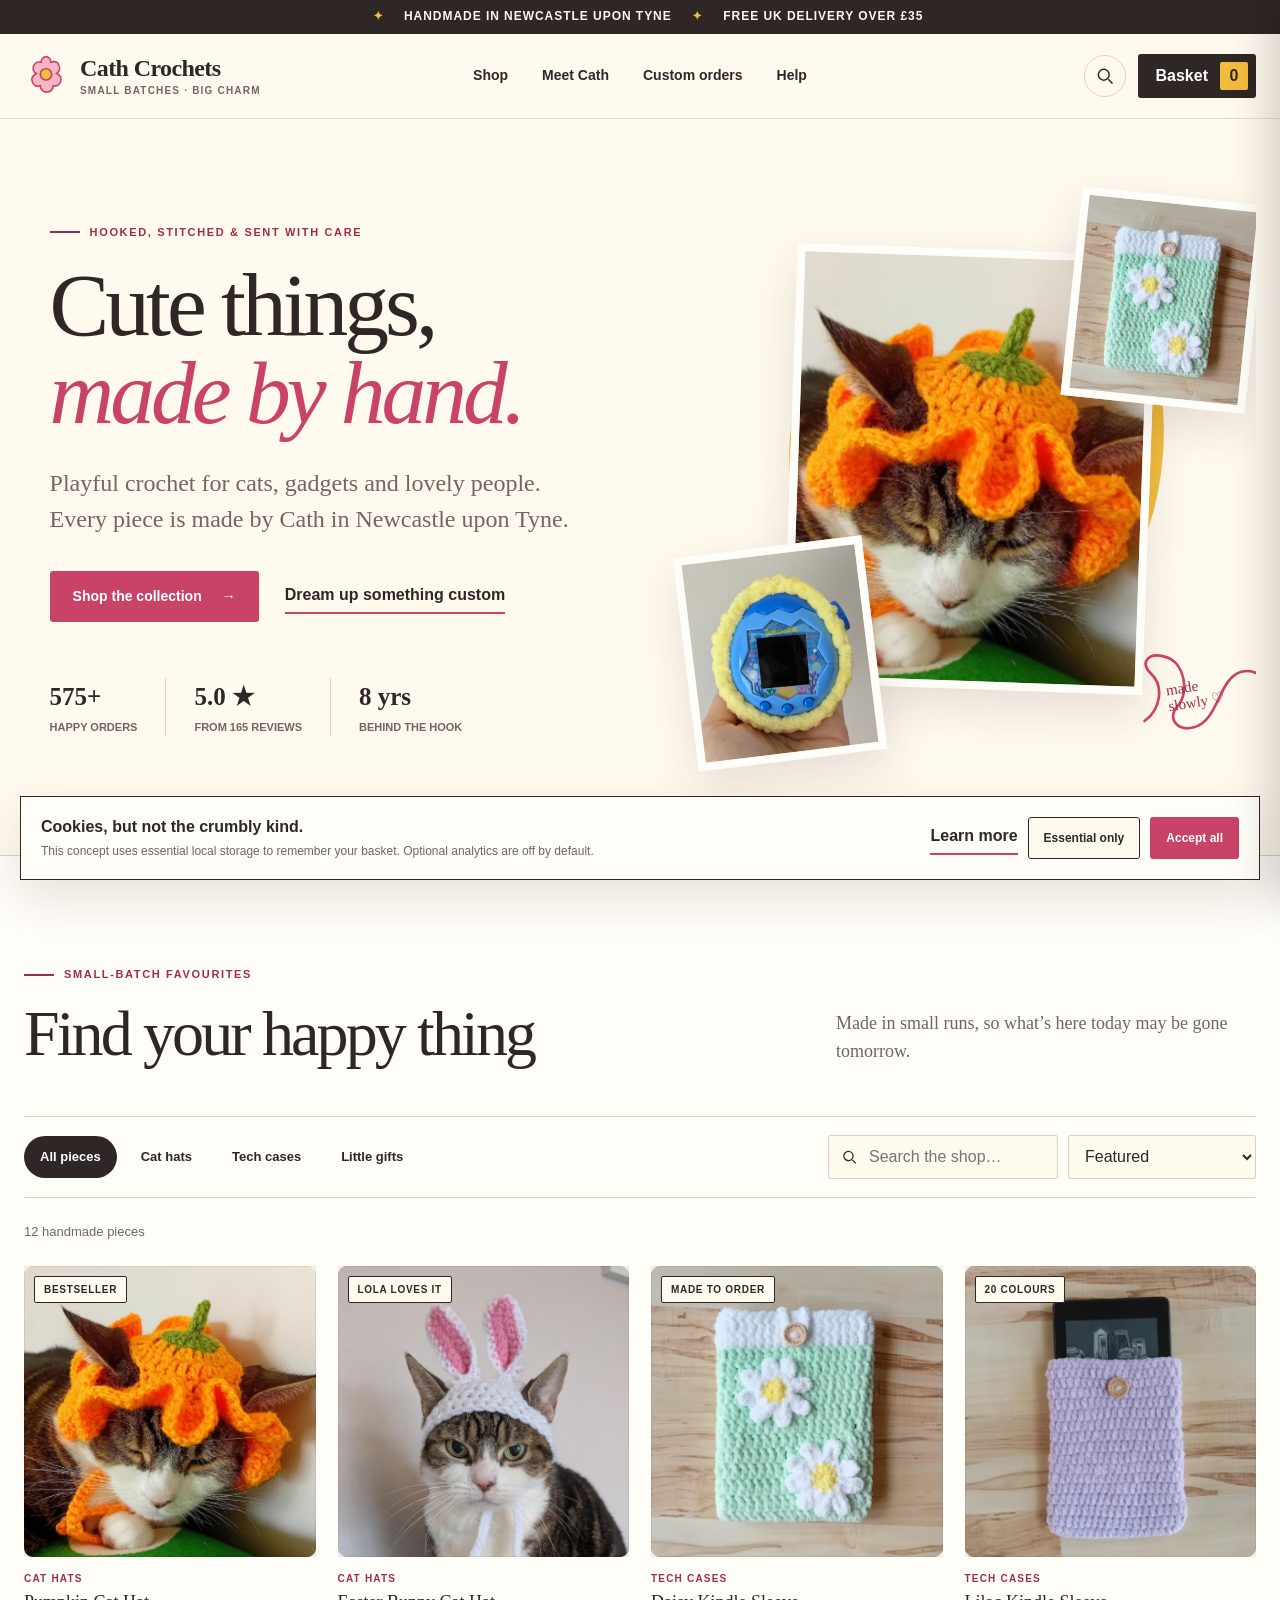
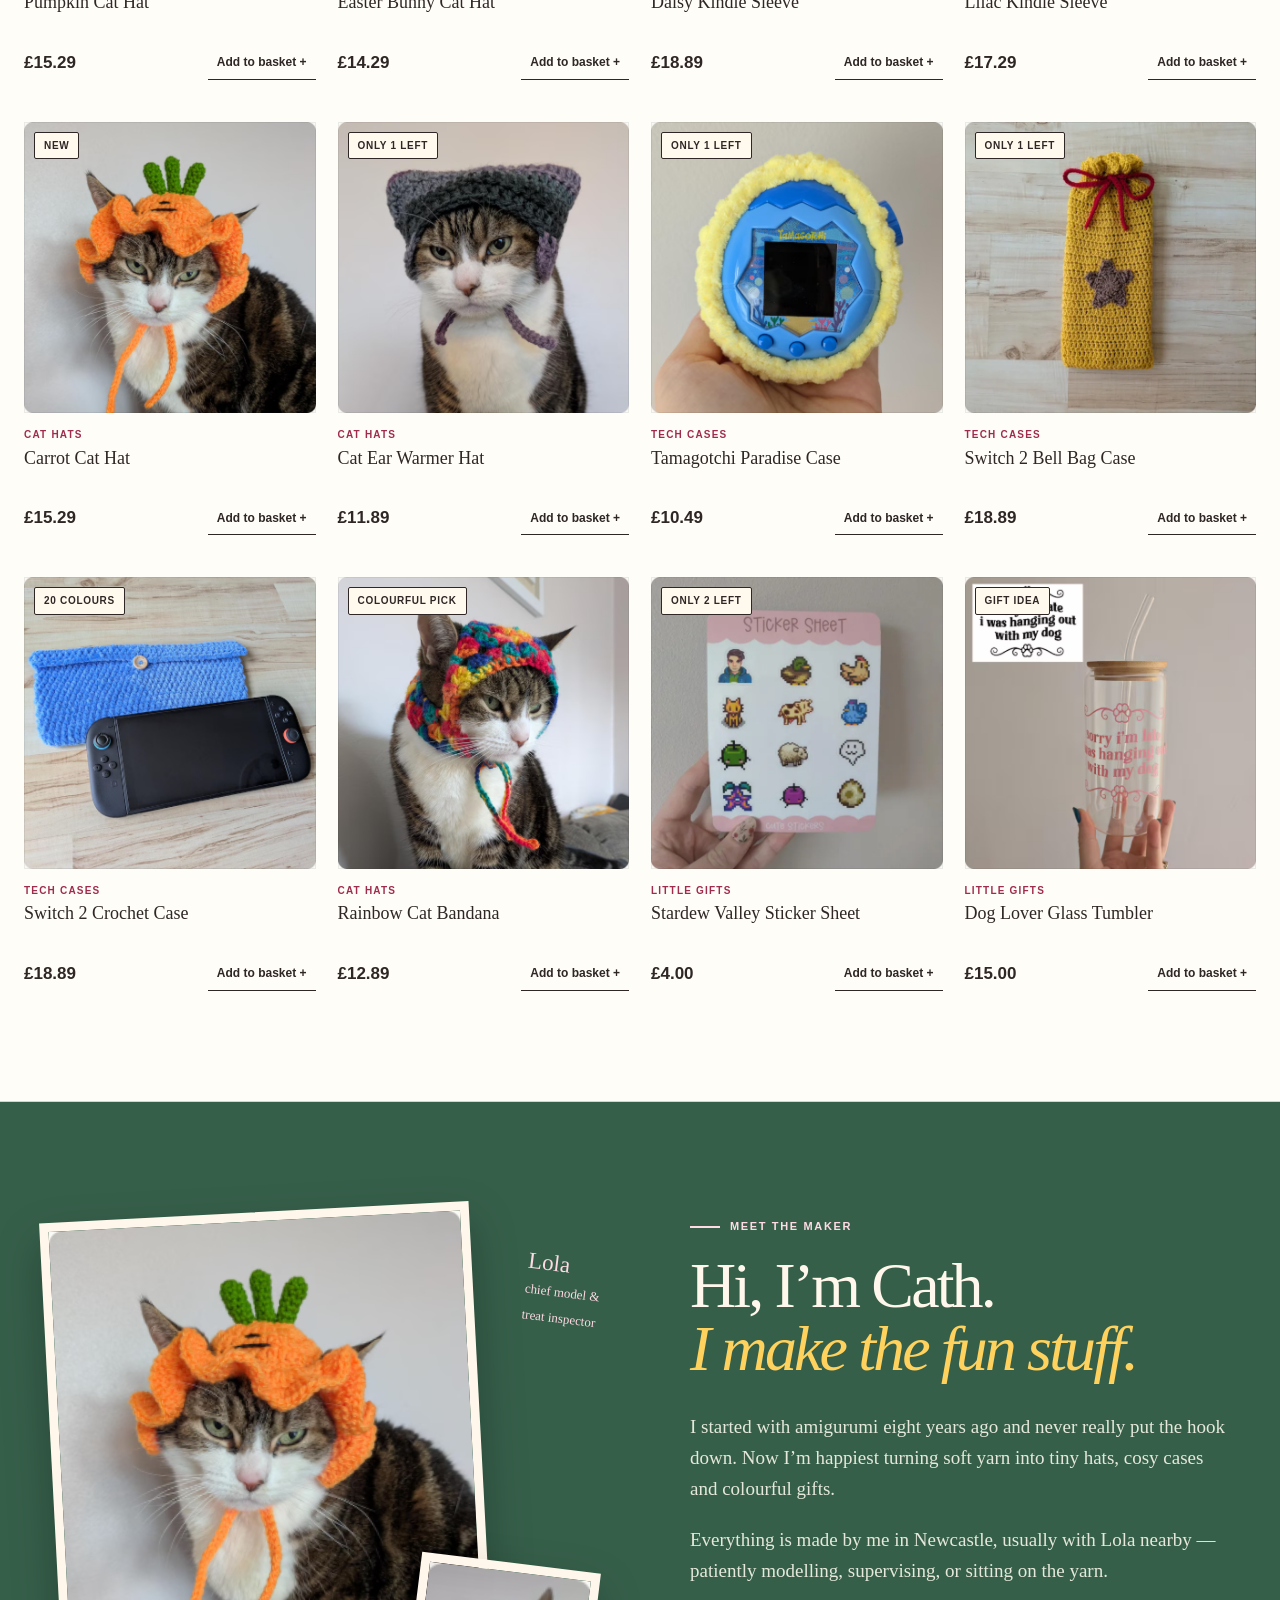
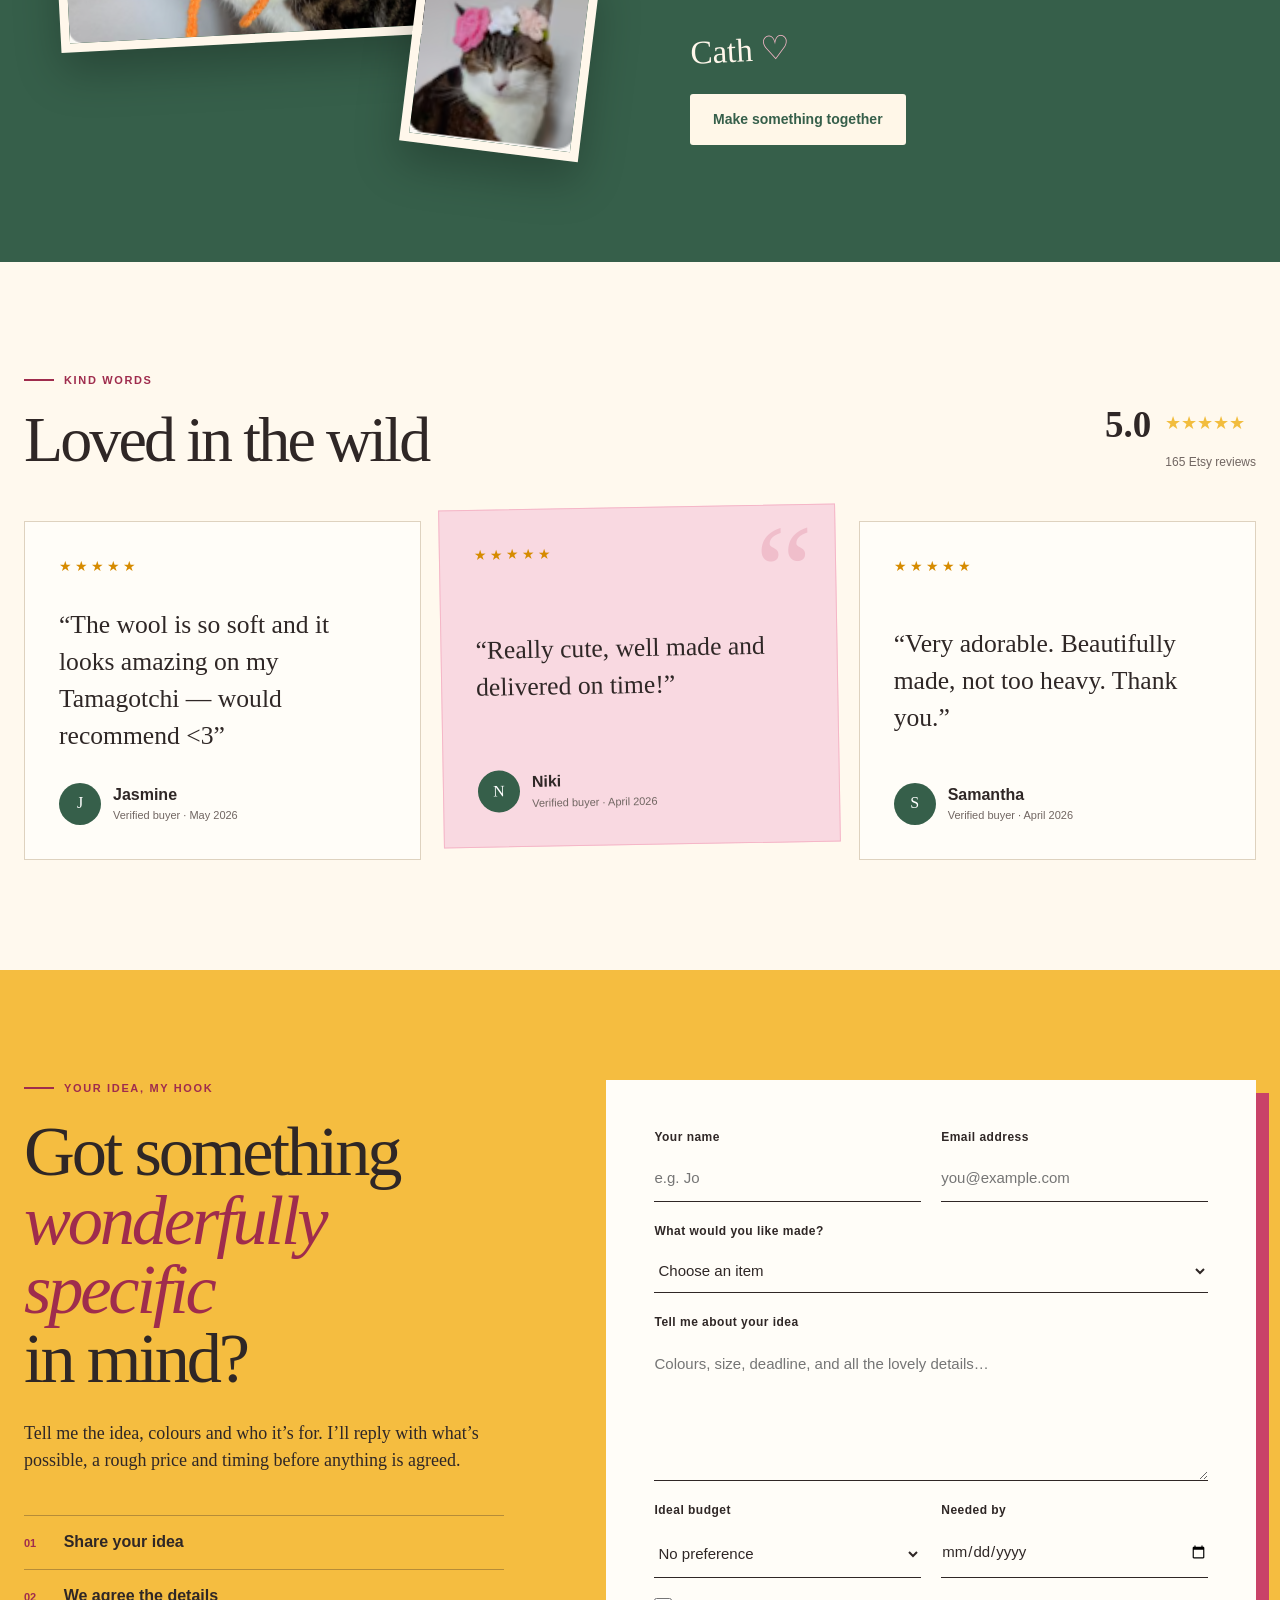
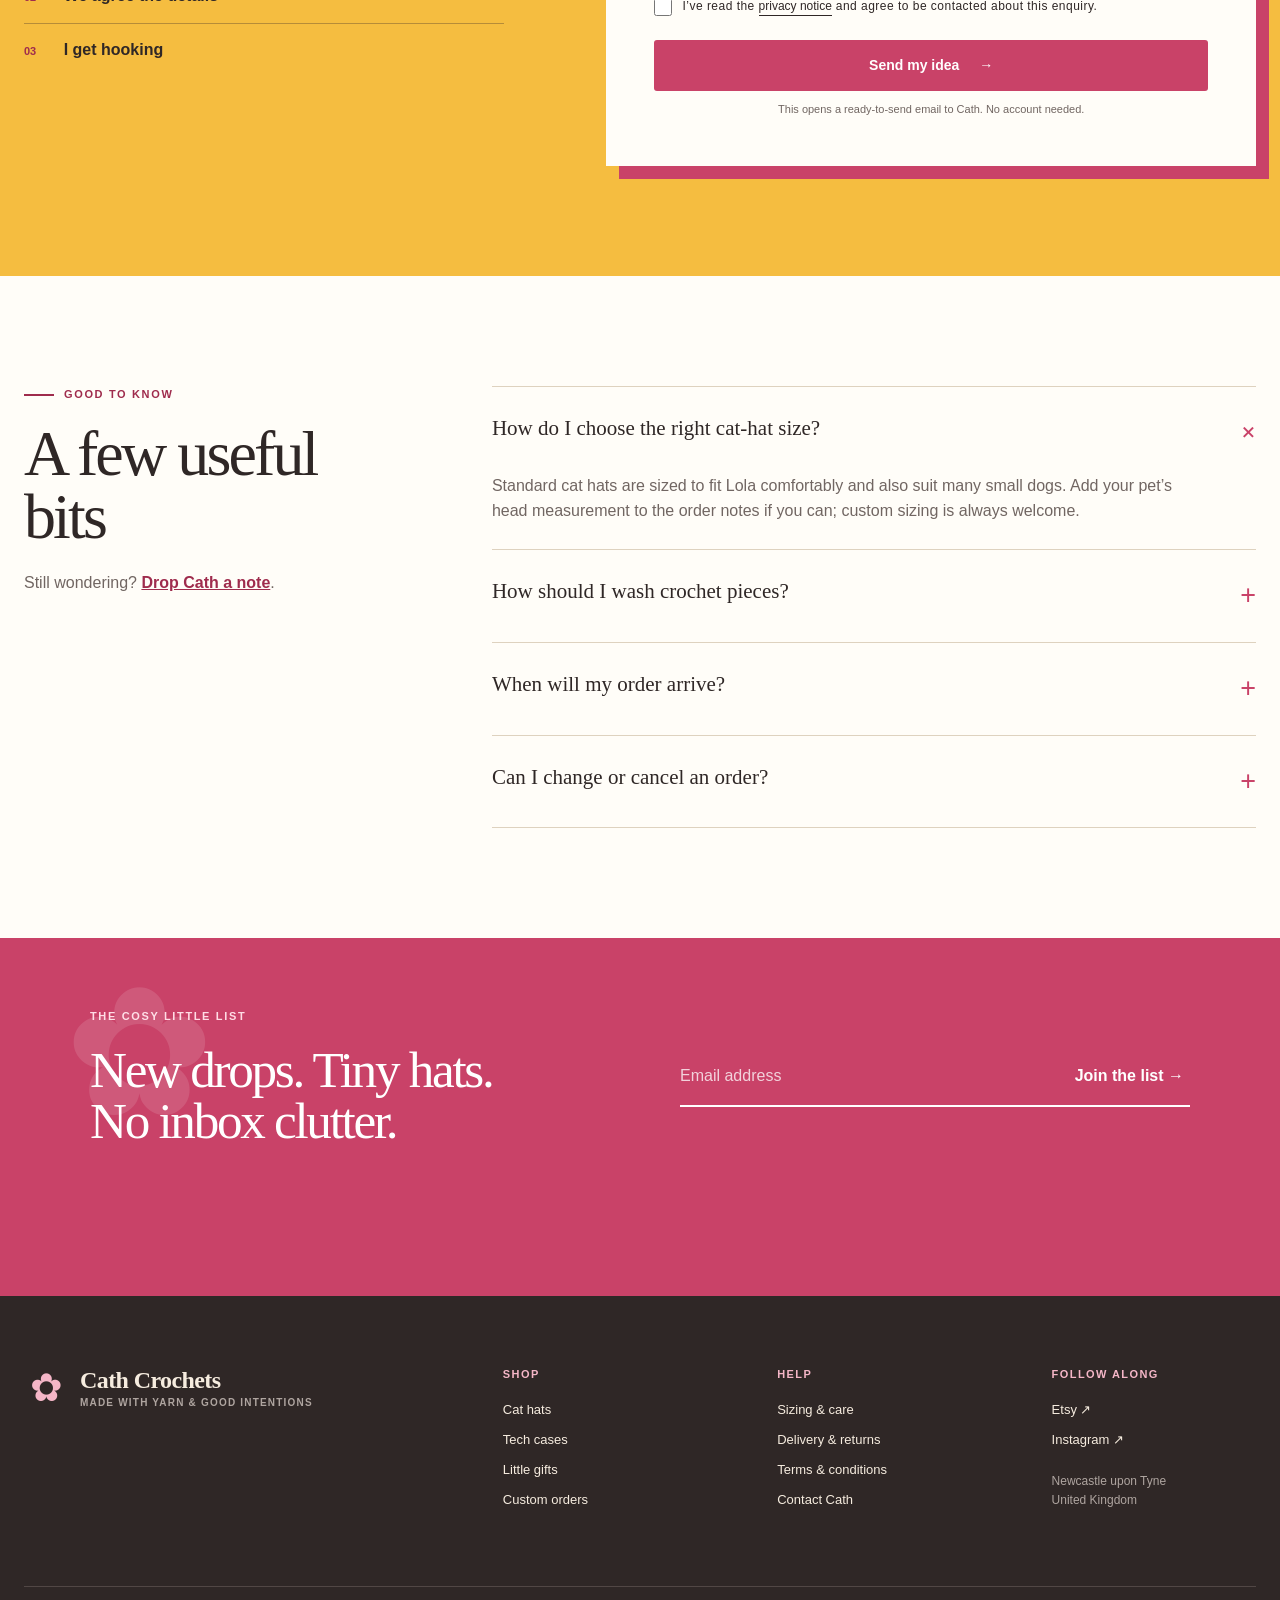
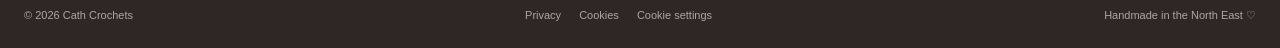
==== index.html @ 0e8a1d6f "commit" ====
<!doctype html>
<html lang="en-GB">
<head>
  <meta charset="utf-8">
  <meta name="viewport" content="width=device-width, initial-scale=1">
  <meta name="theme-color" content="#fff9ee">
  <meta name="description" content="Playful, handmade crochet gifts by Cath in Newcastle upon Tyne — cat hats, cosy tech cases and custom creations.">
  <meta property="og:title" content="Cath Crochets — Cute things, made by hand">
  <meta property="og:description" content="Small-batch crochet for cats, gadgets and lovely people, handmade in Newcastle upon Tyne.">
  <meta property="og:type" content="website">
  <meta property="og:url" content="https://cathcrochets.co.uk/">
  <meta property="og:image" content="https://cathcrochets.co.uk/assets/pumpkin-cat-hat.png">
  <link rel="canonical" href="https://cathcrochets.co.uk/">
  <link rel="icon" href="assets/favicon.svg" type="image/svg+xml">
  <link rel="stylesheet" href="styles.css">
  <title>Cath Crochets | Handmade in Newcastle</title>
  <script type="application/ld+json">
  {
    "@context": "https://schema.org",
    "@type": "Store",
    "name": "Cath Crochets",
    "url": "https://cathcrochets.co.uk/",
    "description": "Handmade crochet cat hats, tech cases and gifts.",
    "address": {"@type": "PostalAddress", "addressLocality": "Newcastle upon Tyne", "addressCountry": "GB"},
    "founder": {"@type": "Person", "name": "Cath"},
    "currenciesAccepted": "GBP"
  }
  </script>
</head>
<body>
  <a class="skip-link" href="#main">Skip to content</a>

  <div class="announcement" role="status">
    <span aria-hidden="true">✦</span> Handmade in Newcastle upon Tyne <span aria-hidden="true">✦</span> Free UK delivery over £35
  </div>

  <header class="site-header" id="top">
    <div class="header-inner">
      <a class="brand" href="#top" aria-label="Cath Crochets home">
        <span class="brand-mark" aria-hidden="true"><svg viewBox="0 0 52 52"><path d="M20 9c0-4 3-7 6-7s6 3 6 7c5-2 9 0 10 4 2 4 0 8-3 10 5 2 7 6 5 10-1 4-5 6-9 5 0 5-4 8-8 8s-8-3-8-8c-5 2-9-1-10-5-2-4 1-8 5-10-4-2-5-7-3-10 2-4 5-5 9-4Z"/><circle cx="26" cy="24" r="7"/></svg></span>
        <span><strong>Cath Crochets</strong><small>small batches · big charm</small></span>
      </a>

      <button class="menu-toggle" type="button" aria-expanded="false" aria-controls="site-nav"><span></span><span></span><span></span><span class="sr-only">Open menu</span></button>
      <nav class="site-nav" id="site-nav" aria-label="Main navigation">
        <a href="#shop">Shop</a><a href="#about">Meet Cath</a><a href="#custom">Custom orders</a><a href="#faq">Help</a>
      </nav>
      <div class="header-actions">
        <button class="icon-button search-jump" type="button" aria-label="Search products"><svg viewBox="0 0 24 24" aria-hidden="true"><circle cx="10.5" cy="10.5" r="6.5"></circle><path d="m16 16 5 5"></path></svg></button>
        <button class="cart-button" type="button" aria-label="Open basket"><span>Basket</span><span class="cart-count" aria-live="polite">0</span></button>
      </div>
    </div>
  </header>

  <main id="main">
    <section class="hero" aria-labelledby="hero-title">
      <div class="hero-copy">
        <p class="eyebrow"><span></span> Hooked, stitched &amp; sent with care</p>
        <h1 id="hero-title">Cute things,<br><em>made by hand.</em></h1>
        <p class="hero-lede">Playful crochet for cats, gadgets and lovely people. Every piece is made by Cath in Newcastle upon Tyne.</p>
        <div class="hero-actions"><a class="button button-primary" href="#shop">Shop the collection <span aria-hidden="true">→</span></a><a class="text-link" href="#custom">Dream up something custom</a></div>
        <div class="hero-proof" aria-label="Shop highlights"><div><strong>575+</strong><span>happy orders</span></div><div><strong>5.0 ★</strong><span>from 165 reviews</span></div><div><strong>8 yrs</strong><span>behind the hook</span></div></div>
      </div>
      <div class="hero-visual" aria-label="A selection of Cath's crochet creations">
        <span class="doodle doodle-one" aria-hidden="true">made<br>slowly ♡</span>
        <div class="hero-photo hero-photo-main"><img src="assets/pumpkin-cat-hat.png" alt="Lola the cat wearing a bright pumpkin crochet hat"></div>
        <div class="hero-photo hero-photo-top"><img src="assets/daisy-kindle-sleeve.png" alt="Mint crochet Kindle sleeve with daisies"></div>
        <div class="hero-photo hero-photo-bottom"><img src="assets/tamagotchi-case.png" alt="Yellow fluffy crochet Tamagotchi case"></div>
        <svg class="hero-squiggle" viewBox="0 0 145 90" aria-hidden="true"><path d="M4 77c18-13 22-39 7-53C-2 12 8-1 29 6c20 7 25 40 12 54-12 13-2 29 18 24 28-7 27-55 53-62 17-4 28 8 29 20"/></svg>
      </div>
    </section>

    <section class="shop-section" id="shop" aria-labelledby="shop-title">
      <div class="section-heading"><div><p class="eyebrow"><span></span> Small-batch favourites</p><h2 id="shop-title">Find your happy thing</h2></div><p>Made in small runs, so what’s here today may be gone tomorrow.</p></div>
      <div class="shop-toolbar">
        <div class="category-tabs" role="group" aria-label="Product categories">
          <button class="category-chip active" type="button" data-category="all" aria-pressed="true">All pieces</button>
          <button class="category-chip" type="button" data-category="cat-hats" aria-pressed="false">Cat hats</button>
          <button class="category-chip" type="button" data-category="tech-cases" aria-pressed="false">Tech cases</button>
          <button class="category-chip" type="button" data-category="gifts" aria-pressed="false">Little gifts</button>
        </div>
        <div class="shop-controls">
          <label class="search-field"><span class="sr-only">Search products</span><svg viewBox="0 0 24 24" aria-hidden="true"><circle cx="10.5" cy="10.5" r="6.5"></circle><path d="m16 16 5 5"></path></svg><input id="product-search" type="search" placeholder="Search the shop…" autocomplete="off"></label>
          <label class="sort-field"><span class="sr-only">Sort products</span><select id="product-sort"><option value="featured">Featured</option><option value="price-asc">Price: low to high</option><option value="price-desc">Price: high to low</option><option value="name">Name: A–Z</option></select></label>
        </div>
      </div>
      <p class="result-count" aria-live="polite"><span id="result-count">12</span> handmade pieces</p>
      <div class="product-grid" id="product-grid" aria-live="polite"></div>
      <div class="empty-state" id="empty-state" hidden><span aria-hidden="true">🧶</span><h3>No stitches found</h3><p>Try another search, or ask Cath about a custom piece.</p><button class="text-link clear-filters" type="button">Clear filters</button></div>
    </section>

    <section class="maker-section" id="about" aria-labelledby="about-title">
      <div class="maker-collage"><div class="maker-image maker-image-large"><img src="assets/carrot-cat-hat.png" alt="Lola modelling an orange carrot crochet hat" loading="lazy"></div><div class="maker-image maker-image-small"><img src="assets/lola-avatar.png" alt="Lola wearing a flower crown" loading="lazy"></div><span class="maker-note">Lola<br><small>chief model &amp;<br>treat inspector</small></span></div>
      <div class="maker-copy"><p class="eyebrow light"><span></span> Meet the maker</p><h2 id="about-title">Hi, I’m Cath.<br><em>I make the fun stuff.</em></h2><p>I started with amigurumi eight years ago and never really put the hook down. Now I’m happiest turning soft yarn into tiny hats, cosy cases and colourful gifts.</p><p>Everything is made by me in Newcastle, usually with Lola nearby — patiently modelling, supervising, or sitting on the yarn.</p><div class="maker-signoff">Cath <span>♡</span></div><a class="button button-light" href="#custom">Make something together</a></div>
    </section>

    <section class="reviews-section" aria-labelledby="reviews-title">
      <div class="section-heading review-heading"><div><p class="eyebrow"><span></span> Kind words</p><h2 id="reviews-title">Loved in the wild</h2></div><p class="rating-summary"><strong>5.0</strong> <span aria-label="5 out of 5 stars">★★★★★</span><small>165 Etsy reviews</small></p></div>
      <div class="review-grid">
        <article class="review-card"><div class="review-stars" aria-label="5 out of 5 stars">★★★★★</div><blockquote>“The wool is so soft and it looks amazing on my Tamagotchi — would recommend &lt;3”</blockquote><footer><span class="review-avatar">J</span><p><strong>Jasmine</strong><small>Verified buyer · May 2026</small></p></footer></article>
        <article class="review-card featured-review"><span class="review-quote" aria-hidden="true">“</span><div class="review-stars" aria-label="5 out of 5 stars">★★★★★</div><blockquote>“Really cute, well made and delivered on time!”</blockquote><footer><span class="review-avatar">N</span><p><strong>Niki</strong><small>Verified buyer · April 2026</small></p></footer></article>
        <article class="review-card"><div class="review-stars" aria-label="5 out of 5 stars">★★★★★</div><blockquote>“Very adorable. Beautifully made, not too heavy. Thank you.”</blockquote><footer><span class="review-avatar">S</span><p><strong>Samantha</strong><small>Verified buyer · April 2026</small></p></footer></article>
      </div>
    </section>

    <section class="custom-section" id="custom" aria-labelledby="custom-title">
      <div class="custom-intro"><p class="eyebrow"><span></span> Your idea, my hook</p><h2 id="custom-title">Got something<br><em>wonderfully specific</em><br>in mind?</h2><p>Tell me the idea, colours and who it’s for. I’ll reply with what’s possible, a rough price and timing before anything is agreed.</p><ul><li><span>01</span> Share your idea</li><li><span>02</span> We agree the details</li><li><span>03</span> I get hooking</li></ul></div>
      <form class="enquiry-form" id="enquiry-form">
        <div class="form-row"><label>Your name <input name="name" type="text" autocomplete="name" required placeholder="e.g. Jo"></label><label>Email address <input name="email" type="email" autocomplete="email" required placeholder="you@example.com"></label></div>
        <label>What would you like made?<select name="type" required><option value="">Choose an item</option><option>Cat or small-dog hat</option><option>Tech or e-reader case</option><option>Wearable piece</option><option>Gift or home accessory</option><option>Something else</option></select></label>
        <label>Tell me about your idea<textarea name="details" rows="5" required placeholder="Colours, size, deadline, and all the lovely details…"></textarea></label>
        <div class="form-row"><label>Ideal budget <select name="budget"><option>No preference</option><option>Under £20</option><option>£20–£40</option><option>£40–£75</option><option>£75+</option></select></label><label>Needed by <input name="date" type="date"></label></div>
        <label class="checkbox-label"><input type="checkbox" required><span>I’ve read the <button type="button" class="inline-legal" data-legal="privacy">privacy notice</button> and agree to be contacted about this enquiry.</span></label>
        <button class="button button-primary form-submit" type="submit">Send my idea <span aria-hidden="true">→</span></button><p class="form-note">This opens a ready-to-send email to Cath. No account needed.</p>
      </form>
    </section>

    <section class="faq-section" id="faq" aria-labelledby="faq-title">
      <div class="faq-intro"><p class="eyebrow"><span></span> Good to know</p><h2 id="faq-title">A few useful bits</h2><p>Still wondering? <a href="mailto:hello@cathcrochets.co.uk">Drop Cath a note</a>.</p></div>
      <div class="accordion">
        <details open><summary>How do I choose the right cat-hat size?<span aria-hidden="true">+</span></summary><p>Standard cat hats are sized to fit Lola comfortably and also suit many small dogs. Add your pet’s head measurement to the order notes if you can; custom sizing is always welcome.</p></details>
        <details><summary>How should I wash crochet pieces?<span aria-hidden="true">+</span></summary><p>Hand washing in cool water is the gentlest option. Reshape while damp and dry flat. Some items can be machine washed, but handmade pieces stay lovelier for longer with a little extra care.</p></details>
        <details><summary>When will my order arrive?<span aria-hidden="true">+</span></summary><p>Ready-made items usually dispatch in 2–4 working days. Made-to-order and custom pieces take a little longer; the estimate is shown before purchase. Delivery times begin after dispatch.</p></details>
        <details><summary>Can I change or cancel an order?<span aria-hidden="true">+</span></summary><p>Contact Cath within 24 hours and she’ll help where possible. Custom work cannot usually be cancelled once making has begun. See the full returns policy for details.</p></details>
      </div>
    </section>

    <section class="newsletter-section" aria-labelledby="newsletter-title"><div><span aria-hidden="true">✿</span><p class="eyebrow light">The cosy little list</p><h2 id="newsletter-title">New drops. Tiny hats.<br>No inbox clutter.</h2></div><form id="newsletter-form"><label class="sr-only" for="newsletter-email">Email address</label><input id="newsletter-email" type="email" required placeholder="Email address"><button type="submit">Join the list <span aria-hidden="true">→</span></button></form><p id="newsletter-status" class="newsletter-status" aria-live="polite"></p></section>
  </main>

  <footer class="site-footer">
    <div class="footer-main">
      <a class="brand footer-brand" href="#top"><span class="brand-mark" aria-hidden="true">✿</span><span><strong>Cath Crochets</strong><small>Made with yarn &amp; good intentions</small></span></a>
      <div class="footer-links"><h3>Shop</h3><a href="#shop" data-footer-category="cat-hats">Cat hats</a><a href="#shop" data-footer-category="tech-cases">Tech cases</a><a href="#shop" data-footer-category="gifts">Little gifts</a><a href="#custom">Custom orders</a></div>
      <div class="footer-links"><h3>Help</h3><a href="#faq">Sizing &amp; care</a><button type="button" data-legal="delivery">Delivery &amp; returns</button><button type="button" data-legal="terms">Terms &amp; conditions</button><a href="mailto:hello@cathcrochets.co.uk">Contact Cath</a></div>
      <div class="footer-links"><h3>Follow along</h3><a href="https://www.etsy.com/uk/shop/CathCrochetsUK" target="_blank" rel="noopener">Etsy ↗</a><a href="#" aria-label="Instagram link placeholder">Instagram ↗</a><p>Newcastle upon Tyne<br>United Kingdom</p></div>
    </div>
    <div class="footer-bottom"><p>© <span id="year"></span> Cath Crochets</p><div><button type="button" data-legal="privacy">Privacy</button><button type="button" data-legal="cookies">Cookies</button><button type="button" id="cookie-settings">Cookie settings</button></div><p>Handmade in the North East ♡</p></div>
  </footer>

  <div class="drawer-backdrop" data-close-cart></div>
  <aside class="cart-drawer" id="cart-drawer" aria-labelledby="cart-title" aria-hidden="true">
    <div class="drawer-header"><div><p class="eyebrow"><span></span> Your picks</p><h2 id="cart-title">Basket <small>(<span class="cart-count-inline">0</span>)</small></h2></div><button class="close-button" type="button" data-close-cart aria-label="Close basket">×</button></div>
    <div class="cart-items" id="cart-items"></div>
    <div class="cart-empty" id="cart-empty"><span aria-hidden="true">🧺</span><h3>Your basket’s feeling light</h3><p>Let’s find something lovely for it.</p><button class="button button-secondary" type="button" data-close-cart>Keep browsing</button></div>
    <div class="cart-summary" id="cart-summary" hidden><div><span>Subtotal</span><strong id="cart-subtotal">£0.00</strong></div><div><span>UK delivery</span><strong id="cart-shipping">£3.50</strong></div><p id="shipping-message">Spend £35 for free UK delivery.</p><div class="cart-total"><span>Total</span><strong id="cart-total">£0.00</strong></div><button class="button button-primary checkout-button" type="button">Continue to checkout <span aria-hidden="true">→</span></button><p class="secure-note">🔒 Secure checkout concept — no payment will be taken</p></div>
  </aside>

  <dialog class="product-dialog" id="product-dialog"><button class="close-button dialog-close" type="button" aria-label="Close product details">×</button><div id="product-dialog-content"></div></dialog>
  <dialog class="checkout-dialog" id="checkout-dialog"><button class="close-button dialog-close" type="button" aria-label="Close checkout">×</button><div class="checkout-progress"><span class="active">1 Basket</span><span>2 Details</span><span>3 Payment</span></div><p class="eyebrow"><span></span> Checkout preview</p><h2>Ready when you are</h2><p>This storefront is a complete front-end concept. Connect Stripe, Shopify or another payment provider to take live orders.</p><div class="checkout-recap" id="checkout-recap"></div><button class="button button-primary" type="button" id="demo-payment">Preview successful order</button><button class="text-link dialog-close" type="button">Back to shopping</button></dialog>
  <dialog class="legal-dialog" id="legal-dialog"><button class="close-button dialog-close" type="button" aria-label="Close policy">×</button><article id="legal-content"></article></dialog>

  <div class="cookie-banner" id="cookie-banner" role="dialog" aria-label="Cookie preferences" aria-live="polite"><div><strong>Cookies, but not the crumbly kind.</strong><p>This concept uses essential local storage to remember your basket. Optional analytics are off by default.</p></div><div><button class="text-link" type="button" data-legal="cookies">Learn more</button><button class="button button-secondary" type="button" id="essential-cookies">Essential only</button><button class="button button-primary" type="button" id="accept-cookies">Accept all</button></div></div>
  <div class="toast" id="toast" role="status" aria-live="polite"></div>
  <script src="app.js" defer></script>
</body>
</html>
---- styles.css ----
:root {
  --cream: #fff9ee;
  --cream-deep: #f7edd9;
  --ink: #2f2726;
  --muted: #716662;
  --berry: #c94268;
  --berry-dark: #9f2c4d;
  --pink: #f5b6c7;
  --yellow: #f2bd3e;
  --sage: #a8bd82;
  --green: #365f4a;
  --white: #fffdf8;
  --line: #ded2bf;
  --shadow: 0 18px 45px rgba(69, 48, 38, .13);
  --serif: Georgia, 'Times New Roman', serif;
  --sans: 'Trebuchet MS', 'Segoe UI', Arial, sans-serif;
}

* { box-sizing: border-box; }
html { scroll-behavior: smooth; scroll-padding-top: 110px; }
body { margin: 0; background: var(--cream); color: var(--ink); font-family: var(--sans); font-size: 16px; line-height: 1.55; }
body.no-scroll { overflow: hidden; }
img { display: block; max-width: 100%; }
button, input, select, textarea { font: inherit; }
button, a { -webkit-tap-highlight-color: transparent; }
button { color: inherit; }
a { color: inherit; }
:focus-visible { outline: 3px solid var(--yellow); outline-offset: 4px; }
[hidden] { display: none !important; }

.sr-only { position: absolute; width: 1px; height: 1px; padding: 0; margin: -1px; overflow: hidden; clip: rect(0,0,0,0); white-space: nowrap; border: 0; }
.skip-link { position: fixed; left: 16px; top: -100px; z-index: 1000; padding: 10px 16px; background: var(--ink); color: white; border-radius: 0 0 8px 8px; text-decoration: none; }
.skip-link:focus { top: 0; }

.announcement { min-height: 34px; padding: 7px 20px; background: var(--ink); color: #fff7e9; text-align: center; font-size: 12px; font-weight: 700; letter-spacing: .08em; text-transform: uppercase; }
.announcement span { color: var(--yellow); margin: 0 16px; }

.site-header { position: sticky; top: 0; z-index: 50; border-bottom: 1px solid rgba(47,39,38,.14); background: rgba(255,249,238,.94); backdrop-filter: blur(12px); }
.header-inner { width: min(1320px, calc(100% - 48px)); height: 84px; margin: 0 auto; display: grid; grid-template-columns: 1fr auto 1fr; align-items: center; gap: 32px; }
.brand { display: inline-flex; align-items: center; gap: 12px; width: fit-content; text-decoration: none; line-height: 1; }
.brand-mark { display: grid; width: 44px; height: 44px; place-items: center; color: var(--berry); }
.brand-mark svg { width: 42px; height: 42px; fill: var(--pink); stroke: var(--berry); stroke-width: 2; }
.brand-mark svg circle { fill: var(--yellow); }
.brand strong { display: block; font-family: var(--serif); font-size: 24px; letter-spacing: -.025em; }
.brand small { display: block; margin-top: 6px; color: var(--muted); font-size: 10px; font-weight: 700; letter-spacing: .12em; text-transform: uppercase; }
.site-nav { display: flex; align-items: center; gap: 34px; }
.site-nav a { position: relative; text-decoration: none; font-size: 14px; font-weight: 700; }
.site-nav a::after { content: ''; position: absolute; left: 0; right: 100%; bottom: -7px; height: 2px; background: var(--berry); transition: right .2s ease; }
.site-nav a:hover::after { right: 0; }
.header-actions { display: flex; justify-content: flex-end; align-items: center; gap: 12px; }
.icon-button, .cart-button, .menu-toggle, .close-button { border: 0; background: transparent; cursor: pointer; }
.icon-button { width: 42px; height: 42px; border: 1px solid var(--line); border-radius: 50%; display: grid; place-items: center; }
.icon-button svg, .search-field svg { width: 20px; height: 20px; fill: none; stroke: currentColor; stroke-width: 1.8; }
.cart-button { height: 44px; padding: 0 8px 0 18px; display: flex; align-items: center; gap: 12px; background: var(--ink); color: white; border-radius: 3px; font-weight: 700; }
.cart-count { display: grid; min-width: 28px; height: 28px; padding: 0 6px; place-items: center; background: var(--yellow); color: var(--ink); border-radius: 2px; }
.menu-toggle { display: none; width: 44px; height: 44px; padding: 10px; }
.menu-toggle > span:not(.sr-only) { display: block; width: 24px; height: 2px; margin: 5px 0; background: var(--ink); }

.hero { min-height: 720px; display: grid; grid-template-columns: minmax(0, 1fr) minmax(470px, 1fr); align-items: center; gap: clamp(36px, 7vw, 110px); width: min(1320px, calc(100% - 48px)); margin: 0 auto; padding: 76px 0 90px; overflow: hidden; }
.hero-copy { padding-left: clamp(0px, 2vw, 30px); }
.eyebrow { display: flex; align-items: center; gap: 10px; margin: 0 0 20px; color: var(--berry-dark); font-size: 11px; font-weight: 800; letter-spacing: .15em; text-transform: uppercase; }
.eyebrow > span { width: 30px; height: 2px; background: currentColor; }
.eyebrow.light { color: #ffdce5; }
h1, h2, h3 { margin-top: 0; }
h1, h2 { font-family: var(--serif); font-weight: 400; letter-spacing: -.045em; line-height: .98; }
h1 { max-width: 670px; margin-bottom: 28px; font-size: clamp(63px, 7vw, 110px); }
h1 em, h2 em { color: var(--berry); font-weight: 400; }
.hero-lede { max-width: 580px; margin: 0 0 34px; color: var(--muted); font-family: var(--serif); font-size: clamp(19px, 2vw, 24px); line-height: 1.5; }
.hero-actions { display: flex; align-items: center; flex-wrap: wrap; gap: 26px; }
.button { min-height: 50px; padding: 14px 22px; display: inline-flex; align-items: center; justify-content: center; gap: 20px; border: 1px solid transparent; border-radius: 3px; text-decoration: none; font-size: 14px; font-weight: 800; cursor: pointer; transition: transform .18s ease, box-shadow .18s ease, background .18s ease; }
.button:hover { transform: translateY(-2px); box-shadow: 0 8px 20px rgba(47,39,38,.16); }
.button-primary { background: var(--berry); color: white; }
.button-primary:hover { background: var(--berry-dark); }
.button-secondary { background: var(--cream); border-color: var(--ink); color: var(--ink); }
.button-light { background: #fff7e8; color: var(--green); }
.text-link { padding: 4px 0; border: 0; border-bottom: 2px solid var(--berry); background: none; font-weight: 800; text-decoration: none; cursor: pointer; }
.hero-proof { display: flex; gap: 0; margin-top: 56px; }
.hero-proof div { padding: 0 28px; border-left: 1px solid var(--line); }
.hero-proof div:first-child { padding-left: 0; border-left: 0; }
.hero-proof strong, .hero-proof span { display: block; }
.hero-proof strong { font-family: var(--serif); font-size: 25px; }
.hero-proof span { margin-top: 2px; color: var(--muted); font-size: 11px; font-weight: 700; text-transform: uppercase; }

.hero-visual { position: relative; height: 570px; }
.hero-visual::before { content: ''; position: absolute; width: 380px; height: 380px; left: 18%; top: 11%; background: var(--yellow); border-radius: 48% 52% 39% 61% / 53% 39% 61% 47%; transform: rotate(-8deg); }
.hero-photo { position: absolute; overflow: hidden; background: #eee4d8; border: 8px solid var(--white); box-shadow: var(--shadow); }
.hero-photo img { width: 100%; height: 100%; object-fit: cover; }
.hero-photo-main { width: 360px; height: 440px; left: 50%; top: 48%; transform: translate(-50%, -50%) rotate(2deg); }
.hero-photo-top { width: 185px; height: 210px; right: 0; top: 0; transform: rotate(6deg); }
.hero-photo-bottom { width: 190px; height: 215px; left: 0; bottom: 4px; transform: rotate(-7deg); }
.doodle { position: absolute; z-index: 3; color: var(--berry-dark); font-family: 'Comic Sans MS', cursive; font-size: 15px; line-height: 1.05; transform: rotate(-9deg); }
.doodle-one { right: 32px; bottom: 55px; }
.hero-squiggle { position: absolute; right: -15px; bottom: 32px; width: 130px; fill: none; stroke: var(--berry); stroke-width: 3; stroke-linecap: round; }

.shop-section, .reviews-section, .custom-section, .faq-section { padding: 110px max(24px, calc((100vw - 1320px) / 2)); }
.shop-section { background: var(--white); border-top: 1px solid var(--line); border-bottom: 1px solid var(--line); }
.section-heading { display: flex; justify-content: space-between; align-items: end; gap: 40px; margin-bottom: 50px; }
.section-heading h2, .custom-intro h2, .faq-intro h2, .newsletter-section h2 { margin-bottom: 0; font-size: clamp(45px, 5vw, 72px); }
.section-heading > p { max-width: 420px; margin: 0; color: var(--muted); font-family: var(--serif); font-size: 18px; }
.shop-toolbar { display: flex; justify-content: space-between; align-items: center; gap: 25px; padding: 18px 0; border-top: 1px solid var(--line); border-bottom: 1px solid var(--line); }
.category-tabs { display: flex; flex-wrap: wrap; gap: 8px; }
.category-chip { padding: 10px 15px; border: 1px solid transparent; background: transparent; border-radius: 50px; font-size: 13px; font-weight: 800; cursor: pointer; }
.category-chip:hover { border-color: var(--pink); }
.category-chip.active { background: var(--ink); color: white; }
.shop-controls { display: flex; gap: 10px; }
.search-field { position: relative; width: 230px; }
.search-field svg { position: absolute; left: 13px; top: 50%; width: 17px; transform: translateY(-50%); }
.search-field input, .sort-field select { width: 100%; height: 44px; border: 1px solid var(--line); background: var(--cream); color: var(--ink); border-radius: 2px; }
.search-field input { padding: 0 12px 0 40px; }
.sort-field select { padding: 0 32px 0 12px; }
.result-count { margin: 24px 0; color: var(--muted); font-size: 13px; }
.product-grid { display: grid; grid-template-columns: repeat(4, minmax(0, 1fr)); gap: 42px 22px; }
.product-card { min-width: 0; }
.product-image-wrap { position: relative; aspect-ratio: 1; overflow: hidden; background: var(--cream-deep); cursor: pointer; }
.product-image-wrap::after { content: ''; position: absolute; inset: 0; border: 1px solid rgba(47,39,38,.08); pointer-events: none; }
.product-image-wrap img { width: 100%; height: 100%; object-fit: cover; transition: transform .45s cubic-bezier(.2,.7,.3,1); }
.product-card:hover .product-image-wrap img { transform: scale(1.04); }
.product-badge { position: absolute; left: 10px; top: 10px; z-index: 1; padding: 5px 9px; background: var(--cream); color: var(--ink); border: 1px solid var(--ink); border-radius: 2px; font-size: 10px; font-weight: 900; letter-spacing: .07em; text-transform: uppercase; }
.product-quick { position: absolute; right: 10px; bottom: 10px; z-index: 1; width: 42px; height: 42px; border: 0; background: var(--ink); color: white; border-radius: 50%; cursor: pointer; font-size: 20px; opacity: 0; transform: translateY(8px); transition: .2s ease; }
.product-card:hover .product-quick, .product-quick:focus-visible { opacity: 1; transform: none; }
.product-meta { padding-top: 14px; }
.product-category { margin: 0 0 4px; color: var(--berry-dark); font-size: 10px; font-weight: 900; letter-spacing: .12em; text-transform: uppercase; }
.product-meta h3 { min-height: 47px; margin: 0 0 8px; font-family: var(--serif); font-size: 18px; font-weight: 500; line-height: 1.3; }
.product-meta h3 button { padding: 0; border: 0; background: none; text-align: left; cursor: pointer; }
.product-meta h3 button:hover { text-decoration: underline; text-decoration-color: var(--pink); text-decoration-thickness: 3px; }
.product-bottom { display: flex; align-items: center; justify-content: space-between; gap: 10px; }
.product-price { font-size: 17px; font-weight: 900; }
.product-add { padding: 7px 9px; border: 0; border-bottom: 1px solid var(--ink); background: none; font-size: 12px; font-weight: 900; cursor: pointer; }
.product-add:hover { color: var(--berry); border-color: var(--berry); }
.empty-state { padding: 70px 20px; text-align: center; border: 1px dashed var(--line); }
.empty-state > span { font-size: 40px; }
.empty-state h3 { margin: 12px 0 3px; font-family: var(--serif); font-size: 30px; }
.empty-state p { color: var(--muted); }

.maker-section { min-height: 760px; padding: 100px max(24px, calc((100vw - 1180px) / 2)); display: grid; grid-template-columns: 1fr 1fr; gap: 100px; align-items: center; background: var(--green); color: #fff7eb; overflow: hidden; }
.maker-collage { position: relative; min-height: 540px; }
.maker-image { position: absolute; overflow: hidden; border: 9px solid #fff7eb; box-shadow: 0 20px 45px rgba(0,0,0,.25); }
.maker-image img { width: 100%; height: 100%; object-fit: cover; }
.maker-image-large { left: 0; top: 0; width: min(430px, 80%); aspect-ratio: 1; transform: rotate(-3deg); }
.maker-image-small { right: 0; bottom: 0; width: 180px; height: 190px; transform: rotate(7deg); }
.maker-note { position: absolute; right: -10px; top: 40px; color: #ffd9e3; font-family: 'Comic Sans MS', cursive; font-size: 23px; line-height: 1.1; transform: rotate(7deg); }
.maker-note small { font-size: 13px; }
.maker-copy h2 { margin-bottom: 30px; color: #fff7eb; font-size: clamp(52px, 5vw, 82px); }
.maker-copy h2 em { color: #ffd15d; }
.maker-copy > p:not(.eyebrow) { max-width: 570px; color: #e5e8da; font-family: var(--serif); font-size: 19px; line-height: 1.65; }
.maker-signoff { margin: 28px 0; font-family: 'Comic Sans MS', cursive; font-size: 33px; transform: rotate(-3deg); }
.maker-signoff span { color: var(--pink); }

.reviews-section { background: var(--cream); }
.rating-summary { display: grid; grid-template-columns: auto auto; align-items: center; gap: 0 14px; color: var(--yellow) !important; }
.rating-summary strong { color: var(--ink); font-family: var(--serif); font-size: 37px; }
.rating-summary small { grid-column: 2; color: var(--muted); font-family: var(--sans); font-size: 12px; }
.review-grid { display: grid; grid-template-columns: repeat(3, 1fr); align-items: stretch; gap: 20px; }
.review-card { position: relative; min-height: 330px; padding: 34px; display: flex; flex-direction: column; justify-content: space-between; border: 1px solid var(--line); background: var(--white); }
.featured-review { background: #f9d9e1; border-color: var(--pink); transform: translateY(-14px) rotate(-1deg); }
.review-stars { color: #d68b00; letter-spacing: 3px; font-size: 14px; }
.review-card blockquote { margin: 28px 0; font-family: var(--serif); font-size: clamp(20px, 2vw, 26px); line-height: 1.45; }
.review-card footer { display: flex; align-items: center; gap: 12px; }
.review-avatar { width: 42px; height: 42px; display: grid; place-items: center; background: var(--green); color: white; border-radius: 50%; font-family: var(--serif); }
.review-card footer p, .review-card footer small { margin: 0; display: block; }
.review-card footer small { color: var(--muted); font-size: 11px; }
.review-quote { position: absolute; right: 22px; top: 0; color: rgba(201,66,104,.18); font-family: var(--serif); font-size: 130px; line-height: 1; }

.custom-section { display: grid; grid-template-columns: .85fr 1.15fr; gap: clamp(60px, 8vw, 130px); background: #f5bd40; }
.custom-intro h2 { margin-bottom: 27px; font-size: clamp(49px, 5.5vw, 76px); }
.custom-intro h2 em { color: var(--berry-dark); }
.custom-intro > p:not(.eyebrow) { max-width: 500px; font-family: var(--serif); font-size: 18px; }
.custom-intro ul { margin: 40px 0 0; padding: 0; list-style: none; }
.custom-intro li { padding: 14px 0; border-top: 1px solid rgba(47,39,38,.32); font-weight: 800; }
.custom-intro li span { margin-right: 23px; color: var(--berry-dark); font-size: 11px; }
.enquiry-form { padding: clamp(25px, 4vw, 48px); background: var(--white); box-shadow: 13px 13px 0 var(--berry); }
.enquiry-form > label, .form-row label { display: grid; gap: 8px; margin-bottom: 20px; font-size: 12px; font-weight: 900; letter-spacing: .04em; }
.form-row { display: grid; grid-template-columns: 1fr 1fr; gap: 20px; }
.enquiry-form input, .enquiry-form select, .enquiry-form textarea { width: 100%; padding: 12px 0; border: 0; border-bottom: 1px solid var(--ink); border-radius: 0; background: transparent; color: var(--ink); font-size: 15px; font-weight: 400; outline: none; }
.enquiry-form textarea { resize: vertical; }
.enquiry-form input:focus, .enquiry-form select:focus, .enquiry-form textarea:focus { border-bottom: 3px solid var(--berry); }
.checkbox-label { grid-template-columns: 20px 1fr !important; align-items: start; font-weight: 400 !important; line-height: 1.4; }
.checkbox-label input { width: 18px; height: 18px; margin: 0; accent-color: var(--berry); }
.inline-legal { padding: 0; border: 0; border-bottom: 1px solid; background: none; cursor: pointer; }
.form-submit { width: 100%; margin-top: 4px; }
.form-note { margin: 10px 0 0; color: var(--muted); text-align: center; font-size: 11px; }

.faq-section { display: grid; grid-template-columns: .65fr 1.35fr; gap: 100px; background: var(--white); }
.faq-intro h2 { margin-bottom: 22px; }
.faq-intro p:last-child { color: var(--muted); }
.faq-intro a { color: var(--berry-dark); font-weight: 800; }
.accordion details { border-top: 1px solid var(--line); }
.accordion details:last-child { border-bottom: 1px solid var(--line); }
.accordion summary { padding: 25px 0; display: flex; justify-content: space-between; gap: 24px; list-style: none; font-family: var(--serif); font-size: 21px; cursor: pointer; }
.accordion summary::-webkit-details-marker { display: none; }
.accordion summary span { color: var(--berry); font-family: var(--sans); font-size: 27px; font-weight: 300; transition: transform .2s; }
.accordion details[open] summary span { transform: rotate(45deg); }
.accordion details p { max-width: 700px; margin: -5px 45px 25px 0; color: var(--muted); }

.newsletter-section { position: relative; padding: 70px max(24px, calc((100vw - 1100px) / 2)); display: grid; grid-template-columns: 1fr 1fr; align-items: center; gap: 80px; background: var(--berry); color: white; overflow: hidden; }
.newsletter-section > div > span { position: absolute; left: 5%; top: -25px; color: rgba(255,255,255,.12); font-size: 180px; }
.newsletter-section h2 { position: relative; font-size: clamp(38px, 4vw, 56px); }
.newsletter-section form { display: flex; border-bottom: 2px solid white; }
.newsletter-section input { flex: 1; min-width: 0; padding: 16px 0; border: 0; background: transparent; color: white; outline: 0; }
.newsletter-section input::placeholder { color: rgba(255,255,255,.76); }
.newsletter-section form button { border: 0; background: transparent; color: white; font-weight: 900; cursor: pointer; }
.newsletter-status { grid-column: 2; margin: -60px 0 0; font-size: 12px; }

.site-footer { padding: 70px max(24px, calc((100vw - 1320px) / 2)) 24px; background: var(--ink); color: #f6ecdf; }
.footer-main { display: grid; grid-template-columns: 2fr repeat(3, 1fr); gap: 70px; padding-bottom: 65px; }
.footer-brand { align-self: start; }
.footer-brand .brand-mark { color: var(--pink); font-size: 39px; }
.footer-brand small { color: #afa5a0; }
.footer-links { display: flex; flex-direction: column; align-items: start; gap: 10px; }
.footer-links h3 { margin-bottom: 7px; color: var(--pink); font-size: 11px; letter-spacing: .13em; text-transform: uppercase; }
.footer-links a, .footer-links button { padding: 0; border: 0; background: none; color: #f6ecdf; text-decoration: none; font-size: 13px; cursor: pointer; }
.footer-links a:hover, .footer-links button:hover { color: var(--yellow); }
.footer-links p { color: #afa5a0; font-size: 12px; }
.footer-bottom { padding-top: 20px; display: flex; justify-content: space-between; gap: 20px; border-top: 1px solid #514745; color: #afa5a0; font-size: 11px; }
.footer-bottom p { margin: 0; }
.footer-bottom div { display: flex; gap: 18px; }
.footer-bottom button { padding: 0; border: 0; background: none; color: inherit; cursor: pointer; }

.drawer-backdrop { position: fixed; inset: 0; z-index: 90; background: rgba(28,22,21,.5); opacity: 0; visibility: hidden; transition: .25s; }
.drawer-backdrop.open { opacity: 1; visibility: visible; }
.cart-drawer { position: fixed; top: 0; right: 0; z-index: 100; width: min(480px, 100%); height: 100dvh; padding: 28px; display: flex; flex-direction: column; background: var(--white); transform: translateX(102%); transition: transform .35s cubic-bezier(.2,.7,.3,1); box-shadow: -20px 0 40px rgba(0,0,0,.18); }
.cart-drawer.open { transform: none; }
.drawer-header { display: flex; justify-content: space-between; align-items: start; padding-bottom: 20px; border-bottom: 1px solid var(--line); }
.drawer-header .eyebrow { margin-bottom: 7px; }
.drawer-header h2 { margin: 0; font-size: 42px; }
.drawer-header h2 small { font-family: var(--sans); font-size: 17px; }
.close-button { width: 42px; height: 42px; font-size: 32px; font-weight: 300; line-height: 1; }
.cart-items { flex: 1; overflow: auto; }
.cart-item { padding: 18px 0; display: grid; grid-template-columns: 82px 1fr auto; gap: 14px; border-bottom: 1px solid var(--line); }
.cart-item img { width: 82px; height: 82px; object-fit: cover; }
.cart-item h3 { margin: 0 0 4px; font-family: var(--serif); font-size: 15px; line-height: 1.25; }
.cart-item p { margin: 0 0 9px; font-size: 13px; font-weight: 900; }
.quantity-control { width: fit-content; display: flex; border: 1px solid var(--line); }
.quantity-control button { width: 28px; height: 27px; border: 0; background: transparent; cursor: pointer; }
.quantity-control span { width: 25px; display: grid; place-items: center; font-size: 12px; }
.remove-item { align-self: start; padding: 0; border: 0; border-bottom: 1px solid; background: none; color: var(--muted); font-size: 10px; cursor: pointer; }
.cart-empty { margin: auto; text-align: center; }
.cart-empty > span { font-size: 46px; }
.cart-empty h3 { margin: 14px 0 4px; font-family: var(--serif); font-size: 27px; }
.cart-empty p { color: var(--muted); }
.cart-summary { padding-top: 20px; border-top: 1px solid var(--line); }
.cart-summary > div { display: flex; justify-content: space-between; margin-bottom: 8px; }
.cart-summary > p { margin: 6px 0 16px; color: var(--green); font-size: 11px; }
.cart-summary .cart-total { padding-top: 14px; margin-top: 14px; border-top: 1px solid var(--line); font-size: 20px; }
.checkout-button { width: 100%; margin-top: 13px; }
.secure-note { text-align: center; color: var(--muted) !important; }

dialog { width: min(960px, calc(100% - 30px)); max-height: calc(100dvh - 30px); padding: 0; border: 0; background: var(--white); color: var(--ink); box-shadow: 0 28px 80px rgba(0,0,0,.3); }
dialog::backdrop { background: rgba(26,20,19,.7); backdrop-filter: blur(3px); }
dialog .dialog-close { position: absolute; right: 15px; top: 15px; z-index: 2; display: grid; place-items: center; background: var(--cream); border-radius: 50%; }
.product-dialog-layout { display: grid; grid-template-columns: 1fr 1fr; min-height: 580px; }
.dialog-product-image { height: 100%; min-height: 580px; object-fit: cover; }
.dialog-product-copy { padding: 65px 48px 40px; }
.dialog-product-copy h2 { margin-bottom: 15px; font-size: 44px; line-height: 1.08; }
.dialog-product-price { font-size: 23px; font-weight: 900; }
.dialog-product-copy > p:not(.product-category):not(.dialog-product-price) { color: var(--muted); }
.dialog-product-list { margin: 25px 0; padding: 20px 0; border-top: 1px solid var(--line); border-bottom: 1px solid var(--line); list-style: none; }
.dialog-product-list li { margin: 7px 0; }
.dialog-product-copy .button { width: 100%; }
.dialog-smallprint { font-size: 11px; text-align: center; }
.checkout-dialog, .legal-dialog { max-width: 700px; padding: 55px; }
.checkout-dialog h2, .legal-dialog h2 { margin-bottom: 18px; font-size: 48px; }
.checkout-progress { display: flex; gap: 20px; margin-bottom: 40px; color: var(--muted); font-size: 12px; }
.checkout-progress span { padding-bottom: 5px; border-bottom: 2px solid var(--line); }
.checkout-progress .active { color: var(--ink); border-color: var(--berry); font-weight: 800; }
.checkout-recap { margin: 30px 0; padding: 20px; background: var(--cream); }
.checkout-recap div { display: flex; justify-content: space-between; margin: 5px 0; }
.checkout-dialog > .button { width: 100%; margin-bottom: 15px; }
.checkout-dialog > .text-link { display: block; margin: auto; }
.legal-dialog article { max-height: 70dvh; overflow: auto; padding-right: 15px; }
.legal-dialog h3 { margin-top: 28px; font-family: var(--serif); font-size: 23px; }
.legal-dialog p, .legal-dialog li { color: var(--muted); }

.cookie-banner { position: fixed; left: 20px; right: 20px; bottom: 20px; z-index: 80; padding: 18px 20px; display: none; align-items: center; justify-content: space-between; gap: 24px; background: var(--white); border: 1px solid var(--ink); box-shadow: var(--shadow); }
.cookie-banner.show { display: flex; }
.cookie-banner p { margin: 3px 0 0; color: var(--muted); font-size: 12px; }
.cookie-banner > div:last-child { display: flex; align-items: center; gap: 10px; flex-shrink: 0; }
.cookie-banner .button { min-height: 42px; padding: 9px 15px; font-size: 12px; }
.toast { position: fixed; left: 50%; bottom: 30px; z-index: 200; padding: 13px 19px; background: var(--ink); color: white; border-radius: 2px; opacity: 0; transform: translate(-50%, 20px); pointer-events: none; transition: .25s; }
.toast.show { opacity: 1; transform: translate(-50%, 0); }

@media (max-width: 1100px) {
  .header-inner { grid-template-columns: 1fr auto; }
  .site-nav { position: absolute; left: 0; right: 0; top: 84px; padding: 25px; display: none; flex-direction: column; align-items: start; background: var(--cream); border-bottom: 1px solid var(--line); }
  .site-nav.open { display: flex; }
  .menu-toggle { display: block; grid-column: 2; grid-row: 1; }
  .header-actions { display: none; }
  .hero { grid-template-columns: 1fr 470px; gap: 25px; }
  .hero-photo-main { width: 320px; height: 410px; }
  .hero-photo-top, .hero-photo-bottom { width: 155px; height: 175px; }
  .product-grid { grid-template-columns: repeat(3, 1fr); }
  .maker-section { gap: 55px; }
  .footer-main { grid-template-columns: 1.5fr repeat(3, 1fr); gap: 35px; }
}

@media (max-width: 820px) {
  .header-inner { width: calc(100% - 30px); height: 72px; }
  .site-nav { top: 72px; }
  .brand strong { font-size: 20px; }
  .brand small { display: none; }
  .brand-mark { width: 36px; height: 36px; }
  .hero { min-height: auto; grid-template-columns: 1fr; padding: 60px 0 75px; overflow: visible; }
  .hero-copy { text-align: center; }
  .eyebrow { justify-content: center; }
  .hero h1 { margin-left: auto; margin-right: auto; }
  .hero-lede { margin-left: auto; margin-right: auto; }
  .hero-actions { justify-content: center; }
  .hero-proof { justify-content: center; }
  .hero-visual { width: min(570px, 100%); margin: auto; }
  .section-heading { display: block; }
  .section-heading > p { margin-top: 18px; }
  .shop-toolbar { align-items: stretch; flex-direction: column; }
  .shop-controls, .search-field { width: 100%; }
  .shop-controls > * { flex: 1; }
  .product-grid { grid-template-columns: repeat(2, 1fr); }
  .maker-section { grid-template-columns: 1fr; padding-top: 75px; gap: 35px; }
  .maker-collage { width: min(560px, 100%); margin: auto; }
  .maker-copy { text-align: center; }
  .maker-copy .eyebrow { justify-content: center; }
  .maker-copy > p:not(.eyebrow) { margin-left: auto; margin-right: auto; }
  .review-grid { grid-template-columns: 1fr; }
  .featured-review { transform: none; }
  .review-card { min-height: 260px; }
  .custom-section, .faq-section { grid-template-columns: 1fr; gap: 55px; }
  .newsletter-section { grid-template-columns: 1fr; gap: 35px; }
  .newsletter-status { grid-column: 1; margin: -25px 0 0; }
  .footer-main { grid-template-columns: 2fr 1fr 1fr; }
  .footer-main > div:last-child { grid-column: 2; }
  .footer-bottom { flex-wrap: wrap; }
  .cookie-banner { align-items: stretch; flex-direction: column; }
  .cookie-banner > div:last-child { flex-wrap: wrap; }
}

@media (max-width: 560px) {
  .announcement { font-size: 9px; }
  .announcement span:last-of-type { display: none; }
  .header-inner { width: calc(100% - 24px); }
  .hero { width: calc(100% - 32px); padding-top: 45px; }
  h1 { font-size: 57px; }
  .hero-lede { font-size: 18px; }
  .hero-actions { flex-direction: column; }
  .hero-proof { margin-top: 42px; }
  .hero-proof div { padding: 0 12px; }
  .hero-proof strong { font-size: 20px; }
  .hero-proof span { font-size: 9px; }
  .hero-visual { height: 430px; }
  .hero-visual::before { width: 280px; height: 280px; }
  .hero-photo-main { width: 250px; height: 330px; }
  .hero-photo-top { width: 115px; height: 130px; }
  .hero-photo-bottom { width: 120px; height: 135px; }
  .hero-squiggle, .doodle { display: none; }
  .shop-section, .reviews-section, .custom-section, .faq-section { padding: 75px 16px; }
  .section-heading h2, .custom-intro h2, .faq-intro h2 { font-size: 45px; }
  .category-tabs { flex-wrap: nowrap; overflow-x: auto; padding-bottom: 4px; }
  .category-chip { white-space: nowrap; }
  .shop-controls { display: grid; grid-template-columns: 1fr; }
  .product-grid { gap: 30px 12px; }
  .product-meta h3 { min-height: 60px; font-size: 16px; }
  .product-bottom { align-items: start; flex-direction: column; }
  .product-quick { opacity: 1; transform: none; }
  .maker-section { padding: 75px 18px; }
  .maker-collage { min-height: 410px; }
  .maker-image-large { width: 82%; }
  .maker-image-small { width: 135px; height: 145px; }
  .maker-note { display: none; }
  .maker-copy h2 { font-size: 49px; }
  .form-row { grid-template-columns: 1fr; gap: 0; }
  .enquiry-form { padding: 25px 20px; box-shadow: 7px 7px 0 var(--berry); }
  .newsletter-section { padding: 60px 20px; }
  .newsletter-section form { display: block; border: 0; }
  .newsletter-section input { width: 100%; border-bottom: 2px solid white; }
  .newsletter-section form button { margin-top: 18px; padding: 10px 0; }
  .footer-main { grid-template-columns: 1fr 1fr; gap: 45px 30px; }
  .footer-brand { grid-column: 1 / -1; }
  .footer-main > div:last-child { grid-column: auto; }
  .footer-bottom { display: grid; }
  .cart-drawer { padding: 22px 16px; }
  .product-dialog-layout { grid-template-columns: 1fr; }
  .dialog-product-image { width: 100%; min-height: 0; aspect-ratio: 1; }
  .dialog-product-copy { padding: 35px 22px; }
  .dialog-product-copy h2 { font-size: 34px; }
  .checkout-dialog, .legal-dialog { padding: 55px 22px 30px; }
  .cookie-banner { left: 8px; right: 8px; bottom: 8px; }
}

@media (prefers-reduced-motion: reduce) {
  *, *::before, *::after { scroll-behavior: auto !important; animation-duration: .01ms !important; animation-iteration-count: 1 !important; transition-duration: .01ms !important; }
}
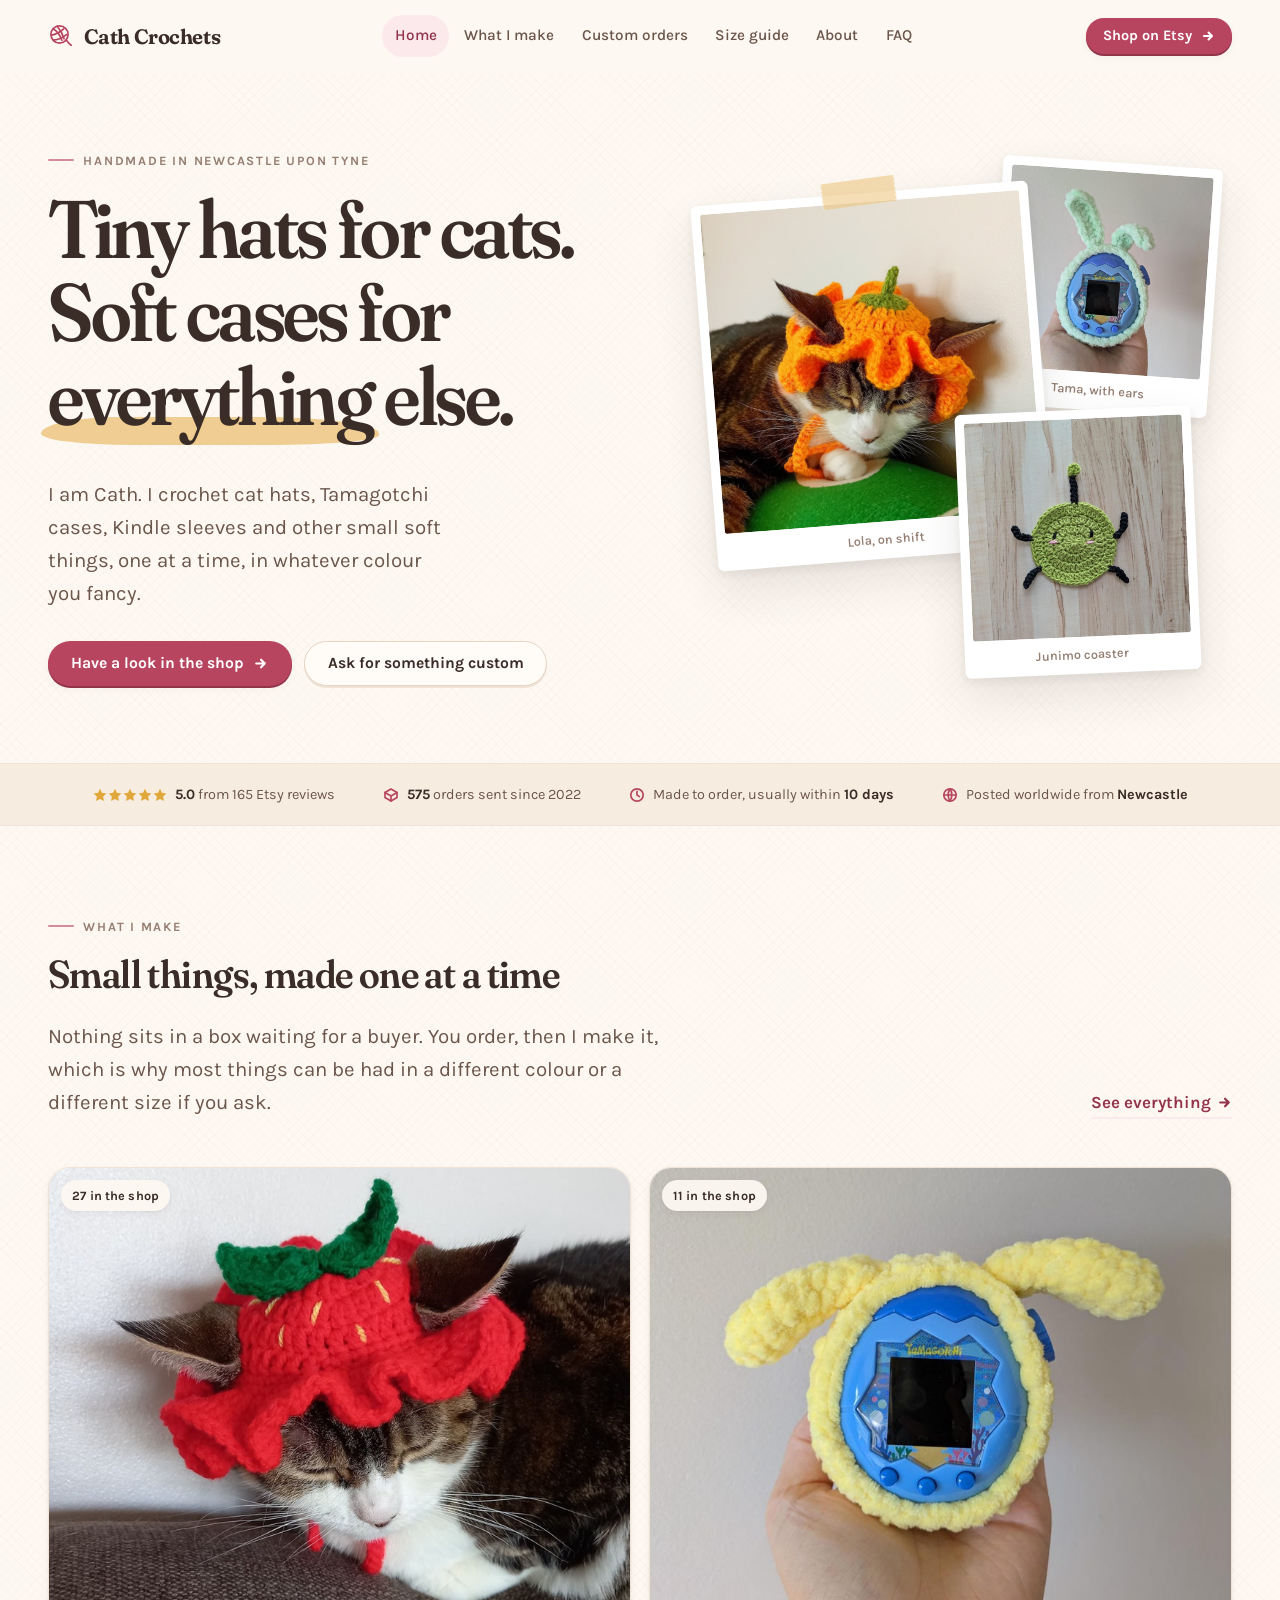
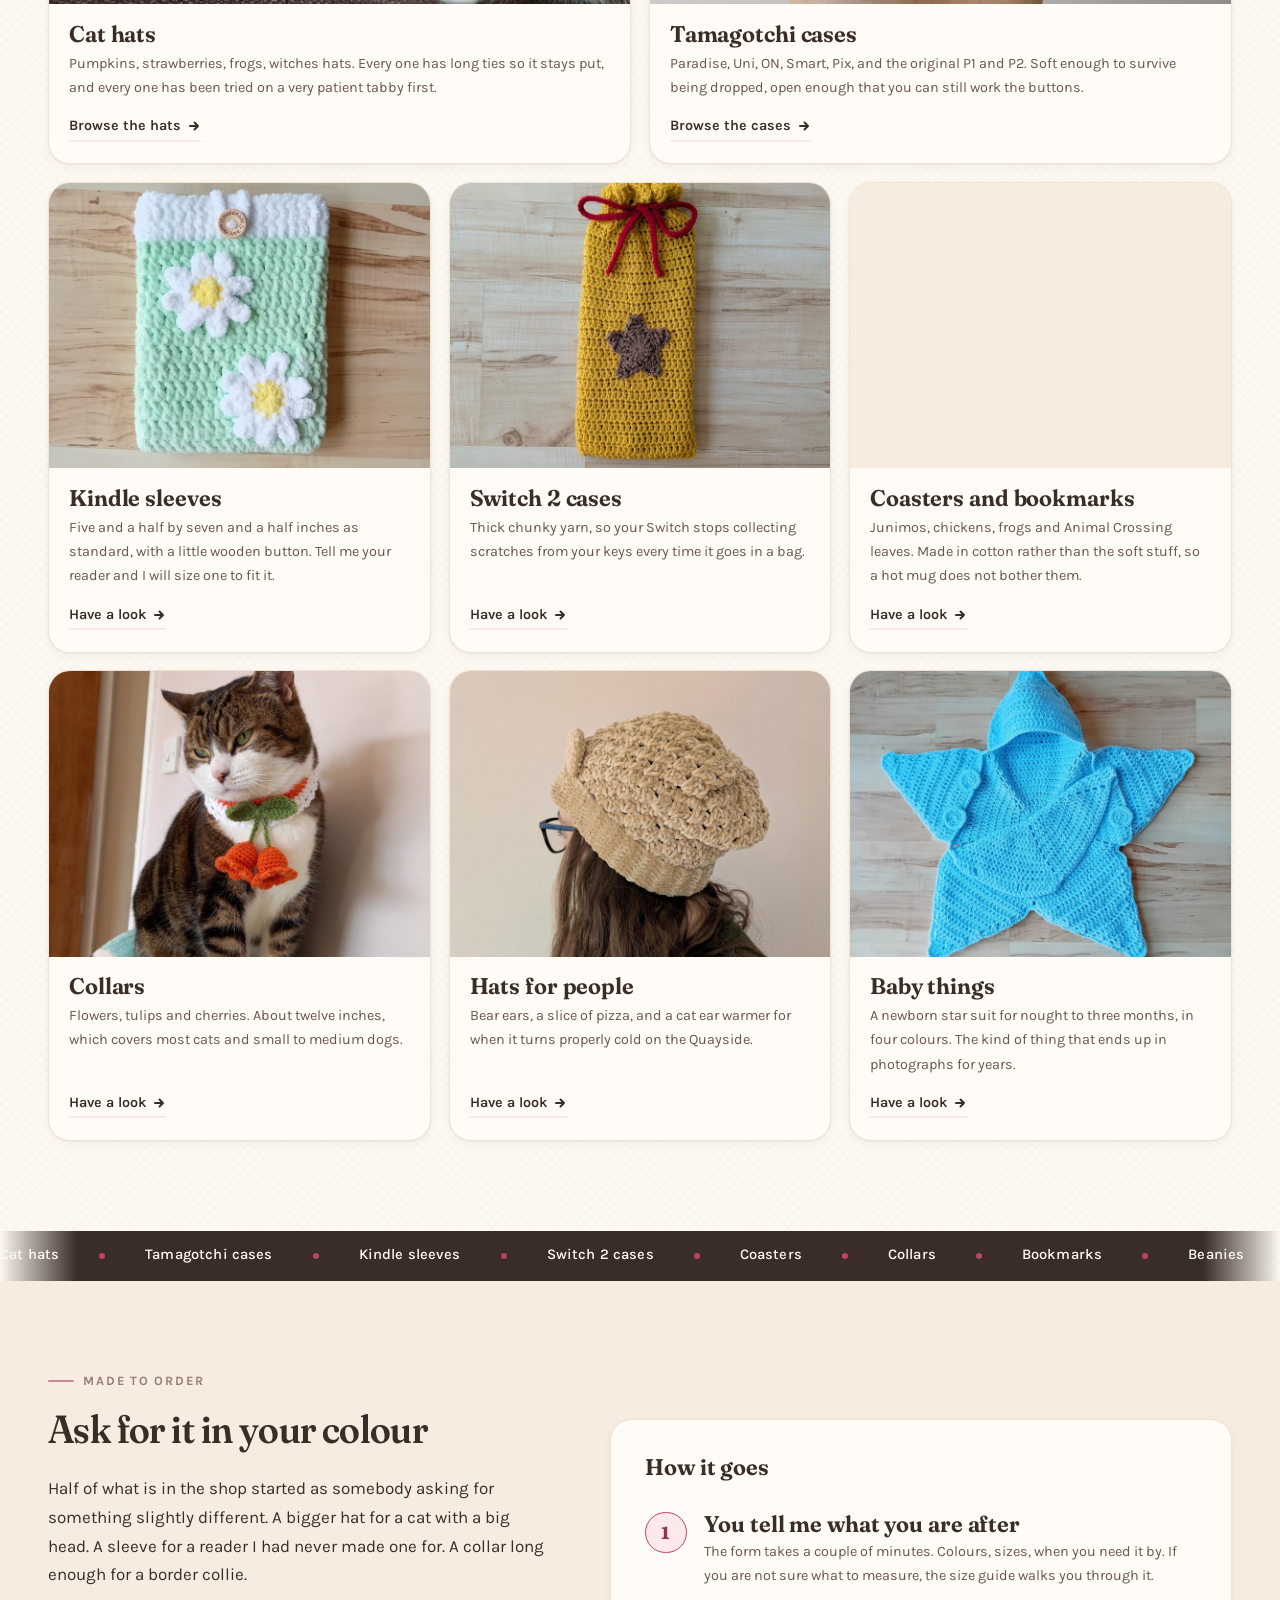
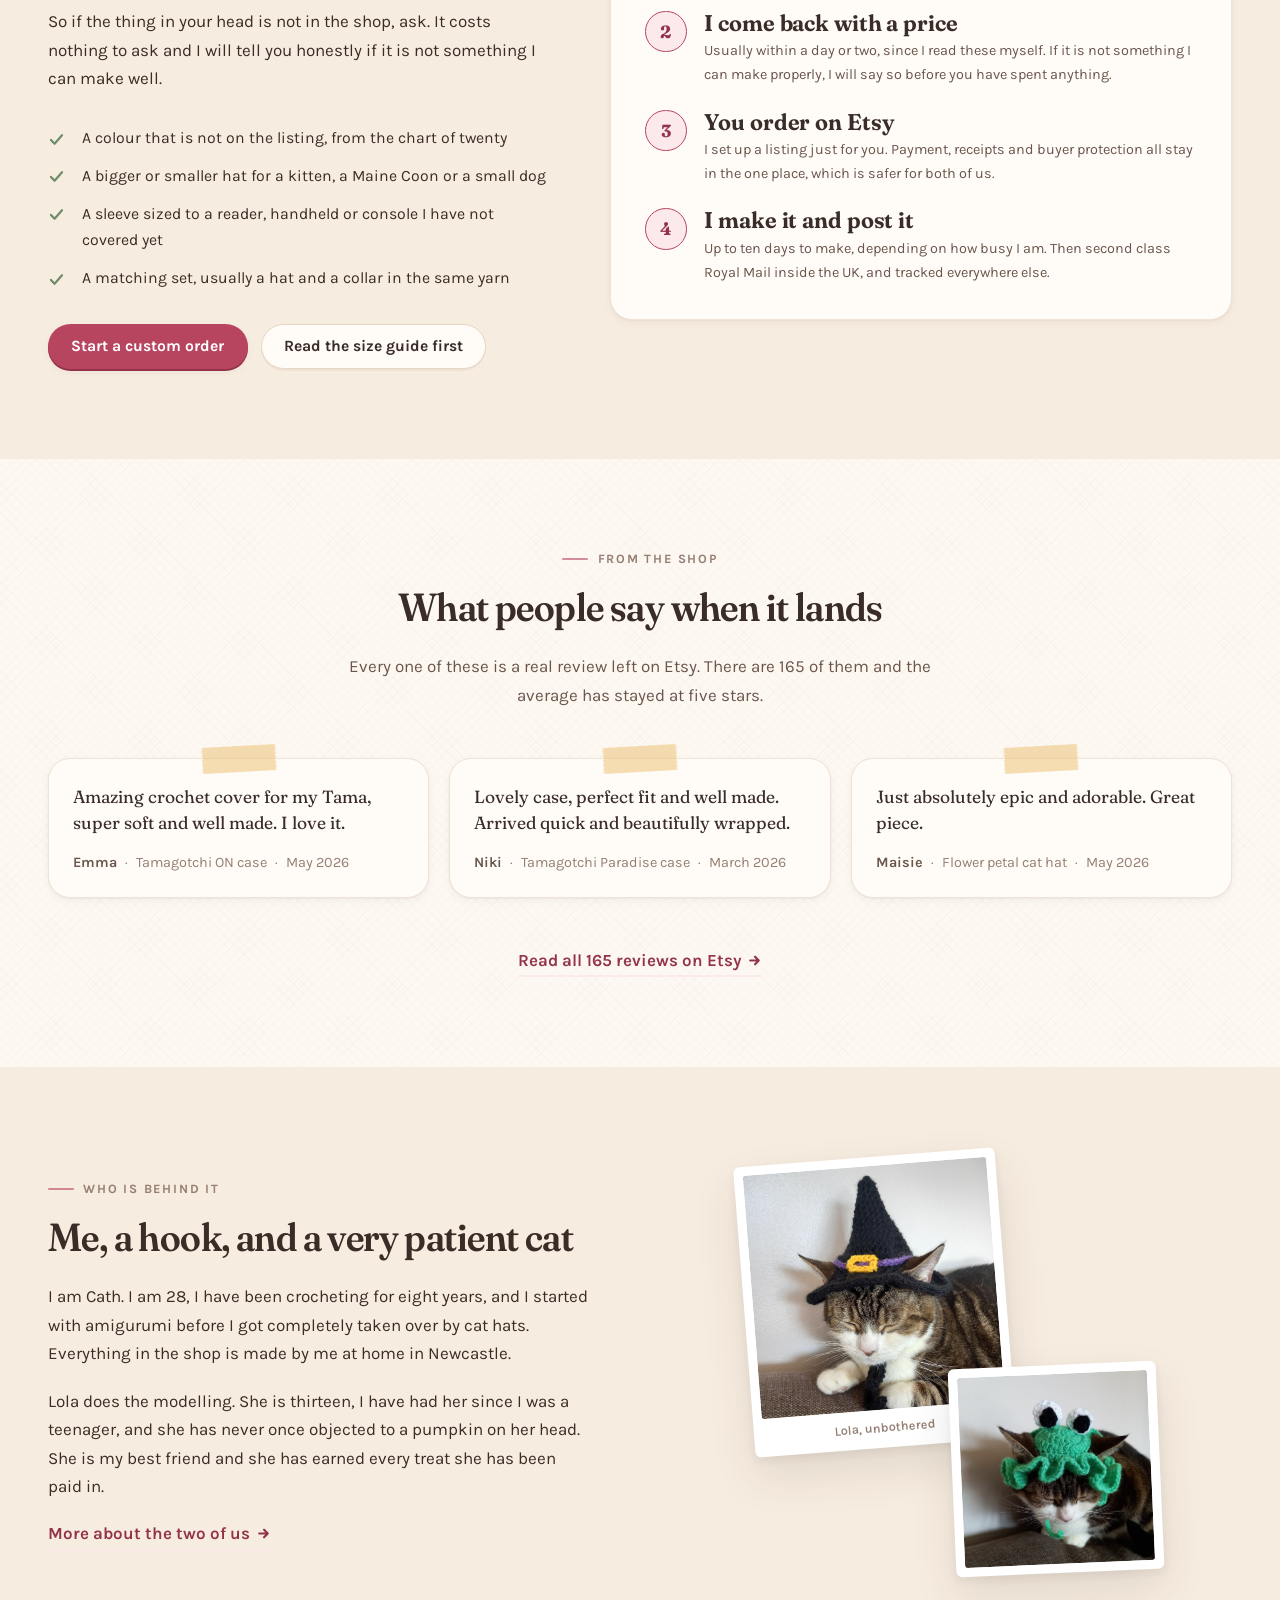
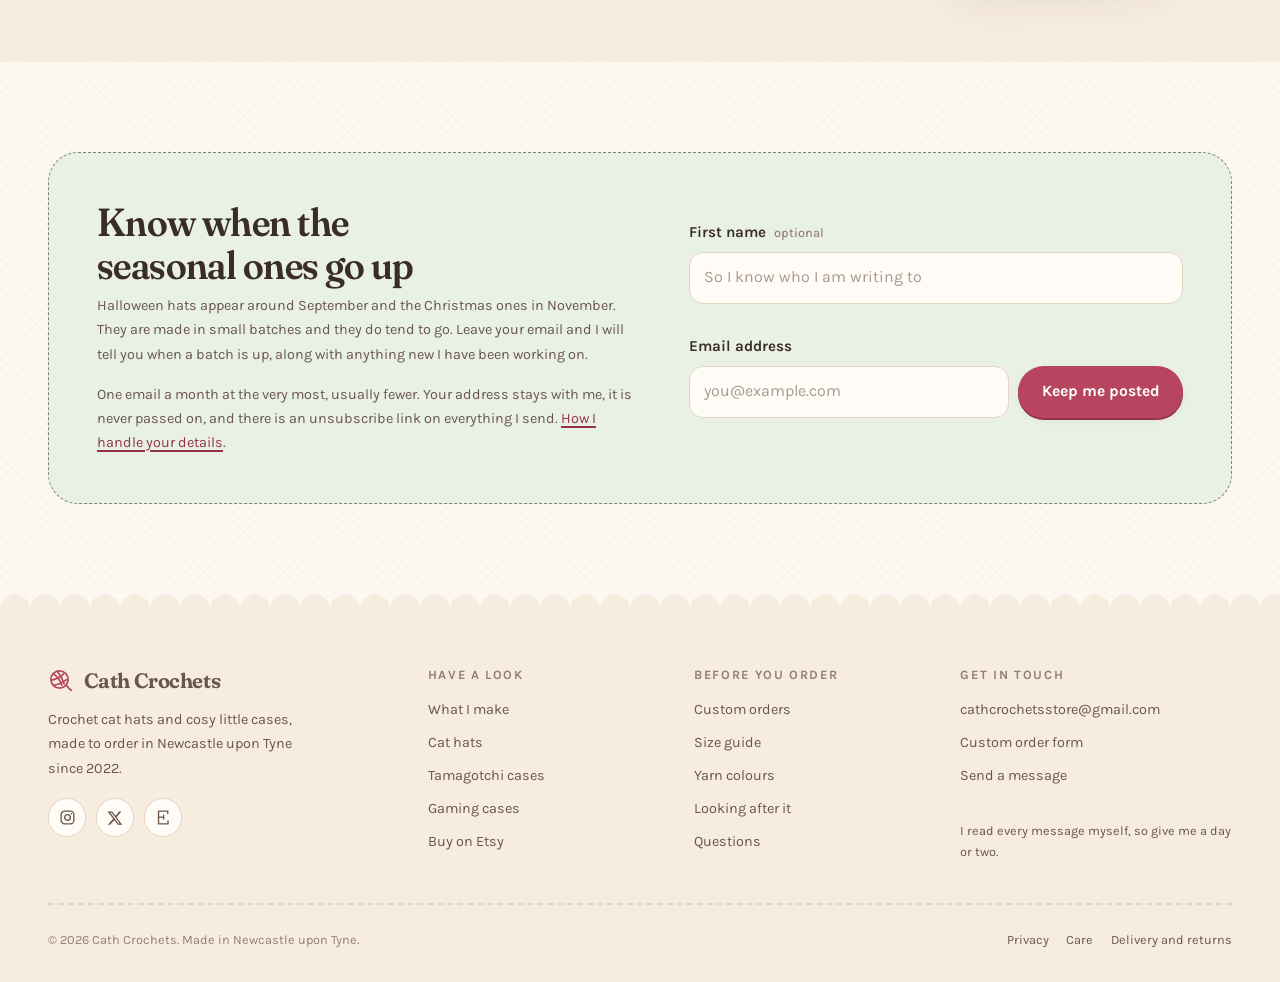
==== commit 585d1988: "Build the Cath Crochets website A static site for the Etsy shop. It does not sell anything itself, i" ====
--- a/index.html
+++ b/index.html
@@ -1,157 +1,529 @@
-<!doctype html>
-<html lang="en-GB">
+<!DOCTYPE html>
+<html lang="en-GB" class="no-js">
 <head>
-  <meta charset="utf-8">
-  <meta name="viewport" content="width=device-width, initial-scale=1">
-  <meta name="theme-color" content="#fff9ee">
-  <meta name="description" content="Playful, handmade crochet gifts by Cath in Newcastle upon Tyne — cat hats, cosy tech cases and custom creations.">
-  <meta property="og:title" content="Cath Crochets — Cute things, made by hand">
-  <meta property="og:description" content="Small-batch crochet for cats, gadgets and lovely people, handmade in Newcastle upon Tyne.">
-  <meta property="og:type" content="website">
-  <meta property="og:url" content="https://cathcrochets.co.uk/">
-  <meta property="og:image" content="https://cathcrochets.co.uk/assets/pumpkin-cat-hat.png">
-  <link rel="canonical" href="https://cathcrochets.co.uk/">
-  <link rel="icon" href="assets/favicon.svg" type="image/svg+xml">
-  <link rel="stylesheet" href="styles.css">
-  <title>Cath Crochets | Handmade in Newcastle</title>
-  <script type="application/ld+json">
-  {
-    "@context": "https://schema.org",
-    "@type": "Store",
-    "name": "Cath Crochets",
-    "url": "https://cathcrochets.co.uk/",
-    "description": "Handmade crochet cat hats, tech cases and gifts.",
-    "address": {"@type": "PostalAddress", "addressLocality": "Newcastle upon Tyne", "addressCountry": "GB"},
-    "founder": {"@type": "Person", "name": "Cath"},
-    "currenciesAccepted": "GBP"
+<meta charset="utf-8">
+<meta name="viewport" content="width=device-width, initial-scale=1">
+<title>Cath Crochets | Handmade crochet cat hats and cosy cases, Newcastle</title>
+<meta name="description" content="Crochet cat hats, Tamagotchi cases, Kindle sleeves and coasters, handmade to order in Newcastle upon Tyne. Custom colours and sizes welcome. 5.0 stars from 165 Etsy reviews.">
+<link rel="canonical" href="https://cathcrochets.co.uk/">
+
+<meta property="og:type" content="website">
+<meta property="og:site_name" content="Cath Crochets">
+<meta property="og:title" content="Cath Crochets | Handmade crochet cat hats and cosy cases">
+<meta property="og:description" content="Crochet cat hats, Tamagotchi cases, Kindle sleeves and coasters, handmade to order in Newcastle upon Tyne.">
+<meta property="og:image" content="https://cathcrochets.co.uk/assets/img/products/pumpkin-cat-hat.jpg">
+<meta property="og:image:alt" content="A tabby cat wearing a small orange crochet pumpkin hat">
+<meta property="og:url" content="https://cathcrochets.co.uk/">
+<meta name="twitter:card" content="summary_large_image">
+<meta name="twitter:site" content="@CathCrochets">
+<meta name="theme-color" content="#fdf8f2">
+
+<link rel="icon" href="assets/img/favicon.svg" type="image/svg+xml">
+<link rel="apple-touch-icon" href="assets/img/apple-touch-icon.png">
+<link rel="preload" href="assets/fonts/fraunces-latin.woff2" as="font" type="font/woff2" crossorigin>
+<link rel="preload" href="assets/fonts/karla-latin.woff2" as="font" type="font/woff2" crossorigin>
+<link rel="stylesheet" href="assets/css/style.css">
+<script>document.documentElement.className = document.documentElement.className.replace('no-js', 'js');</script>
+
+<script type="application/ld+json">
+{
+  "@context": "https://schema.org",
+  "@type": "Store",
+  "@id": "https://cathcrochets.co.uk/#shop",
+  "name": "Cath Crochets",
+  "description": "Handmade crochet cat hats, Tamagotchi cases, Kindle sleeves, coasters and collars, made to order in Newcastle upon Tyne.",
+  "url": "https://cathcrochets.co.uk/",
+  "email": "cathcrochetsstore@gmail.com",
+  "foundingDate": "2022",
+  "address": {
+    "@type": "PostalAddress",
+    "addressLocality": "Newcastle upon Tyne",
+    "addressRegion": "Tyne and Wear",
+    "addressCountry": "GB"
+  },
+  "sameAs": [
+    "https://www.etsy.com/uk/shop/CathCrochetsUK",
+    "https://www.instagram.com/cathcrochetsuk/",
+    "https://twitter.com/CathCrochets"
+  ],
+  "aggregateRating": {
+    "@type": "AggregateRating",
+    "ratingValue": "5.0",
+    "reviewCount": "165",
+    "bestRating": "5"
   }
-  </script>
+}
+</script>
 </head>
 <body>
-  <a class="skip-link" href="#main">Skip to content</a>
-
-  <div class="announcement" role="status">
-    <span aria-hidden="true">✦</span> Handmade in Newcastle upon Tyne <span aria-hidden="true">✦</span> Free UK delivery over £35
+
+<a class="skip-link" href="#main">Skip to content</a>
+
+<header class="header">
+  <div class="wrap header__inner">
+    <a class="brand" href="index.html">
+      <svg width="26" height="26" viewBox="0 0 26 26" fill="none" stroke="currentColor" stroke-width="1.7" stroke-linecap="round" aria-hidden="true" focusable="false">
+        <circle cx="11.5" cy="11.5" r="8.6"/>
+        <path d="M5.1 5.8c2.6 1.4 6.4 5.3 8.8 11.4"/>
+        <path d="M9.2 3.2c2.3 2.6 5.4 7.6 6.9 12.6"/>
+        <path d="M3.3 12.2c3.1-.6 8.2-2.6 12.4-6.4"/>
+        <path d="M5.6 17.2c3.2-.4 8.5-2.1 12.9-5.6"/>
+        <path d="M18.6 17.6c1.5 2.1 3 3.6 4.6 4.6"/>
+      </svg>
+      <span>Cath Crochets</span>
+    </a>
+
+    <button class="nav-toggle" type="button" aria-expanded="false" aria-controls="site-nav">
+      <span class="nav-toggle__bars" aria-hidden="true"><i></i><i></i><i></i></span>
+      Menu
+    </button>
+
+    <div class="header__nav" id="site-nav">
+      <nav class="nav" aria-label="Main">
+        <a href="index.html" aria-current="page">Home</a>
+        <a href="shop.html">What I make</a>
+        <a href="custom.html">Custom orders</a>
+        <a href="sizing.html">Size guide</a>
+        <a href="about.html">About</a>
+        <a href="faq.html">FAQ</a>
+      </nav>
+      <a class="btn btn--primary btn--small" href="https://www.etsy.com/uk/shop/CathCrochetsUK" data-site="etsy" rel="noopener">Shop on Etsy</a>
+    </div>
+
+    <div class="header__actions">
+      <a class="btn btn--primary btn--small" href="https://www.etsy.com/uk/shop/CathCrochetsUK" data-site="etsy" rel="noopener">
+        Shop on Etsy
+        <svg class="arrow" width="14" height="14" viewBox="0 0 14 14" fill="none" stroke="currentColor" stroke-width="2" stroke-linecap="round" stroke-linejoin="round" aria-hidden="true" focusable="false"><path d="M3 7h8M7.5 3.5 11 7l-3.5 3.5"/></svg>
+      </a>
+    </div>
   </div>
-
-  <header class="site-header" id="top">
-    <div class="header-inner">
-      <a class="brand" href="#top" aria-label="Cath Crochets home">
-        <span class="brand-mark" aria-hidden="true"><svg viewBox="0 0 52 52"><path d="M20 9c0-4 3-7 6-7s6 3 6 7c5-2 9 0 10 4 2 4 0 8-3 10 5 2 7 6 5 10-1 4-5 6-9 5 0 5-4 8-8 8s-8-3-8-8c-5 2-9-1-10-5-2-4 1-8 5-10-4-2-5-7-3-10 2-4 5-5 9-4Z"/><circle cx="26" cy="24" r="7"/></svg></span>
-        <span><strong>Cath Crochets</strong><small>small batches · big charm</small></span>
-      </a>
-
-      <button class="menu-toggle" type="button" aria-expanded="false" aria-controls="site-nav"><span></span><span></span><span></span><span class="sr-only">Open menu</span></button>
-      <nav class="site-nav" id="site-nav" aria-label="Main navigation">
-        <a href="#shop">Shop</a><a href="#about">Meet Cath</a><a href="#custom">Custom orders</a><a href="#faq">Help</a>
+</header>
+
+<main id="main">
+
+  <!-- ================= Hero ================= -->
+  <section class="hero">
+    <div class="wrap hero__grid">
+      <div>
+        <p class="eyebrow">Handmade in Newcastle upon Tyne</p>
+        <h1>Tiny hats for cats.<br>Soft cases for<br><span class="mark">everything</span> else.</h1>
+        <p class="lede">I am Cath. I crochet cat hats, Tamagotchi cases, Kindle sleeves and other small soft things, one at a time, in whatever colour you fancy.</p>
+        <div class="btn-row">
+          <a class="btn btn--primary" href="https://www.etsy.com/uk/shop/CathCrochetsUK" data-site="etsy" rel="noopener">
+            Have a look in the shop
+            <svg class="arrow" width="15" height="15" viewBox="0 0 14 14" fill="none" stroke="currentColor" stroke-width="2" stroke-linecap="round" stroke-linejoin="round" aria-hidden="true" focusable="false"><path d="M3 7h8M7.5 3.5 11 7l-3.5 3.5"/></svg>
+          </a>
+          <a class="btn btn--ghost" href="custom.html">Ask for something custom</a>
+        </div>
+      </div>
+
+      <div class="photo-cluster">
+        <figure class="pc-1">
+          <span class="tape" aria-hidden="true"></span>
+          <img src="assets/img/products/pumpkin-cat-hat.jpg" width="794" height="794" alt="Lola the tabby cat asleep in a small orange crochet pumpkin hat with a green stalk" fetchpriority="high" decoding="async">
+          <figcaption>Lola, on shift</figcaption>
+        </figure>
+        <figure class="pc-2">
+          <img src="assets/img/products/tama-paradise-bunny.jpg" width="794" height="794" alt="A blue Tamagotchi Paradise in a mint green crochet case with tall bunny ears, held in a hand" loading="lazy" decoding="async">
+          <figcaption>Tama, with ears</figcaption>
+        </figure>
+        <figure class="pc-3">
+          <img src="assets/img/products/junimo-coasters.jpg" width="794" height="794" alt="A green crochet Junimo coaster with black arms and a small sprout on top, on a pale wooden table" loading="lazy" decoding="async">
+          <figcaption>Junimo coaster</figcaption>
+        </figure>
+      </div>
+    </div>
+  </section>
+
+  <!-- ================= Trust ================= -->
+  <div class="trust">
+    <div class="wrap">
+      <ul class="trust__list">
+        <li>
+          <span class="stars" aria-hidden="true">
+            <svg width="14" height="14" viewBox="0 0 16 16" fill="currentColor" focusable="false"><path d="M8 .8 10.2 5.5l5.1.7-3.7 3.6.9 5.1L8 12.5l-4.5 2.4.9-5.1L.7 6.2l5.1-.7z"/></svg>
+            <svg width="14" height="14" viewBox="0 0 16 16" fill="currentColor" focusable="false"><path d="M8 .8 10.2 5.5l5.1.7-3.7 3.6.9 5.1L8 12.5l-4.5 2.4.9-5.1L.7 6.2l5.1-.7z"/></svg>
+            <svg width="14" height="14" viewBox="0 0 16 16" fill="currentColor" focusable="false"><path d="M8 .8 10.2 5.5l5.1.7-3.7 3.6.9 5.1L8 12.5l-4.5 2.4.9-5.1L.7 6.2l5.1-.7z"/></svg>
+            <svg width="14" height="14" viewBox="0 0 16 16" fill="currentColor" focusable="false"><path d="M8 .8 10.2 5.5l5.1.7-3.7 3.6.9 5.1L8 12.5l-4.5 2.4.9-5.1L.7 6.2l5.1-.7z"/></svg>
+            <svg width="14" height="14" viewBox="0 0 16 16" fill="currentColor" focusable="false"><path d="M8 .8 10.2 5.5l5.1.7-3.7 3.6.9 5.1L8 12.5l-4.5 2.4.9-5.1L.7 6.2l5.1-.7z"/></svg>
+          </span>
+          <span><b>5.0</b> from 165 Etsy reviews</span>
+        </li>
+        <li>
+          <svg width="16" height="16" viewBox="0 0 16 16" fill="none" stroke="currentColor" stroke-width="1.7" stroke-linecap="round" stroke-linejoin="round" aria-hidden="true" focusable="false"><path d="M2 5.5 8 2l6 3.5v5L8 14l-6-3.5z"/><path d="M2 5.5 8 9l6-3.5M8 9v5"/></svg>
+          <span><b>575</b> orders sent since 2022</span>
+        </li>
+        <li>
+          <svg width="16" height="16" viewBox="0 0 16 16" fill="none" stroke="currentColor" stroke-width="1.7" stroke-linecap="round" stroke-linejoin="round" aria-hidden="true" focusable="false"><circle cx="8" cy="8" r="6.2"/><path d="M8 4.4V8l2.4 1.6"/></svg>
+          <span>Made to order, usually within <b>10 days</b></span>
+        </li>
+        <li>
+          <svg width="16" height="16" viewBox="0 0 16 16" fill="none" stroke="currentColor" stroke-width="1.7" stroke-linecap="round" stroke-linejoin="round" aria-hidden="true" focusable="false"><circle cx="8" cy="8" r="6.2"/><path d="M1.8 8h12.4M8 1.8a12 12 0 0 1 0 12.4A12 12 0 0 1 8 1.8"/></svg>
+          <span>Posted worldwide from <b>Newcastle</b></span>
+        </li>
+      </ul>
+    </div>
+  </div>
+
+  <!-- ================= What I make ================= -->
+  <section class="section" id="what-i-make">
+    <div class="wrap">
+      <div class="sect-head sect-head--split reveal">
+        <div>
+          <p class="eyebrow">What I make</p>
+          <h2>Small things, made one at a time</h2>
+          <p class="lede">Nothing sits in a box waiting for a buyer. You order, then I make it, which is why most things can be had in a different colour or a different size if you ask.</p>
+        </div>
+        <a class="link-arrow" href="shop.html">
+          See everything
+          <svg class="arrow" width="15" height="15" viewBox="0 0 14 14" fill="none" stroke="currentColor" stroke-width="2" stroke-linecap="round" stroke-linejoin="round" aria-hidden="true" focusable="false"><path d="M3 7h8M7.5 3.5 11 7l-3.5 3.5"/></svg>
+        </a>
+      </div>
+
+      <div class="cats">
+        <a class="cat-card reveal" href="shop.html?show=cat-hats">
+          <div class="cat-card__media">
+            <span class="pill">27 in the shop</span>
+            <img src="assets/img/products/strawberry-cat-hat.jpg" width="794" height="794" alt="A tabby cat wearing a red crochet strawberry hat with green leaves" loading="lazy" decoding="async">
+          </div>
+          <div class="cat-card__body">
+            <h3>Cat hats</h3>
+            <p>Pumpkins, strawberries, frogs, witches hats. Every one has long ties so it stays put, and every one has been tried on a very patient tabby first.</p>
+            <span class="link-arrow">Browse the hats <svg class="arrow" width="14" height="14" viewBox="0 0 14 14" fill="none" stroke="currentColor" stroke-width="2" stroke-linecap="round" stroke-linejoin="round" aria-hidden="true" focusable="false"><path d="M3 7h8M7.5 3.5 11 7l-3.5 3.5"/></svg></span>
+          </div>
+        </a>
+
+        <a class="cat-card reveal" data-delay="60" href="shop.html?show=tamagotchi">
+          <div class="cat-card__media">
+            <span class="pill">11 in the shop</span>
+            <img src="assets/img/products/tama-paradise-puppy.jpg" width="794" height="794" alt="A Tamagotchi Paradise in a cream crochet case with floppy puppy ears" loading="lazy" decoding="async">
+          </div>
+          <div class="cat-card__body">
+            <h3>Tamagotchi cases</h3>
+            <p>Paradise, Uni, ON, Smart, Pix, and the original P1 and P2. Soft enough to survive being dropped, open enough that you can still work the buttons.</p>
+            <span class="link-arrow">Browse the cases <svg class="arrow" width="14" height="14" viewBox="0 0 14 14" fill="none" stroke="currentColor" stroke-width="2" stroke-linecap="round" stroke-linejoin="round" aria-hidden="true" focusable="false"><path d="M3 7h8M7.5 3.5 11 7l-3.5 3.5"/></svg></span>
+          </div>
+        </a>
+
+        <a class="cat-card reveal" href="shop.html?show=readers">
+          <div class="cat-card__media">
+            <img src="assets/img/products/kindle-daisy.jpg" width="794" height="794" alt="A pale crochet Kindle sleeve with a daisy on the front and a wooden button" loading="lazy" decoding="async">
+          </div>
+          <div class="cat-card__body">
+            <h3>Kindle sleeves</h3>
+            <p>Five and a half by seven and a half inches as standard, with a little wooden button. Tell me your reader and I will size one to fit it.</p>
+            <span class="link-arrow">Have a look <svg class="arrow" width="14" height="14" viewBox="0 0 14 14" fill="none" stroke="currentColor" stroke-width="2" stroke-linecap="round" stroke-linejoin="round" aria-hidden="true" focusable="false"><path d="M3 7h8M7.5 3.5 11 7l-3.5 3.5"/></svg></span>
+          </div>
+        </a>
+
+        <a class="cat-card reveal" data-delay="60" href="shop.html?show=gaming">
+          <div class="cat-card__media">
+            <img src="assets/img/products/switch2-bell-bag.jpg" width="794" height="794" alt="A Nintendo Switch 2 in a crochet sleeve made to look like an Animal Crossing bell bag" loading="lazy" decoding="async">
+          </div>
+          <div class="cat-card__body">
+            <h3>Switch 2 cases</h3>
+            <p>Thick chunky yarn, so your Switch stops collecting scratches from your keys every time it goes in a bag.</p>
+            <span class="link-arrow">Have a look <svg class="arrow" width="14" height="14" viewBox="0 0 14 14" fill="none" stroke="currentColor" stroke-width="2" stroke-linecap="round" stroke-linejoin="round" aria-hidden="true" focusable="false"><path d="M3 7h8M7.5 3.5 11 7l-3.5 3.5"/></svg></span>
+          </div>
+        </a>
+
+        <a class="cat-card reveal" data-delay="120" href="shop.html?show=home">
+          <div class="cat-card__media">
+            <img src="assets/img/products/chicken-coasters.jpg" width="794" height="794" alt="Two crochet chicken coasters in cream and brown cotton on a wooden surface" loading="lazy" decoding="async">
+          </div>
+          <div class="cat-card__body">
+            <h3>Coasters and bookmarks</h3>
+            <p>Junimos, chickens, frogs and Animal Crossing leaves. Made in cotton rather than the soft stuff, so a hot mug does not bother them.</p>
+            <span class="link-arrow">Have a look <svg class="arrow" width="14" height="14" viewBox="0 0 14 14" fill="none" stroke="currentColor" stroke-width="2" stroke-linecap="round" stroke-linejoin="round" aria-hidden="true" focusable="false"><path d="M3 7h8M7.5 3.5 11 7l-3.5 3.5"/></svg></span>
+          </div>
+        </a>
+
+        <a class="cat-card reveal" href="shop.html?show=collars">
+          <div class="cat-card__media">
+            <img src="assets/img/products/flower-cat-collar.jpg" width="794" height="794" alt="A tabby cat wearing a crochet collar with small orange flowers at the front" loading="lazy" decoding="async">
+          </div>
+          <div class="cat-card__body">
+            <h3>Collars</h3>
+            <p>Flowers, tulips and cherries. About twelve inches, which covers most cats and small to medium dogs.</p>
+            <span class="link-arrow">Have a look <svg class="arrow" width="14" height="14" viewBox="0 0 14 14" fill="none" stroke="currentColor" stroke-width="2" stroke-linecap="round" stroke-linejoin="round" aria-hidden="true" focusable="false"><path d="M3 7h8M7.5 3.5 11 7l-3.5 3.5"/></svg></span>
+          </div>
+        </a>
+
+        <a class="cat-card reveal" data-delay="60" href="shop.html?show=people">
+          <div class="cat-card__media">
+            <img src="assets/img/products/bear-ears-beanie.jpg" width="794" height="778" alt="A cream slouchy crochet beanie with small rounded bear ears" loading="lazy" decoding="async">
+          </div>
+          <div class="cat-card__body">
+            <h3>Hats for people</h3>
+            <p>Bear ears, a slice of pizza, and a cat ear warmer for when it turns properly cold on the Quayside.</p>
+            <span class="link-arrow">Have a look <svg class="arrow" width="14" height="14" viewBox="0 0 14 14" fill="none" stroke="currentColor" stroke-width="2" stroke-linecap="round" stroke-linejoin="round" aria-hidden="true" focusable="false"><path d="M3 7h8M7.5 3.5 11 7l-3.5 3.5"/></svg></span>
+          </div>
+        </a>
+
+        <a class="cat-card reveal" data-delay="120" href="shop.html?show=baby">
+          <div class="cat-card__media">
+            <img src="assets/img/products/baby-star-suit.jpg" width="794" height="794" alt="A newborn crochet star suit in soft yellow yarn" loading="lazy" decoding="async">
+          </div>
+          <div class="cat-card__body">
+            <h3>Baby things</h3>
+            <p>A newborn star suit for nought to three months, in four colours. The kind of thing that ends up in photographs for years.</p>
+            <span class="link-arrow">Have a look <svg class="arrow" width="14" height="14" viewBox="0 0 14 14" fill="none" stroke="currentColor" stroke-width="2" stroke-linecap="round" stroke-linejoin="round" aria-hidden="true" focusable="false"><path d="M3 7h8M7.5 3.5 11 7l-3.5 3.5"/></svg></span>
+          </div>
+        </a>
+      </div>
+    </div>
+  </section>
+
+  <!-- ================= Marquee ================= -->
+  <div class="marquee" aria-hidden="true">
+    <div class="marquee__track">
+      <ul>
+        <li>Cat hats</li><li>Tamagotchi cases</li><li>Kindle sleeves</li><li>Switch 2 cases</li>
+        <li>Coasters</li><li>Collars</li><li>Bookmarks</li><li>Beanies</li><li>Baby things</li>
+        <li>20 yarn colours</li><li>Custom sizes welcome</li>
+      </ul>
+    </div>
+  </div>
+
+  <!-- ================= Custom orders ================= -->
+  <section class="section section--paper2" id="custom">
+    <div class="wrap split split--wide-right">
+      <div class="reveal">
+        <p class="eyebrow">Made to order</p>
+        <h2>Ask for it in your colour</h2>
+        <p>Half of what is in the shop started as somebody asking for something slightly different. A bigger hat for a cat with a big head. A sleeve for a reader I had never made one for. A collar long enough for a border collie.</p>
+        <p>So if the thing in your head is not in the shop, ask. It costs nothing to ask and I will tell you honestly if it is not something I can make well.</p>
+
+        <ul class="ticks ticks--yes mt-2">
+          <li>
+            <svg width="17" height="17" viewBox="0 0 16 16" fill="none" stroke="currentColor" stroke-width="2.1" stroke-linecap="round" stroke-linejoin="round" aria-hidden="true" focusable="false"><path d="M2.8 8.4 6.2 12 13.2 4"/></svg>
+            <span>A colour that is not on the listing, from the chart of twenty</span>
+          </li>
+          <li>
+            <svg width="17" height="17" viewBox="0 0 16 16" fill="none" stroke="currentColor" stroke-width="2.1" stroke-linecap="round" stroke-linejoin="round" aria-hidden="true" focusable="false"><path d="M2.8 8.4 6.2 12 13.2 4"/></svg>
+            <span>A bigger or smaller hat for a kitten, a Maine Coon or a small dog</span>
+          </li>
+          <li>
+            <svg width="17" height="17" viewBox="0 0 16 16" fill="none" stroke="currentColor" stroke-width="2.1" stroke-linecap="round" stroke-linejoin="round" aria-hidden="true" focusable="false"><path d="M2.8 8.4 6.2 12 13.2 4"/></svg>
+            <span>A sleeve sized to a reader, handheld or console I have not covered yet</span>
+          </li>
+          <li>
+            <svg width="17" height="17" viewBox="0 0 16 16" fill="none" stroke="currentColor" stroke-width="2.1" stroke-linecap="round" stroke-linejoin="round" aria-hidden="true" focusable="false"><path d="M2.8 8.4 6.2 12 13.2 4"/></svg>
+            <span>A matching set, usually a hat and a collar in the same yarn</span>
+          </li>
+        </ul>
+
+        <div class="btn-row mt-2">
+          <a class="btn btn--primary" href="custom.html">Start a custom order</a>
+          <a class="btn btn--ghost" href="sizing.html">Read the size guide first</a>
+        </div>
+      </div>
+
+      <div class="panel reveal" data-delay="80">
+        <h3 class="mt-0">How it goes</h3>
+        <ol class="steps mt-2">
+          <li>
+            <div>
+              <h3>You tell me what you are after</h3>
+              <p>The form takes a couple of minutes. Colours, sizes, when you need it by. If you are not sure what to measure, the size guide walks you through it.</p>
+            </div>
+          </li>
+          <li>
+            <div>
+              <h3>I come back with a price</h3>
+              <p>Usually within a day or two, since I read these myself. If it is not something I can make properly, I will say so before you have spent anything.</p>
+            </div>
+          </li>
+          <li>
+            <div>
+              <h3>You order on Etsy</h3>
+              <p>I set up a listing just for you. Payment, receipts and buyer protection all stay in the one place, which is safer for both of us.</p>
+            </div>
+          </li>
+          <li>
+            <div>
+              <h3>I make it and post it</h3>
+              <p>Up to ten days to make, depending on how busy I am. Then second class Royal Mail inside the UK, and tracked everywhere else.</p>
+            </div>
+          </li>
+        </ol>
+      </div>
+    </div>
+  </section>
+
+  <!-- ================= Reviews ================= -->
+  <section class="section" id="reviews">
+    <div class="wrap">
+      <div class="sect-head sect-head--center reveal">
+        <p class="eyebrow">From the shop</p>
+        <h2>What people say when it lands</h2>
+        <p class="muted">Every one of these is a real review left on Etsy. There are 165 of them and the average has stayed at five stars.</p>
+      </div>
+
+      <div class="reviews">
+        <article class="review reveal">
+          <span class="tape" aria-hidden="true"></span>
+          <blockquote>Amazing crochet cover for my Tama, super soft and well made. I love it.</blockquote>
+          <footer><b>Emma</b> <span>&middot;</span> <span>Tamagotchi ON case</span> <span>&middot;</span> <span>May 2026</span></footer>
+        </article>
+        <article class="review reveal" data-delay="70">
+          <span class="tape" aria-hidden="true"></span>
+          <blockquote>Lovely case, perfect fit and well made. Arrived quick and beautifully wrapped.</blockquote>
+          <footer><b>Niki</b> <span>&middot;</span> <span>Tamagotchi Paradise case</span> <span>&middot;</span> <span>March 2026</span></footer>
+        </article>
+        <article class="review reveal" data-delay="140">
+          <span class="tape" aria-hidden="true"></span>
+          <blockquote>Just absolutely epic and adorable. Great piece.</blockquote>
+          <footer><b>Maisie</b> <span>&middot;</span> <span>Flower petal cat hat</span> <span>&middot;</span> <span>May 2026</span></footer>
+        </article>
+      </div>
+
+      <p class="center mt-3">
+        <a class="link-arrow" href="https://www.etsy.com/uk/shop/CathCrochetsUK#reviews" rel="noopener">
+          Read all 165 reviews on Etsy
+          <svg class="arrow" width="15" height="15" viewBox="0 0 14 14" fill="none" stroke="currentColor" stroke-width="2" stroke-linecap="round" stroke-linejoin="round" aria-hidden="true" focusable="false"><path d="M3 7h8M7.5 3.5 11 7l-3.5 3.5"/></svg>
+        </a>
+      </p>
+    </div>
+  </section>
+
+  <!-- ================= About teaser ================= -->
+  <section class="section section--paper2">
+    <div class="wrap split split--flip">
+      <div class="photo-cluster reveal" style="max-width:26rem">
+        <figure class="pc-1" style="width:63%; top:0">
+          <img src="assets/img/products/witch-cat-hat.jpg" width="794" height="794" alt="Lola the tabby cat in a small black crochet witches hat with a purple band" loading="lazy" decoding="async">
+          <figcaption>Lola, unbothered</figcaption>
+        </figure>
+        <figure class="pc-3" style="width:50%; right:0; bottom:0">
+          <img src="assets/img/products/frog-cat-hat.jpg" width="794" height="794" alt="A green crochet frog hat with eyes on top, sat on a cat's head" loading="lazy" decoding="async">
+        </figure>
+      </div>
+      <div class="reveal" data-delay="80">
+        <p class="eyebrow">Who is behind it</p>
+        <h2>Me, a hook, and a very patient cat</h2>
+        <p>I am Cath. I am 28, I have been crocheting for eight years, and I started with amigurumi before I got completely taken over by cat hats. Everything in the shop is made by me at home in Newcastle.</p>
+        <p>Lola does the modelling. She is thirteen, I have had her since I was a teenager, and she has never once objected to a pumpkin on her head. She is my best friend and she has earned every treat she has been paid in.</p>
+        <a class="link-arrow" href="about.html">
+          More about the two of us
+          <svg class="arrow" width="15" height="15" viewBox="0 0 14 14" fill="none" stroke="currentColor" stroke-width="2" stroke-linecap="round" stroke-linejoin="round" aria-hidden="true" focusable="false"><path d="M3 7h8M7.5 3.5 11 7l-3.5 3.5"/></svg>
+        </a>
+      </div>
+    </div>
+  </section>
+
+  <!-- ================= Signup ================= -->
+  <section class="section">
+    <div class="wrap">
+      <div class="signup reveal">
+        <div class="signup__grid">
+          <div>
+            <h2>Know when the seasonal ones go up</h2>
+            <p>Halloween hats appear around September and the Christmas ones in November. They are made in small batches and they do tend to go. Leave your email and I will tell you when a batch is up, along with anything new I have been working on.</p>
+            <p class="tiny">One email a month at the very most, usually fewer. Your address stays with me, it is never passed on, and there is an unsubscribe link on everything I send. <a href="privacy.html">How I handle your details</a>.</p>
+          </div>
+
+          <form class="signup-form" data-form="list" data-subject="New mailing list signup" novalidate>
+            <div class="hp" aria-hidden="true">
+              <label for="hp-list">Leave this empty</label>
+              <input type="text" id="hp-list" name="_gotcha" tabindex="-1" autocomplete="off">
+            </div>
+            <div class="field">
+              <label for="list-name">First name <span class="field__opt">optional</span></label>
+              <input type="text" id="list-name" name="First name" autocomplete="given-name" placeholder="So I know who I am writing to">
+            </div>
+            <div class="field">
+              <label for="list-email">Email address</label>
+              <div class="row">
+                <input type="email" id="list-email" name="Email" autocomplete="email" required placeholder="you@example.com">
+                <button class="btn btn--primary" type="submit">Keep me posted</button>
+              </div>
+            </div>
+            <div class="form-status" aria-live="polite"></div>
+          </form>
+        </div>
+      </div>
+    </div>
+  </section>
+
+</main>
+
+<div class="edge" style="--edge-from: var(--paper); --edge-to: var(--paper-2);" aria-hidden="true"></div>
+
+<footer class="footer">
+  <div class="wrap">
+    <div class="footer__grid">
+      <div>
+        <a class="brand" href="index.html">
+          <svg width="26" height="26" viewBox="0 0 26 26" fill="none" stroke="currentColor" stroke-width="1.7" stroke-linecap="round" aria-hidden="true" focusable="false">
+            <circle cx="11.5" cy="11.5" r="8.6"/>
+            <path d="M5.1 5.8c2.6 1.4 6.4 5.3 8.8 11.4"/>
+            <path d="M9.2 3.2c2.3 2.6 5.4 7.6 6.9 12.6"/>
+            <path d="M3.3 12.2c3.1-.6 8.2-2.6 12.4-6.4"/>
+            <path d="M5.6 17.2c3.2-.4 8.5-2.1 12.9-5.6"/>
+            <path d="M18.6 17.6c1.5 2.1 3 3.6 4.6 4.6"/>
+          </svg>
+          <span>Cath Crochets</span>
+        </a>
+        <p class="footer__blurb">Crochet cat hats and cosy little cases, made to order in Newcastle upon Tyne since 2022.</p>
+        <div class="socials">
+          <a href="https://www.instagram.com/cathcrochetsuk/" data-site="instagram" rel="noopener" aria-label="Cath Crochets on Instagram">
+            <svg width="17" height="17" viewBox="0 0 24 24" fill="none" stroke="currentColor" stroke-width="1.9" aria-hidden="true" focusable="false"><rect x="3" y="3" width="18" height="18" rx="5"/><circle cx="12" cy="12" r="4"/><circle cx="17.4" cy="6.6" r="1.1" fill="currentColor" stroke="none"/></svg>
+          </a>
+          <a href="https://twitter.com/CathCrochets" data-site="twitter" rel="noopener" aria-label="Cath Crochets on X, formerly Twitter">
+            <svg width="16" height="16" viewBox="0 0 24 24" fill="currentColor" aria-hidden="true" focusable="false"><path d="M18.2 2.3h3.4l-7.4 8.5 8.7 11.5h-6.8l-5.3-7-6.1 7H1.3l7.9-9.1L.9 2.3h7l4.8 6.4zm-1.2 17.9h1.9L7.1 4.2H5z"/></svg>
+          </a>
+          <a href="https://www.etsy.com/uk/shop/CathCrochetsUK" data-site="etsy" rel="noopener" aria-label="Cath Crochets on Etsy">
+            <svg width="17" height="17" viewBox="0 0 24 24" fill="none" stroke="currentColor" stroke-width="1.9" stroke-linecap="round" stroke-linejoin="round" aria-hidden="true" focusable="false"><path d="M5 3h13v3.5M5 3v18h13.4V17M5 11.4h7.2M12.2 8.6v5.6"/></svg>
+          </a>
+        </div>
+      </div>
+
+      <div>
+        <h2>Have a look</h2>
+        <ul>
+          <li><a href="shop.html">What I make</a></li>
+          <li><a href="shop.html?show=cat-hats">Cat hats</a></li>
+          <li><a href="shop.html?show=tamagotchi">Tamagotchi cases</a></li>
+          <li><a href="shop.html?show=gaming">Gaming cases</a></li>
+          <li><a href="https://www.etsy.com/uk/shop/CathCrochetsUK" data-site="etsy" rel="noopener">Buy on Etsy</a></li>
+        </ul>
+      </div>
+
+      <div>
+        <h2>Before you order</h2>
+        <ul>
+          <li><a href="custom.html">Custom orders</a></li>
+          <li><a href="sizing.html">Size guide</a></li>
+          <li><a href="sizing.html#colours">Yarn colours</a></li>
+          <li><a href="care.html">Looking after it</a></li>
+          <li><a href="faq.html">Questions</a></li>
+        </ul>
+      </div>
+
+      <div>
+        <h2>Get in touch</h2>
+        <ul>
+          <li><a href="mailto:cathcrochetsstore@gmail.com" data-site="email" data-fill="text">cathcrochetsstore@gmail.com</a></li>
+          <li><a href="custom.html">Custom order form</a></li>
+          <li><a href="faq.html#message">Send a message</a></li>
+        </ul>
+        <p class="tiny mt-2 muted">I read every message myself, so give me a day or two.</p>
+      </div>
+    </div>
+
+    <div class="footer__base">
+      <p>&copy; <span id="year">2026</span> Cath Crochets. Made in Newcastle upon Tyne.</p>
+      <nav aria-label="Legal">
+        <a href="privacy.html">Privacy</a>
+        <a href="care.html">Care</a>
+        <a href="faq.html#delivery">Delivery and returns</a>
       </nav>
-      <div class="header-actions">
-        <button class="icon-button search-jump" type="button" aria-label="Search products"><svg viewBox="0 0 24 24" aria-hidden="true"><circle cx="10.5" cy="10.5" r="6.5"></circle><path d="m16 16 5 5"></path></svg></button>
-        <button class="cart-button" type="button" aria-label="Open basket"><span>Basket</span><span class="cart-count" aria-live="polite">0</span></button>
-      </div>
-    </div>
-  </header>
-
-  <main id="main">
-    <section class="hero" aria-labelledby="hero-title">
-      <div class="hero-copy">
-        <p class="eyebrow"><span></span> Hooked, stitched &amp; sent with care</p>
-        <h1 id="hero-title">Cute things,<br><em>made by hand.</em></h1>
-        <p class="hero-lede">Playful crochet for cats, gadgets and lovely people. Every piece is made by Cath in Newcastle upon Tyne.</p>
-        <div class="hero-actions"><a class="button button-primary" href="#shop">Shop the collection <span aria-hidden="true">→</span></a><a class="text-link" href="#custom">Dream up something custom</a></div>
-        <div class="hero-proof" aria-label="Shop highlights"><div><strong>575+</strong><span>happy orders</span></div><div><strong>5.0 ★</strong><span>from 165 reviews</span></div><div><strong>8 yrs</strong><span>behind the hook</span></div></div>
-      </div>
-      <div class="hero-visual" aria-label="A selection of Cath's crochet creations">
-        <span class="doodle doodle-one" aria-hidden="true">made<br>slowly ♡</span>
-        <div class="hero-photo hero-photo-main"><img src="assets/pumpkin-cat-hat.png" alt="Lola the cat wearing a bright pumpkin crochet hat"></div>
-        <div class="hero-photo hero-photo-top"><img src="assets/daisy-kindle-sleeve.png" alt="Mint crochet Kindle sleeve with daisies"></div>
-        <div class="hero-photo hero-photo-bottom"><img src="assets/tamagotchi-case.png" alt="Yellow fluffy crochet Tamagotchi case"></div>
-        <svg class="hero-squiggle" viewBox="0 0 145 90" aria-hidden="true"><path d="M4 77c18-13 22-39 7-53C-2 12 8-1 29 6c20 7 25 40 12 54-12 13-2 29 18 24 28-7 27-55 53-62 17-4 28 8 29 20"/></svg>
-      </div>
-    </section>
-
-    <section class="shop-section" id="shop" aria-labelledby="shop-title">
-      <div class="section-heading"><div><p class="eyebrow"><span></span> Small-batch favourites</p><h2 id="shop-title">Find your happy thing</h2></div><p>Made in small runs, so what’s here today may be gone tomorrow.</p></div>
-      <div class="shop-toolbar">
-        <div class="category-tabs" role="group" aria-label="Product categories">
-          <button class="category-chip active" type="button" data-category="all" aria-pressed="true">All pieces</button>
-          <button class="category-chip" type="button" data-category="cat-hats" aria-pressed="false">Cat hats</button>
-          <button class="category-chip" type="button" data-category="tech-cases" aria-pressed="false">Tech cases</button>
-          <button class="category-chip" type="button" data-category="gifts" aria-pressed="false">Little gifts</button>
-        </div>
-        <div class="shop-controls">
-          <label class="search-field"><span class="sr-only">Search products</span><svg viewBox="0 0 24 24" aria-hidden="true"><circle cx="10.5" cy="10.5" r="6.5"></circle><path d="m16 16 5 5"></path></svg><input id="product-search" type="search" placeholder="Search the shop…" autocomplete="off"></label>
-          <label class="sort-field"><span class="sr-only">Sort products</span><select id="product-sort"><option value="featured">Featured</option><option value="price-asc">Price: low to high</option><option value="price-desc">Price: high to low</option><option value="name">Name: A–Z</option></select></label>
-        </div>
-      </div>
-      <p class="result-count" aria-live="polite"><span id="result-count">12</span> handmade pieces</p>
-      <div class="product-grid" id="product-grid" aria-live="polite"></div>
-      <div class="empty-state" id="empty-state" hidden><span aria-hidden="true">🧶</span><h3>No stitches found</h3><p>Try another search, or ask Cath about a custom piece.</p><button class="text-link clear-filters" type="button">Clear filters</button></div>
-    </section>
-
-    <section class="maker-section" id="about" aria-labelledby="about-title">
-      <div class="maker-collage"><div class="maker-image maker-image-large"><img src="assets/carrot-cat-hat.png" alt="Lola modelling an orange carrot crochet hat" loading="lazy"></div><div class="maker-image maker-image-small"><img src="assets/lola-avatar.png" alt="Lola wearing a flower crown" loading="lazy"></div><span class="maker-note">Lola<br><small>chief model &amp;<br>treat inspector</small></span></div>
-      <div class="maker-copy"><p class="eyebrow light"><span></span> Meet the maker</p><h2 id="about-title">Hi, I’m Cath.<br><em>I make the fun stuff.</em></h2><p>I started with amigurumi eight years ago and never really put the hook down. Now I’m happiest turning soft yarn into tiny hats, cosy cases and colourful gifts.</p><p>Everything is made by me in Newcastle, usually with Lola nearby — patiently modelling, supervising, or sitting on the yarn.</p><div class="maker-signoff">Cath <span>♡</span></div><a class="button button-light" href="#custom">Make something together</a></div>
-    </section>
-
-    <section class="reviews-section" aria-labelledby="reviews-title">
-      <div class="section-heading review-heading"><div><p class="eyebrow"><span></span> Kind words</p><h2 id="reviews-title">Loved in the wild</h2></div><p class="rating-summary"><strong>5.0</strong> <span aria-label="5 out of 5 stars">★★★★★</span><small>165 Etsy reviews</small></p></div>
-      <div class="review-grid">
-        <article class="review-card"><div class="review-stars" aria-label="5 out of 5 stars">★★★★★</div><blockquote>“The wool is so soft and it looks amazing on my Tamagotchi — would recommend &lt;3”</blockquote><footer><span class="review-avatar">J</span><p><strong>Jasmine</strong><small>Verified buyer · May 2026</small></p></footer></article>
-        <article class="review-card featured-review"><span class="review-quote" aria-hidden="true">“</span><div class="review-stars" aria-label="5 out of 5 stars">★★★★★</div><blockquote>“Really cute, well made and delivered on time!”</blockquote><footer><span class="review-avatar">N</span><p><strong>Niki</strong><small>Verified buyer · April 2026</small></p></footer></article>
-        <article class="review-card"><div class="review-stars" aria-label="5 out of 5 stars">★★★★★</div><blockquote>“Very adorable. Beautifully made, not too heavy. Thank you.”</blockquote><footer><span class="review-avatar">S</span><p><strong>Samantha</strong><small>Verified buyer · April 2026</small></p></footer></article>
-      </div>
-    </section>
-
-    <section class="custom-section" id="custom" aria-labelledby="custom-title">
-      <div class="custom-intro"><p class="eyebrow"><span></span> Your idea, my hook</p><h2 id="custom-title">Got something<br><em>wonderfully specific</em><br>in mind?</h2><p>Tell me the idea, colours and who it’s for. I’ll reply with what’s possible, a rough price and timing before anything is agreed.</p><ul><li><span>01</span> Share your idea</li><li><span>02</span> We agree the details</li><li><span>03</span> I get hooking</li></ul></div>
-      <form class="enquiry-form" id="enquiry-form">
-        <div class="form-row"><label>Your name <input name="name" type="text" autocomplete="name" required placeholder="e.g. Jo"></label><label>Email address <input name="email" type="email" autocomplete="email" required placeholder="you@example.com"></label></div>
-        <label>What would you like made?<select name="type" required><option value="">Choose an item</option><option>Cat or small-dog hat</option><option>Tech or e-reader case</option><option>Wearable piece</option><option>Gift or home accessory</option><option>Something else</option></select></label>
-        <label>Tell me about your idea<textarea name="details" rows="5" required placeholder="Colours, size, deadline, and all the lovely details…"></textarea></label>
-        <div class="form-row"><label>Ideal budget <select name="budget"><option>No preference</option><option>Under £20</option><option>£20–£40</option><option>£40–£75</option><option>£75+</option></select></label><label>Needed by <input name="date" type="date"></label></div>
-        <label class="checkbox-label"><input type="checkbox" required><span>I’ve read the <button type="button" class="inline-legal" data-legal="privacy">privacy notice</button> and agree to be contacted about this enquiry.</span></label>
-        <button class="button button-primary form-submit" type="submit">Send my idea <span aria-hidden="true">→</span></button><p class="form-note">This opens a ready-to-send email to Cath. No account needed.</p>
-      </form>
-    </section>
-
-    <section class="faq-section" id="faq" aria-labelledby="faq-title">
-      <div class="faq-intro"><p class="eyebrow"><span></span> Good to know</p><h2 id="faq-title">A few useful bits</h2><p>Still wondering? <a href="mailto:hello@cathcrochets.co.uk">Drop Cath a note</a>.</p></div>
-      <div class="accordion">
-        <details open><summary>How do I choose the right cat-hat size?<span aria-hidden="true">+</span></summary><p>Standard cat hats are sized to fit Lola comfortably and also suit many small dogs. Add your pet’s head measurement to the order notes if you can; custom sizing is always welcome.</p></details>
-        <details><summary>How should I wash crochet pieces?<span aria-hidden="true">+</span></summary><p>Hand washing in cool water is the gentlest option. Reshape while damp and dry flat. Some items can be machine washed, but handmade pieces stay lovelier for longer with a little extra care.</p></details>
-        <details><summary>When will my order arrive?<span aria-hidden="true">+</span></summary><p>Ready-made items usually dispatch in 2–4 working days. Made-to-order and custom pieces take a little longer; the estimate is shown before purchase. Delivery times begin after dispatch.</p></details>
-        <details><summary>Can I change or cancel an order?<span aria-hidden="true">+</span></summary><p>Contact Cath within 24 hours and she’ll help where possible. Custom work cannot usually be cancelled once making has begun. See the full returns policy for details.</p></details>
-      </div>
-    </section>
-
-    <section class="newsletter-section" aria-labelledby="newsletter-title"><div><span aria-hidden="true">✿</span><p class="eyebrow light">The cosy little list</p><h2 id="newsletter-title">New drops. Tiny hats.<br>No inbox clutter.</h2></div><form id="newsletter-form"><label class="sr-only" for="newsletter-email">Email address</label><input id="newsletter-email" type="email" required placeholder="Email address"><button type="submit">Join the list <span aria-hidden="true">→</span></button></form><p id="newsletter-status" class="newsletter-status" aria-live="polite"></p></section>
-  </main>
-
-  <footer class="site-footer">
-    <div class="footer-main">
-      <a class="brand footer-brand" href="#top"><span class="brand-mark" aria-hidden="true">✿</span><span><strong>Cath Crochets</strong><small>Made with yarn &amp; good intentions</small></span></a>
-      <div class="footer-links"><h3>Shop</h3><a href="#shop" data-footer-category="cat-hats">Cat hats</a><a href="#shop" data-footer-category="tech-cases">Tech cases</a><a href="#shop" data-footer-category="gifts">Little gifts</a><a href="#custom">Custom orders</a></div>
-      <div class="footer-links"><h3>Help</h3><a href="#faq">Sizing &amp; care</a><button type="button" data-legal="delivery">Delivery &amp; returns</button><button type="button" data-legal="terms">Terms &amp; conditions</button><a href="mailto:hello@cathcrochets.co.uk">Contact Cath</a></div>
-      <div class="footer-links"><h3>Follow along</h3><a href="https://www.etsy.com/uk/shop/CathCrochetsUK" target="_blank" rel="noopener">Etsy ↗</a><a href="#" aria-label="Instagram link placeholder">Instagram ↗</a><p>Newcastle upon Tyne<br>United Kingdom</p></div>
-    </div>
-    <div class="footer-bottom"><p>© <span id="year"></span> Cath Crochets</p><div><button type="button" data-legal="privacy">Privacy</button><button type="button" data-legal="cookies">Cookies</button><button type="button" id="cookie-settings">Cookie settings</button></div><p>Handmade in the North East ♡</p></div>
-  </footer>
-
-  <div class="drawer-backdrop" data-close-cart></div>
-  <aside class="cart-drawer" id="cart-drawer" aria-labelledby="cart-title" aria-hidden="true">
-    <div class="drawer-header"><div><p class="eyebrow"><span></span> Your picks</p><h2 id="cart-title">Basket <small>(<span class="cart-count-inline">0</span>)</small></h2></div><button class="close-button" type="button" data-close-cart aria-label="Close basket">×</button></div>
-    <div class="cart-items" id="cart-items"></div>
-    <div class="cart-empty" id="cart-empty"><span aria-hidden="true">🧺</span><h3>Your basket’s feeling light</h3><p>Let’s find something lovely for it.</p><button class="button button-secondary" type="button" data-close-cart>Keep browsing</button></div>
-    <div class="cart-summary" id="cart-summary" hidden><div><span>Subtotal</span><strong id="cart-subtotal">£0.00</strong></div><div><span>UK delivery</span><strong id="cart-shipping">£3.50</strong></div><p id="shipping-message">Spend £35 for free UK delivery.</p><div class="cart-total"><span>Total</span><strong id="cart-total">£0.00</strong></div><button class="button button-primary checkout-button" type="button">Continue to checkout <span aria-hidden="true">→</span></button><p class="secure-note">🔒 Secure checkout concept — no payment will be taken</p></div>
-  </aside>
-
-  <dialog class="product-dialog" id="product-dialog"><button class="close-button dialog-close" type="button" aria-label="Close product details">×</button><div id="product-dialog-content"></div></dialog>
-  <dialog class="checkout-dialog" id="checkout-dialog"><button class="close-button dialog-close" type="button" aria-label="Close checkout">×</button><div class="checkout-progress"><span class="active">1 Basket</span><span>2 Details</span><span>3 Payment</span></div><p class="eyebrow"><span></span> Checkout preview</p><h2>Ready when you are</h2><p>This storefront is a complete front-end concept. Connect Stripe, Shopify or another payment provider to take live orders.</p><div class="checkout-recap" id="checkout-recap"></div><button class="button button-primary" type="button" id="demo-payment">Preview successful order</button><button class="text-link dialog-close" type="button">Back to shopping</button></dialog>
-  <dialog class="legal-dialog" id="legal-dialog"><button class="close-button dialog-close" type="button" aria-label="Close policy">×</button><article id="legal-content"></article></dialog>
-
-  <div class="cookie-banner" id="cookie-banner" role="dialog" aria-label="Cookie preferences" aria-live="polite"><div><strong>Cookies, but not the crumbly kind.</strong><p>This concept uses essential local storage to remember your basket. Optional analytics are off by default.</p></div><div><button class="text-link" type="button" data-legal="cookies">Learn more</button><button class="button button-secondary" type="button" id="essential-cookies">Essential only</button><button class="button button-primary" type="button" id="accept-cookies">Accept all</button></div></div>
-  <div class="toast" id="toast" role="status" aria-live="polite"></div>
-  <script src="app.js" defer></script>
+    </div>
+  </div>
+</footer>
+
+<script src="assets/js/config.js"></script>
+<script src="assets/js/site.js" defer></script>
 </body>
 </html>
--- a/assets/css/style.css
+++ b/assets/css/style.css
@@ -0,0 +1,1372 @@
+/* ==========================================================================
+   Cath Crochets
+   Hand written CSS. No framework, no build step.
+   Sections: tokens / reset / type / layout / nav / buttons / components /
+             hero / cards / forms / footer / utilities / motion / print
+   ========================================================================== */
+
+/* --------------------------------------------------------------------------
+   Fonts, self hosted so the site makes no third party requests
+   -------------------------------------------------------------------------- */
+
+@font-face {
+  font-family: 'Fraunces';
+  font-style: normal;
+  font-weight: 300 800;
+  font-display: swap;
+  src: url('../fonts/fraunces-latin.woff2') format('woff2');
+  unicode-range: U+0000-00FF, U+0131, U+0152-0153, U+02BB-02BC, U+02C6, U+02DA,
+    U+02DC, U+0304, U+0308, U+0329, U+2000-206F, U+20AC, U+2122, U+2191, U+2193,
+    U+2212, U+2215, U+FEFF, U+FFFD;
+}
+@font-face {
+  font-family: 'Fraunces';
+  font-style: normal;
+  font-weight: 300 800;
+  font-display: swap;
+  src: url('../fonts/fraunces-latin-ext.woff2') format('woff2');
+  unicode-range: U+0100-02BA, U+02BD-02C5, U+02C7-02CC, U+02CE-02D7, U+02DD-02FF,
+    U+0304, U+0308, U+0329, U+1D00-1DBF, U+1E00-1E9F, U+1EF2-1EFF, U+2020,
+    U+20A0-20AB, U+20AD-20C0, U+2113, U+2C60-2C7F, U+A720-A7FF;
+}
+@font-face {
+  font-family: 'Karla';
+  font-style: normal;
+  font-weight: 300 800;
+  font-display: swap;
+  src: url('../fonts/karla-latin.woff2') format('woff2');
+  unicode-range: U+0000-00FF, U+0131, U+0152-0153, U+02BB-02BC, U+02C6, U+02DA,
+    U+02DC, U+0304, U+0308, U+0329, U+2000-206F, U+20AC, U+2122, U+2191, U+2193,
+    U+2212, U+2215, U+FEFF, U+FFFD;
+}
+@font-face {
+  font-family: 'Karla';
+  font-style: normal;
+  font-weight: 300 800;
+  font-display: swap;
+  src: url('../fonts/karla-latin-ext.woff2') format('woff2');
+  unicode-range: U+0100-02BA, U+02BD-02C5, U+02C7-02CC, U+02CE-02D7, U+02DD-02FF,
+    U+0304, U+0308, U+0329, U+1D00-1DBF, U+1E00-1E9F, U+1EF2-1EFF, U+2020,
+    U+20A0-20AB, U+20AD-20C0, U+2113, U+2C60-2C7F, U+A720-A7FF;
+}
+
+/* --------------------------------------------------------------------------
+   Tokens
+   -------------------------------------------------------------------------- */
+
+:root {
+  color-scheme: light;
+
+  /* paper */
+  --paper:    #fdf8f2;
+  --paper-2:  #f7ece0;
+  --paper-3:  #f0dfcd;
+  --card:     #fffcf8;
+
+  /* ink */
+  --ink:      #3a2c26;
+  --ink-2:    #6b564c;
+  --ink-3:    #957f72;
+
+  /* accents pulled from her own yarn colours */
+  --berry:      #b8455f;
+  --berry-deep: #93334a;
+  --berry-wash: #fbe9ec;
+  --sage:       #6e8d68;
+  --sage-wash:  #e9f0e6;
+  --sky:        #5987b3;
+  --sky-wash:   #e6eef6;
+  --butter:     #edc379;
+  --butter-wash:#fbf1de;
+
+  --line:      #e6d5c3;
+  --line-soft: #f0e3d5;
+
+  /* type */
+  --display: 'Fraunces', 'Iowan Old Style', 'Palatino Linotype', Georgia, serif;
+  --body: 'Karla', 'Segoe UI', system-ui, -apple-system, sans-serif;
+
+  --fs-hero:  clamp(2.7rem, 1.55rem + 4.6vw, 5.1rem);
+  --fs-h1:    clamp(2.1rem, 1.5rem + 2.6vw, 3.5rem);
+  --fs-h2:    clamp(1.65rem, 1.3rem + 1.6vw, 2.45rem);
+  --fs-h3:    clamp(1.18rem, 1.08rem + 0.5vw, 1.42rem);
+  --fs-body:  1.0625rem;
+  --fs-small: 0.9rem;
+  --fs-tiny:  0.795rem;
+
+  /* space */
+  --gap:   1.5rem;
+  --pad:   clamp(1.25rem, 4vw, 2.5rem);
+  --sect:  clamp(3.5rem, 7vw, 6.5rem);
+  --wrap:  74rem;
+  --wrap-narrow: 46rem;
+
+  --r-sm: 8px;
+  --r:    14px;
+  --r-lg: 22px;
+  --r-xl: 30px;
+
+  --shadow-s: 0 1px 2px rgba(58, 44, 38, .05), 0 3px 10px rgba(58, 44, 38, .045);
+  --shadow-m: 0 2px 4px rgba(58, 44, 38, .06), 0 10px 26px rgba(58, 44, 38, .075);
+  --shadow-l: 0 4px 8px rgba(58, 44, 38, .07), 0 20px 45px rgba(58, 44, 38, .11);
+}
+
+/* --------------------------------------------------------------------------
+   Reset
+   -------------------------------------------------------------------------- */
+
+*, *::before, *::after { box-sizing: border-box; }
+
+html {
+  -webkit-text-size-adjust: 100%;
+  scroll-behavior: smooth;
+  scroll-padding-top: 6rem;
+}
+
+body {
+  margin: 0;
+  background-color: var(--paper);
+  /* faint woven texture, two crossing hatches. Cheaper than an image. */
+  background-image:
+    repeating-linear-gradient(45deg,  rgba(160,125,95,.028) 0 1px, transparent 1px 7px),
+    repeating-linear-gradient(-45deg, rgba(160,125,95,.028) 0 1px, transparent 1px 7px);
+  color: var(--ink);
+  font-family: var(--body);
+  font-size: var(--fs-body);
+  line-height: 1.68;
+  -webkit-font-smoothing: antialiased;
+  overflow-wrap: break-word;
+}
+
+img, svg, video { max-width: 100%; display: block; }
+img { height: auto; }
+
+button, input, select, textarea { font: inherit; color: inherit; }
+
+/* --------------------------------------------------------------------------
+   Type
+   -------------------------------------------------------------------------- */
+
+h1, h2, h3, h4 {
+  font-family: var(--display);
+  font-variation-settings: 'SOFT' 45, 'WONK' 1, 'opsz' 60;
+  font-weight: 600;
+  line-height: 1.1;
+  letter-spacing: -0.015em;
+  margin: 0 0 .6em;
+  text-wrap: balance;
+}
+
+h1 { font-size: var(--fs-h1); font-variation-settings: 'SOFT' 50, 'WONK' 1, 'opsz' 110; }
+h2 { font-size: var(--fs-h2); font-variation-settings: 'SOFT' 48, 'WONK' 1, 'opsz' 80; }
+h3 { font-size: var(--fs-h3); font-weight: 650; letter-spacing: -0.005em; }
+h4 { font-size: 1.05rem; font-weight: 650; }
+
+p { margin: 0 0 1.1em; text-wrap: pretty; }
+p:last-child { margin-bottom: 0; }
+
+a { color: var(--berry-deep); text-underline-offset: 3px; text-decoration-thickness: 1.5px; }
+a:hover { color: var(--berry); }
+
+strong, b { font-weight: 700; }
+
+::selection { background: var(--butter); color: var(--ink); }
+
+:focus-visible {
+  outline: 3px solid var(--berry);
+  outline-offset: 3px;
+  border-radius: 3px;
+}
+
+.eyebrow {
+  font-size: var(--fs-tiny);
+  font-weight: 700;
+  letter-spacing: .14em;
+  text-transform: uppercase;
+  color: var(--ink-3);
+  margin: 0 0 1rem;
+  display: flex;
+  align-items: center;
+  gap: .6rem;
+}
+.eyebrow::before {
+  content: "";
+  width: 1.6rem;
+  height: 2px;
+  flex: none;
+  border-radius: 2px;
+  background: var(--berry);
+  opacity: .6;
+}
+.eyebrow--plain::before { display: none; }
+
+.lede {
+  font-size: clamp(1.075rem, 1rem + .4vw, 1.28rem);
+  line-height: 1.62;
+  color: var(--ink-2);
+}
+
+/* a soft hand drawn underline, used on one word at a time */
+.mark {
+  position: relative;
+  white-space: nowrap;
+}
+.mark::after {
+  content: "";
+  position: absolute;
+  left: -.08em; right: -.08em;
+  bottom: .01em;
+  height: .34em;
+  z-index: -1;
+  border-radius: 40% 60% 55% 45% / 100% 100% 60% 70%;
+  background: var(--butter);
+  opacity: .78;
+}
+
+/* --------------------------------------------------------------------------
+   Layout
+   -------------------------------------------------------------------------- */
+
+.wrap {
+  width: min(100% - var(--pad) * 2, var(--wrap));
+  margin-inline: auto;
+}
+.wrap-narrow { width: min(100% - var(--pad) * 2, var(--wrap-narrow)); margin-inline: auto; }
+
+.section { padding-block: var(--sect); }
+.section--tight { padding-block: clamp(2.5rem, 5vw, 4rem); }
+.section--paper2 { background: var(--paper-2); }
+.section--berry { background: var(--berry-wash); }
+.section--sage  { background: var(--sage-wash); }
+
+.stack > * + * { margin-top: 1.1rem; }
+
+.skip-link {
+  position: absolute;
+  left: 1rem; top: -100%;
+  z-index: 200;
+  background: var(--ink);
+  color: var(--paper);
+  padding: .7rem 1.1rem;
+  border-radius: 0 0 var(--r) var(--r);
+  text-decoration: none;
+  font-weight: 700;
+}
+.skip-link:focus { top: 0; color: var(--paper); }
+
+/* scalloped edge, like the border on a blanket */
+.edge {
+  height: 15px;
+  background: var(--edge-to, var(--paper-2));
+  margin-bottom: -1px;
+}
+.edge::before {
+  content: "";
+  display: block;
+  height: 100%;
+  background: var(--edge-from, var(--paper));
+  -webkit-mask: radial-gradient(circle 15px at 50% 100%, #0000 98%, #000 100%) 0 100% / 30px 100% repeat-x;
+          mask: radial-gradient(circle 15px at 50% 100%, #0000 98%, #000 100%) 0 100% / 30px 100% repeat-x;
+}
+.edge--flip { transform: scaleY(-1); margin: -1px 0 0; }
+
+/* running stitch rule with a knot in the middle */
+.stitch-rule {
+  display: flex;
+  align-items: center;
+  gap: 1rem;
+  color: var(--line);
+  margin-block: clamp(2rem, 5vw, 3.25rem);
+}
+.stitch-rule::before,
+.stitch-rule::after {
+  content: "";
+  flex: 1;
+  height: 3px;
+  border-radius: 3px;
+  background: repeating-linear-gradient(90deg, var(--line) 0 9px, transparent 9px 17px);
+}
+.stitch-rule svg { flex: none; color: var(--berry); opacity: .55; }
+
+/* --------------------------------------------------------------------------
+   Header and navigation
+   -------------------------------------------------------------------------- */
+
+.header {
+  position: sticky;
+  top: 0;
+  z-index: 100;
+  background: var(--paper);
+  border-bottom: 1px solid transparent;
+  transition: border-color .2s ease, box-shadow .2s ease;
+}
+.header.is-stuck {
+  border-bottom-color: var(--line-soft);
+  box-shadow: 0 6px 20px rgba(58, 44, 38, .05);
+}
+
+.header__inner {
+  display: flex;
+  align-items: center;
+  justify-content: space-between;
+  gap: 1rem;
+  min-height: 4.5rem;
+}
+
+.brand {
+  display: inline-flex;
+  align-items: center;
+  gap: .6rem;
+  text-decoration: none;
+  color: var(--ink);
+  font-family: var(--display);
+  font-variation-settings: 'SOFT' 60, 'WONK' 1, 'opsz' 40;
+  font-weight: 650;
+  font-size: 1.3rem;
+  letter-spacing: -0.02em;
+  line-height: 1;
+  flex: none;
+}
+.brand:hover { color: var(--berry-deep); }
+.brand svg { color: var(--berry); flex: none; }
+.brand span { padding-top: 2px; }
+
+.nav { display: flex; align-items: center; gap: .15rem; }
+.nav a {
+  display: block;
+  padding: .5rem .78rem;
+  border-radius: 999px;
+  text-decoration: none;
+  color: var(--ink-2);
+  font-size: .955rem;
+  font-weight: 550;
+  white-space: nowrap;
+  transition: background .16s ease, color .16s ease;
+}
+.nav a:hover { background: var(--paper-2); color: var(--ink); }
+.nav a[aria-current="page"] {
+  color: var(--berry-deep);
+  background: var(--berry-wash);
+}
+
+.header__actions { display: flex; align-items: center; gap: .6rem; flex: none; }
+
+.nav-toggle {
+  display: none;
+  align-items: center;
+  gap: .5rem;
+  background: var(--card);
+  border: 1.5px solid var(--line);
+  border-radius: 999px;
+  padding: .5rem .9rem .5rem .8rem;
+  font-weight: 650;
+  font-size: .92rem;
+  cursor: pointer;
+  color: var(--ink);
+}
+.nav-toggle:hover { border-color: var(--ink-3); }
+.nav-toggle__bars { display: grid; gap: 3.5px; width: 17px; }
+.nav-toggle__bars i {
+  display: block;
+  height: 2px;
+  border-radius: 2px;
+  background: currentColor;
+  transition: transform .22s ease, opacity .18s ease;
+}
+.nav-toggle[aria-expanded="true"] .nav-toggle__bars i:nth-child(1) { transform: translateY(5.5px) rotate(45deg); }
+.nav-toggle[aria-expanded="true"] .nav-toggle__bars i:nth-child(2) { opacity: 0; }
+.nav-toggle[aria-expanded="true"] .nav-toggle__bars i:nth-child(3) { transform: translateY(-5.5px) rotate(-45deg); }
+
+@media (max-width: 62.5rem) {
+  .nav-toggle { display: inline-flex; }
+  .header__nav {
+    display: none;
+    position: absolute;
+    left: 0; right: 0; top: 100%;
+    background: var(--paper);
+    border-bottom: 1px solid var(--line);
+    box-shadow: var(--shadow-m);
+    padding: .75rem var(--pad) 1.5rem;
+  }
+  .header__nav.is-open { display: block; }
+  .nav { flex-direction: column; align-items: stretch; gap: .1rem; }
+  .nav a { padding: .8rem 1rem; border-radius: var(--r); font-size: 1.05rem; }
+  .header__nav .btn { margin-top: .9rem; width: 100%; justify-content: center; }
+  .header__actions { display: none; }
+}
+@media (min-width: 62.5rem) {
+  .header__nav .btn { display: none; }
+}
+
+/* --------------------------------------------------------------------------
+   Buttons
+   -------------------------------------------------------------------------- */
+
+.btn {
+  display: inline-flex;
+  align-items: center;
+  justify-content: center;
+  gap: .55rem;
+  padding: .78rem 1.4rem;
+  border-radius: 999px;
+  border: 1.5px solid transparent;
+  font-weight: 700;
+  font-size: .98rem;
+  line-height: 1.2;
+  text-decoration: none;
+  cursor: pointer;
+  transition: transform .14s ease, box-shadow .18s ease, background .18s ease, border-color .18s ease;
+}
+.btn:active { transform: translateY(1px); }
+
+.btn--primary {
+  background: var(--berry);
+  color: #fff;
+  box-shadow: 0 2px 0 var(--berry-deep), var(--shadow-s);
+}
+.btn--primary:hover {
+  background: var(--berry-deep);
+  color: #fff;
+  box-shadow: 0 2px 0 #7c2a3d, var(--shadow-m);
+  transform: translateY(-1px);
+}
+.btn--primary:active { box-shadow: 0 0 0 var(--berry-deep); }
+
+.btn--ghost {
+  background: var(--card);
+  color: var(--ink);
+  border-color: var(--line);
+  box-shadow: 0 2px 0 var(--line-soft);
+}
+.btn--ghost:hover {
+  border-color: var(--ink-3);
+  color: var(--ink);
+  transform: translateY(-1px);
+  box-shadow: 0 2px 0 var(--line), var(--shadow-s);
+}
+
+.btn--small { padding: .55rem 1rem; font-size: .9rem; }
+.btn--wide { width: 100%; }
+
+.btn-row { display: flex; flex-wrap: wrap; gap: .8rem; }
+
+.arrow { transition: transform .18s ease; flex: none; }
+.btn:hover .arrow, .link-arrow:hover .arrow { transform: translateX(3px); }
+
+.link-arrow {
+  display: inline-flex;
+  align-items: center;
+  gap: .4rem;
+  font-weight: 650;
+  text-decoration: none;
+  border-bottom: 2px solid var(--berry-wash);
+  padding-bottom: 1px;
+}
+.link-arrow:hover { border-bottom-color: var(--berry); }
+
+/* --------------------------------------------------------------------------
+   Hero
+   -------------------------------------------------------------------------- */
+
+.hero { padding-block: clamp(2.5rem, 6vw, 5rem) clamp(3rem, 6vw, 5rem); overflow: hidden; }
+
+.hero__grid {
+  display: grid;
+  gap: clamp(2.5rem, 5vw, 4rem);
+  align-items: center;
+}
+@media (min-width: 60rem) {
+  .hero__grid { grid-template-columns: 1.02fr .98fr; gap: 4.5rem; }
+}
+
+.hero h1 {
+  font-size: var(--fs-hero);
+  font-variation-settings: 'SOFT' 55, 'WONK' 1, 'opsz' 144;
+  font-weight: 600;
+  letter-spacing: -0.03em;
+  line-height: 1.02;
+  margin-bottom: .5em;
+}
+.hero .lede { max-width: 34ch; }
+.hero .btn-row { margin-top: 1.9rem; }
+
+/* pinned up photographs */
+.photo-cluster {
+  position: relative;
+  aspect-ratio: 1 / 1;
+  max-width: 32rem;
+  margin-inline: auto;
+  width: 100%;
+}
+.photo-cluster figure {
+  position: absolute;
+  margin: 0;
+  background: #fff;
+  padding: 9px 9px 9px;
+  border-radius: 6px;
+  box-shadow: var(--shadow-l);
+  transition: transform .35s cubic-bezier(.2,.7,.3,1);
+}
+.photo-cluster img { border-radius: 3px; }
+.photo-cluster figcaption {
+  font-size: var(--fs-tiny);
+  color: var(--ink-3);
+  text-align: center;
+  padding-top: .45rem;
+  font-weight: 600;
+}
+.photo-cluster .pc-1 { width: 66%; left: 0;    top: 6%;   transform: rotate(-4.5deg); z-index: 2; }
+.photo-cluster .pc-2 { width: 43%; right: 0;   top: 0;    transform: rotate(4deg);    z-index: 1; }
+.photo-cluster .pc-3 { width: 46%; right: 4%;  bottom: 0; transform: rotate(-2.5deg); z-index: 3; }
+.photo-cluster .pc-1:hover { transform: rotate(-2.5deg) translateY(-6px); z-index: 4; }
+.photo-cluster .pc-2:hover { transform: rotate(2deg)  translateY(-6px);   z-index: 4; }
+.photo-cluster .pc-3:hover { transform: rotate(-1deg) translateY(-6px);   z-index: 4; }
+
+/* the cluster gets tighter on small screens, so drop the caption that collides */
+@media (max-width: 48rem) {
+  .photo-cluster .pc-2 figcaption { display: none; }
+}
+
+/* a small paper tape strip */
+.tape {
+  position: absolute;
+  top: -14px; left: 50%;
+  width: 74px; height: 26px;
+  transform: translateX(-50%) rotate(-3deg);
+  background: rgba(237, 195, 121, .55);
+  border-left: 1px dashed rgba(255,255,255,.6);
+  border-right: 1px dashed rgba(255,255,255,.6);
+}
+
+/* --------------------------------------------------------------------------
+   Trust strip
+   -------------------------------------------------------------------------- */
+
+.trust {
+  background: var(--paper-2);
+  border-block: 1px solid var(--line-soft);
+}
+.trust__list {
+  list-style: none;
+  margin: 0;
+  padding: 1.15rem 0;
+  display: flex;
+  flex-wrap: wrap;
+  justify-content: center;
+  align-items: center;
+  gap: .4rem clamp(1.25rem, 4vw, 3rem);
+  font-size: var(--fs-small);
+  color: var(--ink-2);
+}
+.trust__list li { display: inline-flex; align-items: center; gap: .5rem; }
+.trust__list b { color: var(--ink); font-weight: 700; }
+.trust__list svg { color: var(--berry); flex: none; }
+.stars { color: var(--butter); display: inline-flex; gap: 1px; }
+.stars svg { color: #e0a83a; }
+
+/* --------------------------------------------------------------------------
+   Section headings
+   -------------------------------------------------------------------------- */
+
+.sect-head { max-width: 40rem; margin-bottom: clamp(2rem, 4vw, 3rem); }
+.sect-head--center { margin-inline: auto; text-align: center; }
+.sect-head--center .eyebrow { justify-content: center; }
+.sect-head--split {
+  max-width: none;
+  display: flex;
+  flex-wrap: wrap;
+  align-items: flex-end;
+  justify-content: space-between;
+  gap: 1.25rem;
+}
+.sect-head--split > div { max-width: 40rem; }
+.sect-head p:last-child { margin-bottom: 0; }
+
+/* --------------------------------------------------------------------------
+   Category grid
+   -------------------------------------------------------------------------- */
+
+.cats {
+  display: grid;
+  gap: 1.1rem;
+  grid-template-columns: repeat(auto-fit, minmax(15rem, 1fr));
+}
+@media (min-width: 55rem) {
+  .cats { grid-template-columns: repeat(6, 1fr); }
+  .cats > *:nth-child(1) { grid-column: span 3; }
+  .cats > *:nth-child(2) { grid-column: span 3; }
+  .cats > *:nth-child(3),
+  .cats > *:nth-child(4),
+  .cats > *:nth-child(5) { grid-column: span 2; }
+  .cats > *:nth-child(6),
+  .cats > *:nth-child(7),
+  .cats > *:nth-child(8) { grid-column: span 2; }
+}
+
+.cat-card {
+  position: relative;
+  display: flex;
+  flex-direction: column;
+  background: var(--card);
+  border: 1px solid var(--line-soft);
+  border-radius: var(--r-lg);
+  overflow: hidden;
+  text-decoration: none;
+  color: var(--ink);
+  box-shadow: var(--shadow-s);
+  transition: transform .22s ease, box-shadow .22s ease, border-color .22s ease;
+}
+.cat-card:hover {
+  transform: translateY(-3px);
+  box-shadow: var(--shadow-m);
+  border-color: var(--line);
+  color: var(--ink);
+}
+.cat-card__media { position: relative; overflow: hidden; background: var(--paper-2); }
+.cat-card__media img {
+  width: 100%;
+  aspect-ratio: 4 / 3;
+  object-fit: cover;
+  transition: transform .5s cubic-bezier(.2,.7,.3,1);
+}
+.cat-card:hover .cat-card__media img { transform: scale(1.045); }
+.cat-card__body { padding: 1.1rem 1.25rem 1.35rem; display: flex; flex-direction: column; flex: 1; }
+.cat-card__body h3 { margin-bottom: .3rem; }
+.cat-card__body p { font-size: var(--fs-small); color: var(--ink-2); margin-bottom: .9rem; }
+.cat-card__body .link-arrow { margin-top: auto; font-size: var(--fs-small); align-self: flex-start; }
+
+.pill {
+  position: absolute;
+  top: .75rem; left: .75rem;
+  background: rgba(253, 248, 242, .94);
+  color: var(--ink);
+  border-radius: 999px;
+  padding: .28rem .7rem;
+  font-size: var(--fs-tiny);
+  font-weight: 700;
+  letter-spacing: .01em;
+  box-shadow: var(--shadow-s);
+}
+
+/* --------------------------------------------------------------------------
+   Product grid (shop page)
+   -------------------------------------------------------------------------- */
+
+.products {
+  display: grid;
+  gap: 1.1rem clamp(.9rem, 2vw, 1.4rem);
+  grid-template-columns: repeat(auto-fill, minmax(13.5rem, 1fr));
+}
+/* the curated gallery, fixed columns so the last row is never ragged */
+.products--gallery { grid-template-columns: repeat(2, 1fr); }
+@media (min-width: 40rem) { .products--gallery { grid-template-columns: repeat(4, 1fr); } }
+
+.product {
+  display: flex;
+  flex-direction: column;
+  text-decoration: none;
+  color: var(--ink);
+  border-radius: var(--r);
+  transition: transform .2s ease;
+}
+.product:hover { color: var(--ink); transform: translateY(-3px); }
+.product__media {
+  border-radius: var(--r);
+  overflow: hidden;
+  background: var(--paper-2);
+  border: 1px solid var(--line-soft);
+  box-shadow: var(--shadow-s);
+  transition: box-shadow .22s ease, border-color .22s ease;
+}
+.product:hover .product__media { box-shadow: var(--shadow-m); border-color: var(--line); }
+.product__media img { width: 100%; aspect-ratio: 1 / 1; object-fit: cover; }
+.product h3 {
+  font-family: var(--body);
+  font-size: .96rem;
+  font-weight: 650;
+  line-height: 1.4;
+  letter-spacing: 0;
+  margin: .75rem 0 .1rem;
+}
+.product__meta {
+  font-size: var(--fs-small);
+  color: var(--ink-3);
+  display: flex;
+  align-items: center;
+  gap: .5rem;
+}
+.product__price { color: var(--ink-2); font-weight: 650; }
+
+/* filter chips */
+.filters {
+  display: flex;
+  flex-wrap: wrap;
+  gap: .5rem;
+  margin-bottom: 2rem;
+  padding: 0;
+  list-style: none;
+}
+.chip {
+  appearance: none;
+  background: var(--card);
+  border: 1.5px solid var(--line);
+  border-radius: 999px;
+  padding: .48rem 1rem;
+  font-size: .92rem;
+  font-weight: 600;
+  color: var(--ink-2);
+  cursor: pointer;
+  transition: all .16s ease;
+}
+.chip:hover { border-color: var(--ink-3); color: var(--ink); }
+.chip[aria-pressed="true"] {
+  background: var(--ink);
+  border-color: var(--ink);
+  color: var(--paper);
+}
+.chip__count { opacity: .55; font-weight: 500; margin-left: .25rem; }
+
+/* --------------------------------------------------------------------------
+   Panels, notes, steps
+   -------------------------------------------------------------------------- */
+
+.panel {
+  background: var(--card);
+  border: 1px solid var(--line-soft);
+  border-radius: var(--r-lg);
+  padding: clamp(1.35rem, 3vw, 2.15rem);
+  box-shadow: var(--shadow-s);
+}
+.panel--tint { background: var(--paper-2); border-color: var(--line); box-shadow: none; }
+.panel > :last-child { margin-bottom: 0; }
+
+.note {
+  border-left: 3px solid var(--butter);
+  background: var(--butter-wash);
+  border-radius: 0 var(--r) var(--r) 0;
+  padding: 1rem 1.25rem;
+  font-size: var(--fs-small);
+  color: var(--ink-2);
+}
+.note--berry { border-left-color: var(--berry); background: var(--berry-wash); }
+.note--sage  { border-left-color: var(--sage);  background: var(--sage-wash); }
+.note strong { color: var(--ink); }
+.note > :last-child { margin-bottom: 0; }
+
+.grid-2 { display: grid; gap: clamp(1.25rem, 3vw, 2rem); }
+.grid-3 { display: grid; gap: clamp(1.25rem, 3vw, 2rem); }
+@media (min-width: 48rem) { .grid-2 { grid-template-columns: 1fr 1fr; } }
+@media (min-width: 55rem) { .grid-3 { grid-template-columns: repeat(3, 1fr); } }
+
+.split {
+  display: grid;
+  gap: clamp(2rem, 5vw, 4rem);
+  align-items: center;
+}
+@media (min-width: 55rem) {
+  .split { grid-template-columns: 1fr 1fr; }
+  .split--wide-left  { grid-template-columns: 1.25fr 1fr; }
+  .split--wide-right { grid-template-columns: 1fr 1.25fr; }
+  .split--flip > *:first-child { order: 2; }
+}
+
+.steps { list-style: none; margin: 0; padding: 0; counter-reset: step; display: grid; gap: 1.4rem; }
+.steps li {
+  counter-increment: step;
+  display: grid;
+  grid-template-columns: 2.6rem 1fr;
+  gap: 1.1rem;
+  align-items: start;
+}
+.steps li::before {
+  content: counter(step);
+  display: grid;
+  place-items: center;
+  width: 2.6rem; height: 2.6rem;
+  border-radius: 50%;
+  background: var(--berry-wash);
+  border: 1.5px solid var(--berry);
+  color: var(--berry-deep);
+  font-family: var(--display);
+  font-variation-settings: 'SOFT' 50, 'WONK' 1;
+  font-weight: 700;
+  font-size: 1.1rem;
+  line-height: 1;
+}
+.steps h3 { margin-bottom: .2rem; }
+.steps p { font-size: var(--fs-small); color: var(--ink-2); margin-bottom: 0; }
+
+/* tick / cross lists */
+.ticks { list-style: none; margin: 0; padding: 0; display: grid; gap: .7rem; }
+.ticks li { display: grid; grid-template-columns: 1.4rem 1fr; gap: .7rem; align-items: start; font-size: .99rem; }
+.ticks svg { margin-top: .35rem; flex: none; }
+.ticks--yes svg { color: var(--sage); }
+.ticks--no  svg { color: var(--ink-3); }
+
+/* --------------------------------------------------------------------------
+   Reviews
+   -------------------------------------------------------------------------- */
+
+.reviews {
+  display: grid;
+  gap: 1.25rem;
+  grid-template-columns: repeat(auto-fit, minmax(16.5rem, 1fr));
+}
+.review {
+  position: relative;
+  background: var(--card);
+  border: 1px solid var(--line-soft);
+  border-radius: var(--r-lg);
+  padding: 1.6rem 1.5rem 1.35rem;
+  box-shadow: var(--shadow-s);
+}
+.review:nth-child(odd)  { transform: rotate(-.5deg); }
+.review:nth-child(even) { transform: rotate(.55deg); }
+.review .tape { top: -13px; }
+.review blockquote {
+  margin: 0 0 1rem;
+  font-family: var(--display);
+  font-variation-settings: 'SOFT' 50, 'WONK' 1, 'opsz' 30;
+  font-size: 1.1rem;
+  line-height: 1.45;
+}
+.review footer {
+  font-size: var(--fs-small);
+  color: var(--ink-3);
+  display: flex;
+  align-items: center;
+  gap: .5rem;
+  flex-wrap: wrap;
+}
+.review footer b { color: var(--ink-2); font-weight: 650; }
+
+/* --------------------------------------------------------------------------
+   Marquee
+   -------------------------------------------------------------------------- */
+
+.marquee {
+  overflow: hidden;
+  background: var(--ink);
+  color: var(--paper);
+  padding-block: .8rem;
+  -webkit-mask-image: linear-gradient(90deg, transparent, #000 6%, #000 94%, transparent);
+          mask-image: linear-gradient(90deg, transparent, #000 6%, #000 94%, transparent);
+}
+.marquee__track {
+  display: flex;
+  width: max-content;
+  animation: slide 46s linear infinite;
+}
+.marquee:hover .marquee__track { animation-play-state: paused; }
+.marquee ul {
+  display: flex;
+  align-items: center;
+  gap: 2.5rem;
+  list-style: none;
+  margin: 0;
+  padding: 0 1.25rem 0 0;
+  font-size: .92rem;
+  font-weight: 550;
+  letter-spacing: .01em;
+  white-space: nowrap;
+}
+.marquee li { display: inline-flex; align-items: center; gap: 2.5rem; }
+.marquee li::after {
+  content: "";
+  width: 6px; height: 6px;
+  border-radius: 50%;
+  background: var(--berry);
+  flex: none;
+}
+@keyframes slide { from { transform: translateX(0); } to { transform: translateX(-50%); } }
+
+/* --------------------------------------------------------------------------
+   Forms
+   -------------------------------------------------------------------------- */
+
+.form { display: grid; gap: 1.6rem; }
+
+fieldset {
+  border: 0;
+  border-top: 2px dashed var(--line);
+  margin: 0;
+  padding: 1.75rem 0 0;
+}
+fieldset:first-of-type { border-top: 0; padding-top: 0; }
+legend {
+  font-family: var(--display);
+  font-variation-settings: 'SOFT' 48, 'WONK' 1, 'opsz' 40;
+  font-size: 1.28rem;
+  font-weight: 650;
+  padding: 0 .7rem 0 0;
+  margin-bottom: .35rem;
+}
+.fieldset__hint {
+  font-size: var(--fs-small);
+  color: var(--ink-2);
+  margin: 0 0 1.35rem;
+  max-width: 52ch;
+}
+
+.field { display: grid; gap: .4rem; align-content: start; margin-bottom: 1.15rem; }
+.field:last-child { margin-bottom: 0; }
+.field > label, .field__label {
+  font-weight: 650;
+  font-size: .95rem;
+  display: flex;
+  align-items: baseline;
+  gap: .5rem;
+  flex-wrap: wrap;
+}
+.field__opt { font-weight: 500; color: var(--ink-3); font-size: var(--fs-tiny); }
+.field__hint { font-size: var(--fs-tiny); color: var(--ink-2); margin: 0; line-height: 1.55; }
+
+.field-row { display: grid; gap: 1.15rem; }
+@media (min-width: 40rem) { .field-row { grid-template-columns: 1fr 1fr; } }
+@media (min-width: 40rem) { .field-row--3 { grid-template-columns: repeat(3, 1fr); } }
+
+input[type="text"], input[type="email"], input[type="url"], input[type="date"],
+input[type="tel"], input[type="number"], select, textarea {
+  width: 100%;
+  background: var(--card);
+  border: 1.5px solid var(--line);
+  border-radius: var(--r);
+  padding: .72rem .9rem;
+  font-size: 1rem;
+  transition: border-color .16s ease, box-shadow .16s ease, background .16s ease;
+}
+input::placeholder, textarea::placeholder { color: var(--ink-3); opacity: .8; }
+input:hover, select:hover, textarea:hover { border-color: var(--ink-3); }
+input:focus, select:focus, textarea:focus {
+  outline: none;
+  border-color: var(--berry);
+  box-shadow: 0 0 0 3.5px var(--berry-wash);
+  background: #fff;
+}
+textarea { min-height: 8rem; resize: vertical; line-height: 1.6; }
+
+select {
+  appearance: none;
+  background-image: url("data:image/svg+xml;charset=UTF-8,%3Csvg xmlns='http://www.w3.org/2000/svg' width='14' height='9' viewBox='0 0 14 9' fill='none'%3E%3Cpath d='M1 1.5 7 7.5l6-6' stroke='%236b564c' stroke-width='2' stroke-linecap='round' stroke-linejoin='round'/%3E%3C/svg%3E");
+  background-repeat: no-repeat;
+  background-position: right 1rem center;
+  padding-right: 2.6rem;
+}
+
+/* checkbox and radio, styled without losing the native control */
+.check {
+  display: grid;
+  grid-template-columns: 1.2rem 1fr;
+  gap: .7rem;
+  align-items: start;
+  font-size: .96rem;
+  line-height: 1.55;
+  cursor: pointer;
+}
+.check input[type="checkbox"], .check input[type="radio"] {
+  appearance: none;
+  width: 1.2rem; height: 1.2rem;
+  margin: .19rem 0 0;
+  border: 1.5px solid var(--ink-3);
+  border-radius: 5px;
+  background: var(--card);
+  cursor: pointer;
+  display: grid;
+  place-content: center;
+  flex: none;
+  transition: all .14s ease;
+}
+.check input[type="radio"] { border-radius: 50%; }
+.check input:hover { border-color: var(--berry); }
+.check input::before {
+  content: "";
+  width: .68rem; height: .68rem;
+  transform: scale(0);
+  transition: transform .14s cubic-bezier(.3,1.4,.5,1);
+  background: #fff;
+  clip-path: polygon(14% 47%, 0 62%, 39% 100%, 100% 22%, 85% 8%, 37% 70%);
+}
+.check input[type="radio"]::before { clip-path: none; border-radius: 50%; width: .5rem; height: .5rem; }
+.check input:checked { background: var(--berry); border-color: var(--berry); }
+.check input:checked::before { transform: scale(1); }
+.check-list { display: grid; gap: .8rem; }
+
+/* yarn colour swatch picker */
+.swatches {
+  display: grid;
+  grid-template-columns: repeat(auto-fill, minmax(6.5rem, 1fr));
+  gap: .7rem;
+  margin: 0;
+  padding: 0;
+  list-style: none;
+}
+.swatch { position: relative; }
+.swatch input {
+  position: absolute;
+  opacity: 0;
+  width: 100%; height: 100%;
+  margin: 0;
+  cursor: pointer;
+}
+.swatch label {
+  display: block;
+  border: 1.5px solid var(--line);
+  border-radius: var(--r);
+  padding: .35rem .35rem .5rem;
+  background: var(--card);
+  cursor: pointer;
+  text-align: center;
+  transition: all .16s ease;
+}
+.swatch__chip {
+  display: block;
+  height: 3.1rem;
+  border-radius: 9px;
+  border: 1px solid rgba(58,44,38,.09);
+  margin-bottom: .38rem;
+  position: relative;
+  overflow: hidden;
+}
+/* the fluffy chenille look, a soft diagonal ribbing over the colour */
+.swatch__chip::after {
+  content: "";
+  position: absolute;
+  inset: 0;
+  background: repeating-linear-gradient(-52deg,
+    rgba(255,255,255,.32) 0 2px,
+    rgba(255,255,255,0) 2px 5px,
+    rgba(0,0,0,.05) 5px 7px,
+    rgba(0,0,0,0) 7px 10px);
+}
+.swatch__name { font-size: var(--fs-tiny); font-weight: 650; display: block; line-height: 1.3; }
+.swatch__desc { font-size: .7rem; color: var(--ink-3); display: block; line-height: 1.35; }
+.swatch input:hover + label { border-color: var(--ink-3); }
+.swatch input:focus-visible + label { outline: 3px solid var(--berry); outline-offset: 2px; }
+.swatch input:checked + label {
+  border-color: var(--berry);
+  background: var(--berry-wash);
+  box-shadow: 0 0 0 1.5px var(--berry);
+}
+
+.form-actions {
+  display: flex;
+  flex-wrap: wrap;
+  align-items: center;
+  gap: 1rem;
+  padding-top: .5rem;
+}
+.form-actions .btn--primary { padding-inline: 2rem; }
+
+.form-status {
+  border-radius: var(--r);
+  padding: .95rem 1.15rem;
+  font-size: var(--fs-small);
+  display: none;
+}
+.form-status.is-visible { display: block; }
+.form-status--ok   { background: var(--sage-wash);  border: 1.5px solid var(--sage);  color: #33502e; }
+.form-status--bad  { background: var(--berry-wash); border: 1.5px solid var(--berry); color: var(--berry-deep); }
+.form-status--busy { background: var(--paper-2);    border: 1.5px solid var(--line);  color: var(--ink-2); }
+.form-status a { color: inherit; }
+
+.hp { position: absolute; left: -9999px; width: 1px; height: 1px; overflow: hidden; }
+
+/* the conditional measurement blocks */
+.measure-block { display: none; }
+.measure-block.is-on { display: block; }
+.js-off-show { display: none; }
+html:not(.js) .js-off-show { display: block; }
+html:not(.js) .measure-block { display: block; }
+html:not(.js) .js-only { display: none !important; }
+
+/* --------------------------------------------------------------------------
+   Signup band
+   -------------------------------------------------------------------------- */
+
+.signup {
+  background: var(--sage-wash);
+  border: 1.5px dashed var(--sage);
+  border-radius: var(--r-xl);
+  padding: clamp(1.75rem, 4vw, 3rem);
+}
+.signup__grid { display: grid; gap: 1.75rem; align-items: center; }
+@media (min-width: 52rem) { .signup__grid { grid-template-columns: 1.1fr 1fr; gap: 3rem; } }
+.signup h2 { margin-bottom: .45rem; }
+.signup p { color: var(--ink-2); font-size: var(--fs-small); }
+.signup-form { display: grid; gap: .75rem; }
+.signup-form .row { display: flex; gap: .6rem; flex-wrap: wrap; }
+.signup-form .row input { flex: 1 1 13rem; }
+.signup-form .row .btn { flex: none; }
+
+/* --------------------------------------------------------------------------
+   Measuring diagrams
+   -------------------------------------------------------------------------- */
+
+.diagram {
+  background: var(--card);
+  border: 1px solid var(--line-soft);
+  border-radius: var(--r-lg);
+  padding: 1.25rem;
+  box-shadow: var(--shadow-s);
+}
+.diagram svg { width: 100%; height: auto; }
+.diagram figcaption {
+  font-size: var(--fs-small);
+  color: var(--ink-2);
+  margin-top: .9rem;
+  padding-top: .9rem;
+  border-top: 2px dashed var(--line-soft);
+}
+
+/* --------------------------------------------------------------------------
+   Tables
+   -------------------------------------------------------------------------- */
+
+.table-scroll { overflow-x: auto; -webkit-overflow-scrolling: touch; border-radius: var(--r); }
+table {
+  width: 100%;
+  border-collapse: collapse;
+  font-size: var(--fs-small);
+  min-width: 30rem;
+  background: var(--card);
+}
+caption { text-align: left; font-size: var(--fs-small); color: var(--ink-2); margin-bottom: .7rem; }
+th, td { text-align: left; padding: .8rem 1rem; border-bottom: 1px solid var(--line-soft); vertical-align: top; }
+thead th {
+  background: var(--paper-2);
+  font-weight: 700;
+  font-size: var(--fs-tiny);
+  letter-spacing: .06em;
+  text-transform: uppercase;
+  color: var(--ink-2);
+  border-bottom: 1.5px solid var(--line);
+}
+tbody tr:last-child td { border-bottom: 0; }
+tbody th { font-weight: 650; }
+
+/* --------------------------------------------------------------------------
+   Accordion (FAQ)
+   -------------------------------------------------------------------------- */
+
+.faq { display: grid; gap: .8rem; }
+details.qa {
+  background: var(--card);
+  border: 1px solid var(--line-soft);
+  border-radius: var(--r-lg);
+  box-shadow: var(--shadow-s);
+  overflow: hidden;
+  transition: border-color .18s ease;
+}
+details.qa[open] { border-color: var(--line); }
+details.qa summary {
+  cursor: pointer;
+  list-style: none;
+  padding: 1.15rem 3.4rem 1.15rem 1.4rem;
+  position: relative;
+  font-family: var(--display);
+  font-variation-settings: 'SOFT' 48, 'WONK' 1, 'opsz' 30;
+  font-size: 1.1rem;
+  font-weight: 650;
+  line-height: 1.35;
+}
+details.qa summary::-webkit-details-marker { display: none; }
+details.qa summary:hover { color: var(--berry-deep); }
+details.qa summary::after {
+  content: "";
+  position: absolute;
+  right: 1.3rem; top: 1.45rem;
+  width: 13px; height: 13px;
+  border-right: 2.2px solid var(--berry);
+  border-bottom: 2.2px solid var(--berry);
+  transform: rotate(45deg);
+  transition: transform .22s ease;
+  border-radius: 0 0 2px 0;
+}
+details.qa[open] summary::after { transform: rotate(-135deg); top: 1.7rem; }
+.qa__body { padding: 0 1.4rem 1.4rem; }
+.qa__body > :last-child { margin-bottom: 0; }
+.qa__body p, .qa__body li { color: var(--ink-2); }
+
+/* --------------------------------------------------------------------------
+   Page header (interior pages)
+   -------------------------------------------------------------------------- */
+
+.page-head {
+  padding-block: clamp(2.5rem, 5vw, 4rem) clamp(1.75rem, 3.5vw, 2.75rem);
+  background: var(--paper-2);
+  border-bottom: 1px solid var(--line-soft);
+}
+.page-head .lede { max-width: 52ch; }
+
+.crumbs {
+  list-style: none;
+  display: flex;
+  flex-wrap: wrap;
+  gap: .45rem;
+  padding: 0;
+  margin: 0 0 1.1rem;
+  font-size: var(--fs-tiny);
+  color: var(--ink-3);
+}
+.crumbs a { color: var(--ink-2); text-decoration: none; font-weight: 600; }
+.crumbs a:hover { color: var(--berry-deep); text-decoration: underline; }
+.crumbs li + li::before { content: "/"; margin-right: .45rem; opacity: .5; }
+
+/* in page anchor nav */
+.jump {
+  display: flex;
+  flex-wrap: wrap;
+  gap: .5rem;
+  list-style: none;
+  padding: 0;
+  margin: 1.5rem 0 0;
+}
+.jump a {
+  display: inline-block;
+  background: var(--card);
+  border: 1.5px solid var(--line);
+  border-radius: 999px;
+  padding: .4rem .95rem;
+  font-size: .88rem;
+  font-weight: 600;
+  color: var(--ink-2);
+  text-decoration: none;
+}
+.jump a:hover { border-color: var(--berry); color: var(--berry-deep); }
+
+/* --------------------------------------------------------------------------
+   Long form prose (privacy)
+   -------------------------------------------------------------------------- */
+
+.prose h2 { margin-top: 2.75rem; font-size: clamp(1.4rem, 1.2rem + .8vw, 1.8rem); }
+.prose h2:first-child { margin-top: 0; }
+.prose h3 { margin-top: 1.9rem; }
+.prose ul, .prose ol { padding-left: 1.35rem; margin: 0 0 1.1em; }
+.prose li { margin-bottom: .5rem; }
+.prose li::marker { color: var(--berry); }
+.prose > p, .prose li { color: var(--ink-2); }
+.prose dt { font-weight: 700; margin-top: 1rem; }
+.prose dd { margin: 0 0 .5rem; color: var(--ink-2); }
+
+.toc {
+  background: var(--paper-2);
+  border: 1px solid var(--line);
+  border-radius: var(--r-lg);
+  padding: 1.35rem 1.5rem;
+  margin-bottom: 2.5rem;
+}
+.toc h2 { font-size: 1.05rem !important; margin: 0 0 .7rem !important; font-family: var(--body); letter-spacing: .04em; text-transform: uppercase; color: var(--ink-2); }
+.toc ol { columns: 2; column-gap: 2rem; margin: 0; padding-left: 1.1rem; font-size: var(--fs-small); }
+.toc li { margin-bottom: .35rem; break-inside: avoid; }
+@media (max-width: 34rem) { .toc ol { columns: 1; } }
+
+/* --------------------------------------------------------------------------
+   Footer
+   -------------------------------------------------------------------------- */
+
+.footer { background: var(--paper-2); color: var(--ink); padding-block: clamp(2.5rem, 5vw, 3.75rem) 2rem; }
+.footer__grid { display: grid; gap: 2.25rem; }
+@media (min-width: 48rem) { .footer__grid { grid-template-columns: 1.5fr 1fr 1fr 1.2fr; gap: 2.5rem; } }
+.footer h2 {
+  font-family: var(--body);
+  font-size: var(--fs-tiny);
+  font-weight: 700;
+  letter-spacing: .13em;
+  text-transform: uppercase;
+  color: var(--ink-3);
+  margin-bottom: 1rem;
+}
+.footer ul { list-style: none; margin: 0; padding: 0; display: grid; gap: .55rem; font-size: var(--fs-small); }
+.footer a { color: var(--ink-2); text-decoration: none; }
+.footer a:hover { color: var(--berry-deep); text-decoration: underline; }
+.footer__blurb { font-size: var(--fs-small); color: var(--ink-2); max-width: 30ch; }
+.footer .brand { margin-bottom: .9rem; }
+
+.socials { display: flex; gap: .6rem; margin-top: 1.1rem; }
+.socials a {
+  display: grid;
+  place-items: center;
+  width: 2.4rem; height: 2.4rem;
+  border-radius: 50%;
+  background: var(--card);
+  border: 1.5px solid var(--line);
+  color: var(--ink-2);
+  transition: all .16s ease;
+}
+.socials a:hover { background: var(--berry); border-color: var(--berry); color: #fff; }
+
+.footer__base {
+  margin-top: 2.5rem;
+  padding-top: 1.5rem;
+  border-top: 2px dashed var(--line);
+  display: flex;
+  flex-wrap: wrap;
+  gap: .6rem 1.5rem;
+  justify-content: space-between;
+  align-items: center;
+  font-size: var(--fs-tiny);
+  color: var(--ink-3);
+}
+.footer__base p { margin: 0; }
+.footer__base nav { display: flex; flex-wrap: wrap; gap: 1.1rem; }
+
+/* --------------------------------------------------------------------------
+   Utilities
+   -------------------------------------------------------------------------- */
+
+[hidden] { display: none !important; }
+
+.vh {
+  position: absolute !important;
+  width: 1px; height: 1px;
+  padding: 0; margin: -1px;
+  overflow: hidden;
+  clip: rect(0 0 0 0);
+  white-space: nowrap;
+  border: 0;
+}
+.center { text-align: center; }
+.mt-0 { margin-top: 0; }
+.mb-0 { margin-bottom: 0; }
+.mt-2 { margin-top: 2rem; }
+.mt-3 { margin-top: 3rem; }
+.muted { color: var(--ink-2); }
+.small { font-size: var(--fs-small); }
+.tiny  { font-size: var(--fs-tiny); }
+.nowrap { white-space: nowrap; }
+
+/* --------------------------------------------------------------------------
+   Reveal on scroll
+   -------------------------------------------------------------------------- */
+
+.js .reveal { opacity: 0; transform: translateY(14px); }
+.js .reveal.is-in {
+  opacity: 1;
+  transform: none;
+  transition: opacity .6s ease, transform .6s cubic-bezier(.2,.7,.3,1);
+}
+
+@media (prefers-reduced-motion: reduce) {
+  html { scroll-behavior: auto; }
+  *, *::before, *::after {
+    animation-duration: .001ms !important;
+    animation-iteration-count: 1 !important;
+    transition-duration: .001ms !important;
+  }
+  .js .reveal { opacity: 1; transform: none; }
+  .marquee__track { animation: none; }
+}
+
+/* --------------------------------------------------------------------------
+   Print
+   -------------------------------------------------------------------------- */
+
+@media print {
+  .header, .footer, .marquee, .signup, .btn, .jump, .nav-toggle, .edge { display: none !important; }
+  body { background: #fff; font-size: 11pt; }
+  .section { padding-block: 1rem; }
+  .panel, .diagram, details.qa { border: 1px solid #ccc; box-shadow: none; break-inside: avoid; }
+  details.qa[open] .qa__body, details.qa .qa__body { display: block; }
+  details.qa summary::after { display: none; }
+  a[href^="http"]::after { content: " (" attr(href) ")"; font-size: 9pt; color: #555; }
+}
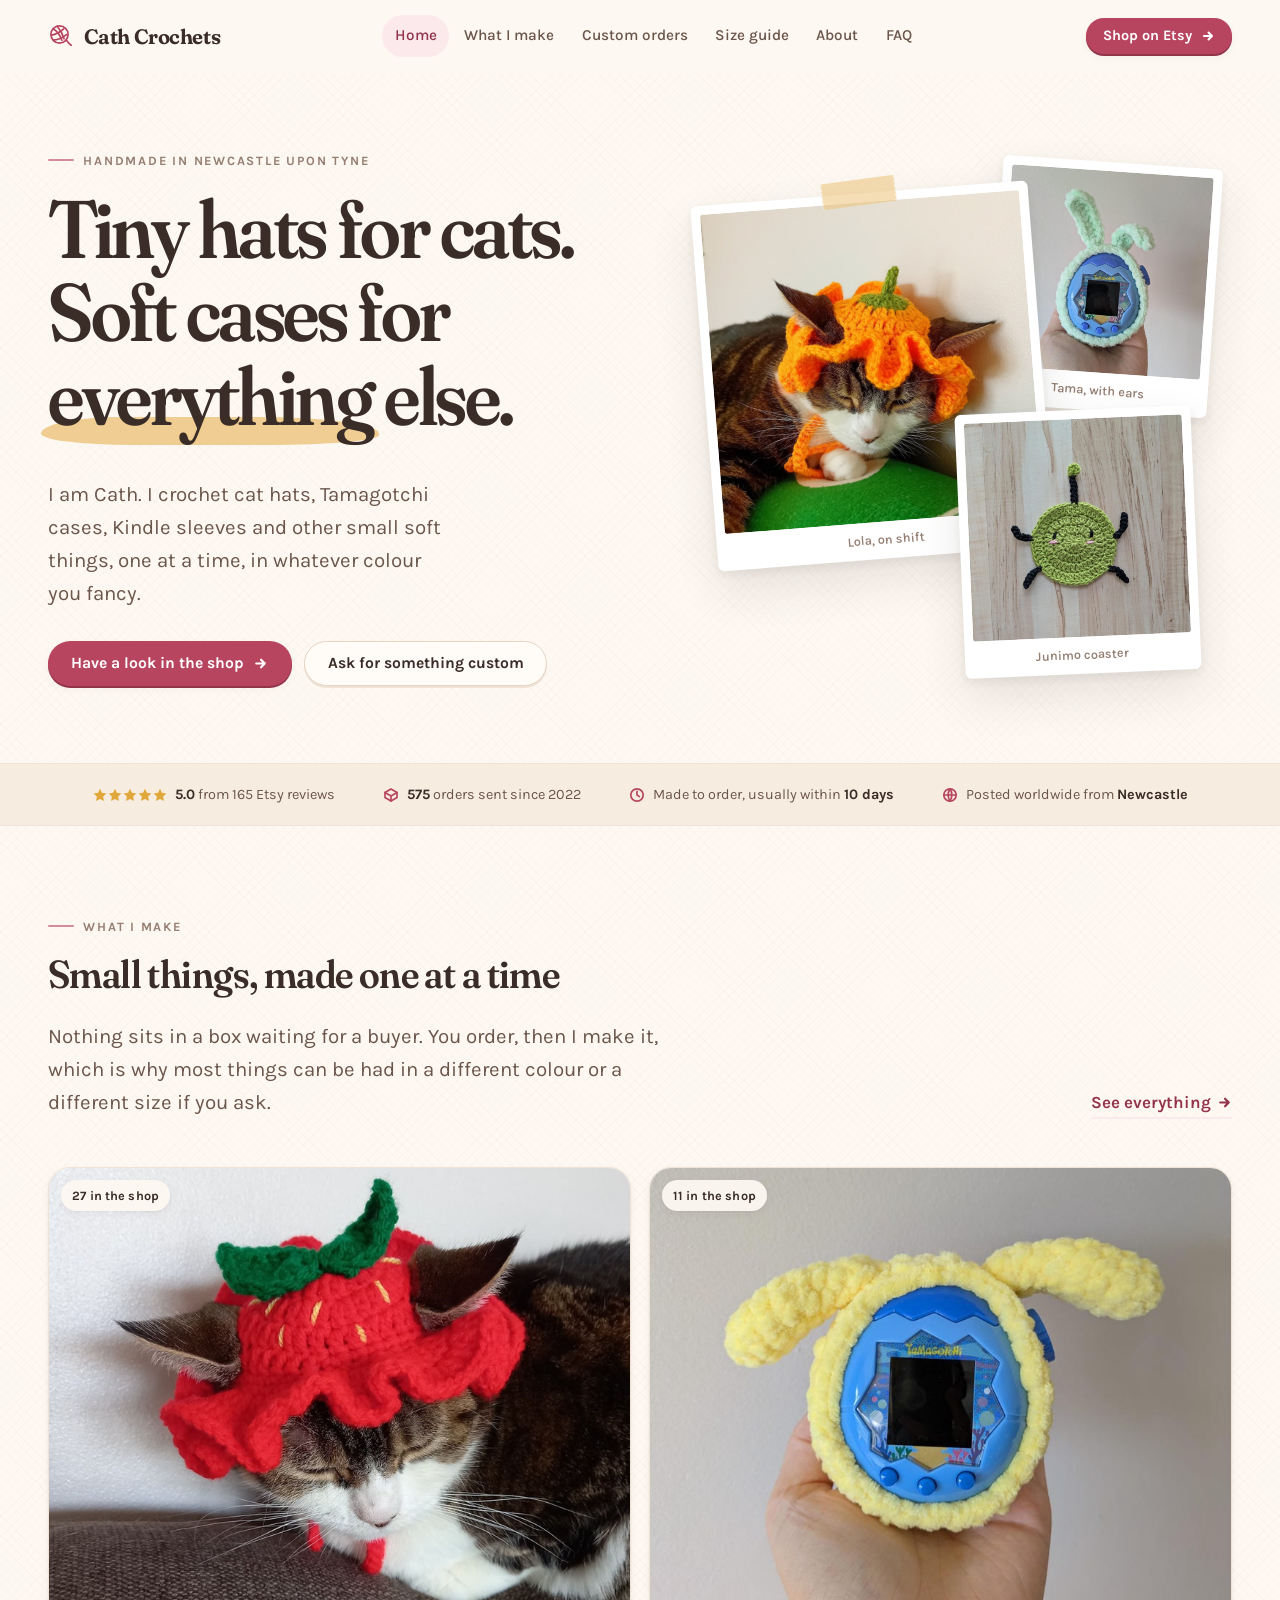
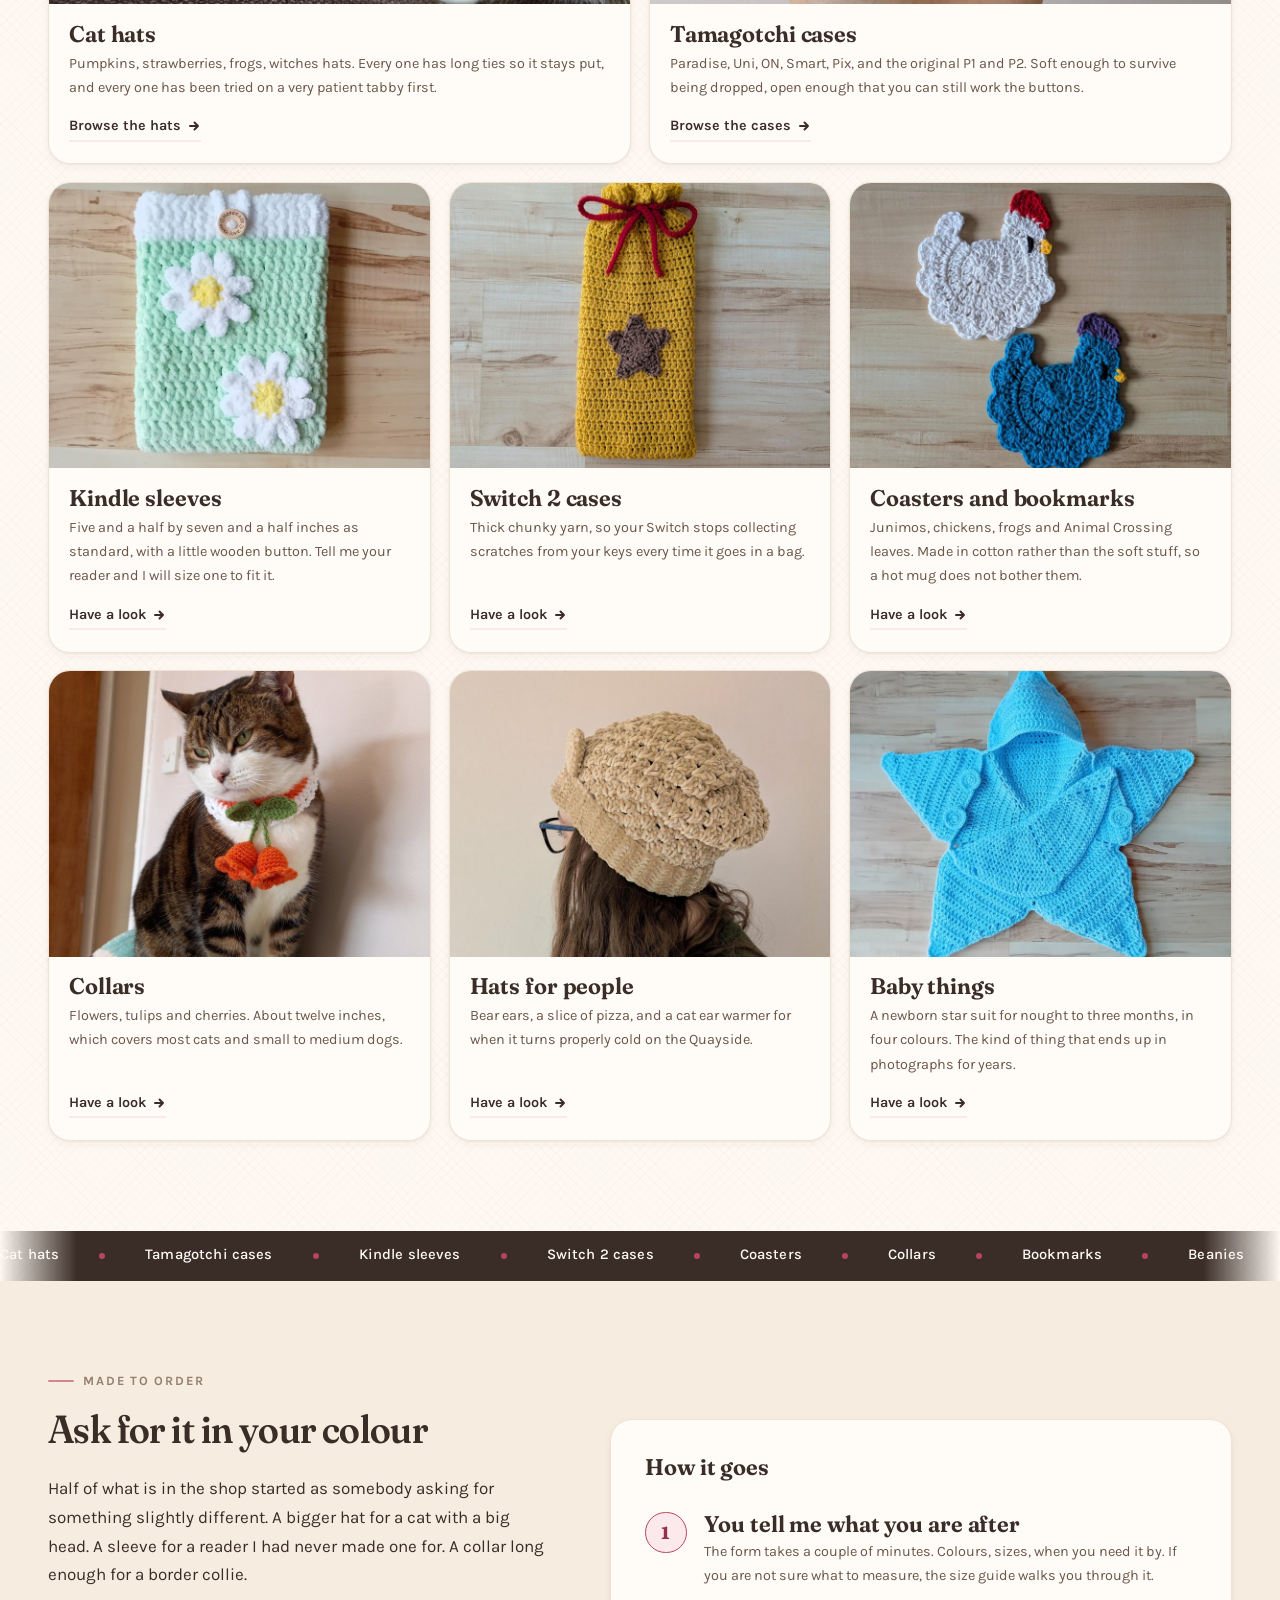
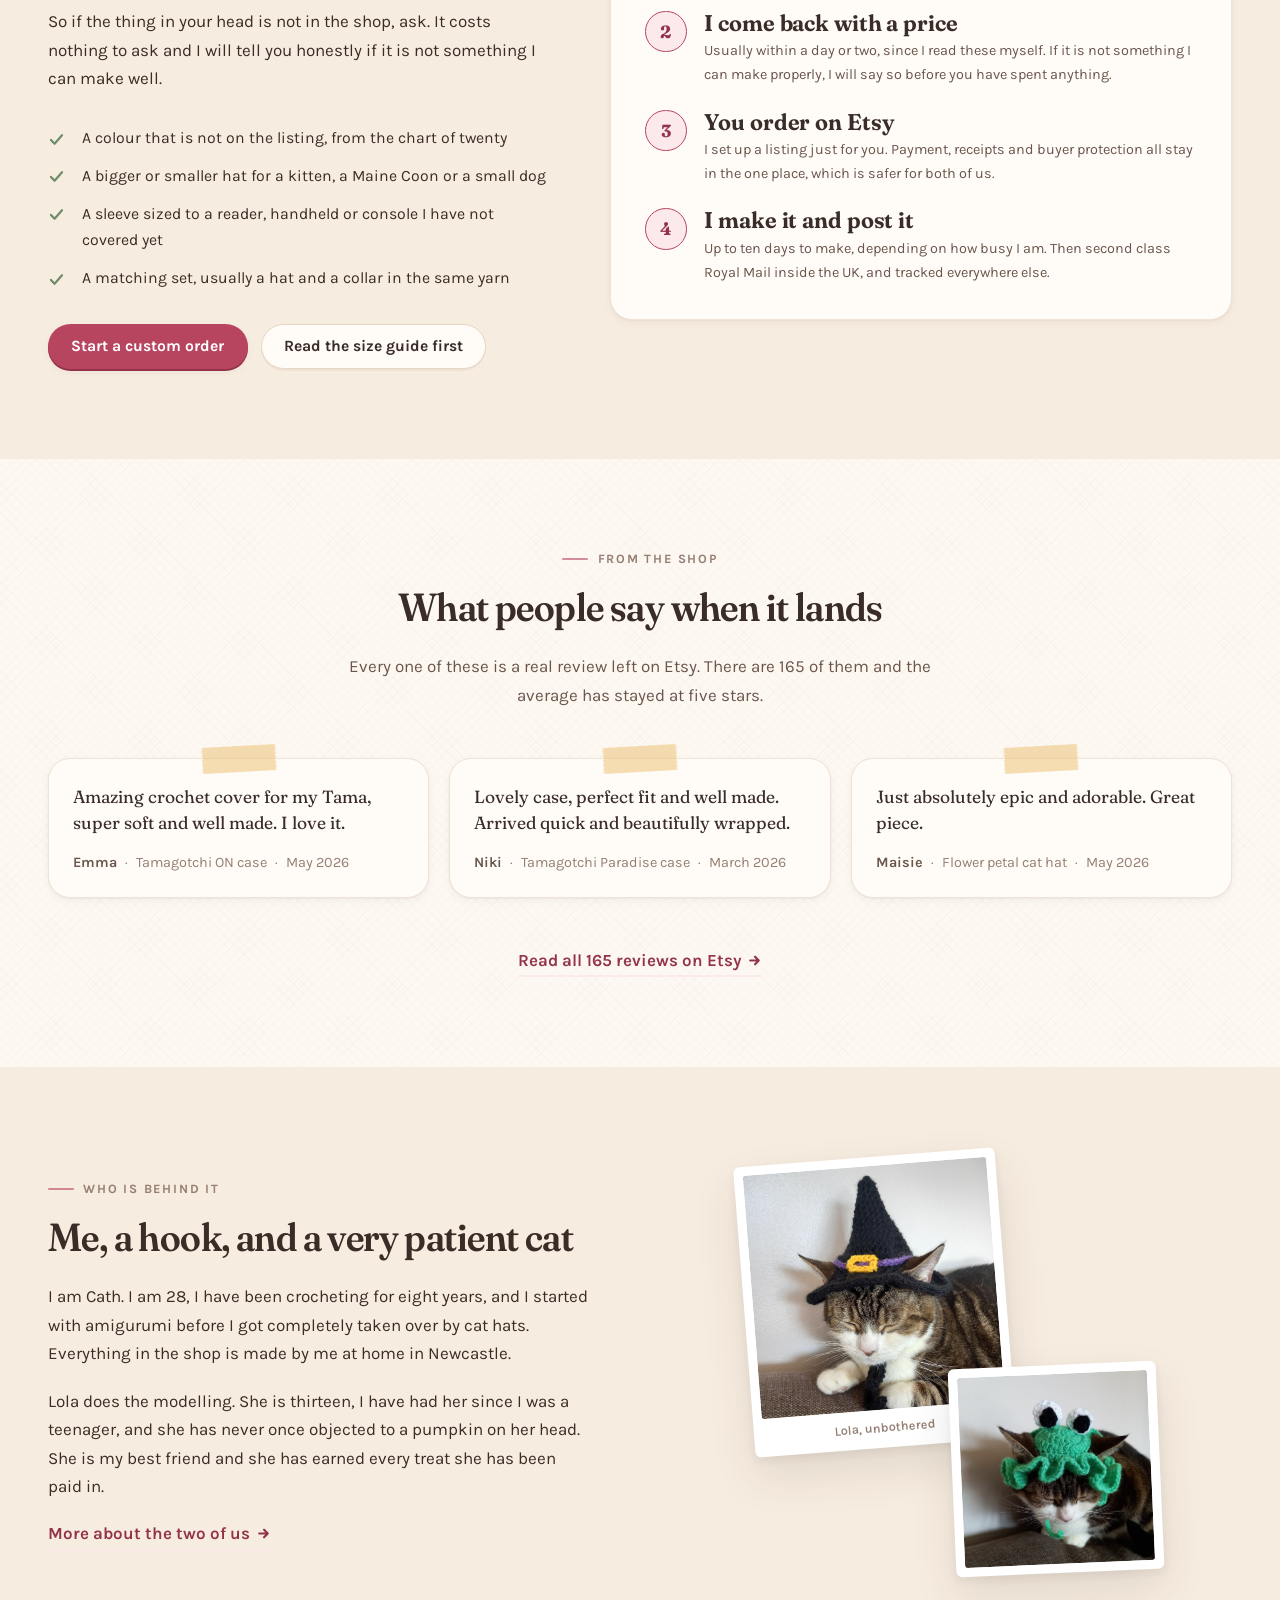
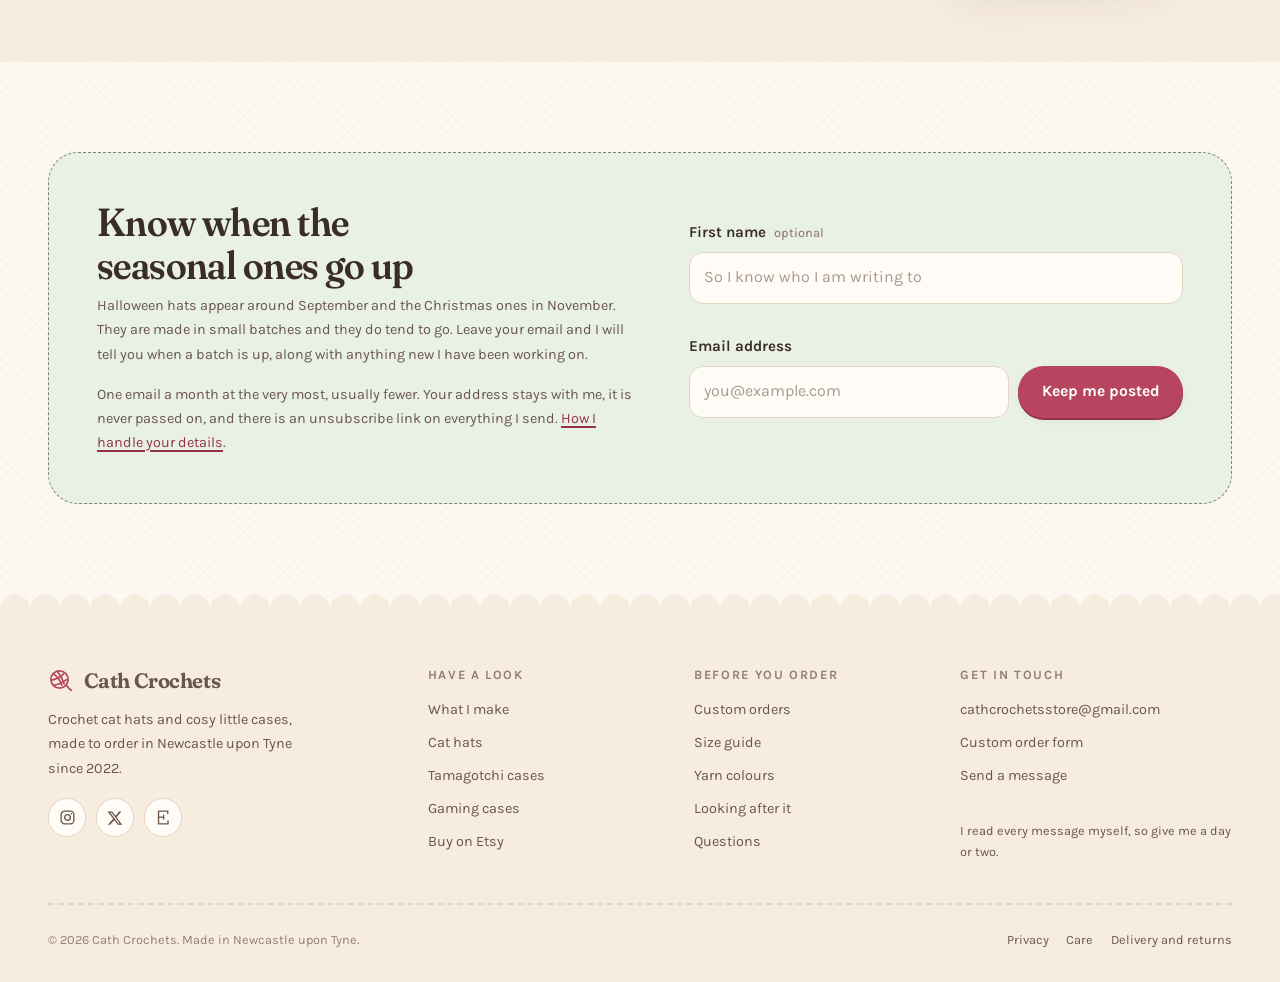
==== commit 0cd767b1: "Point canonical URLs at the address the site actually serves from Canonical tags, Open Graph URLs an" ====
--- a/index.html
+++ b/index.html
@@ -5,15 +5,15 @@
 <meta name="viewport" content="width=device-width, initial-scale=1">
 <title>Cath Crochets | Handmade crochet cat hats and cosy cases, Newcastle</title>
 <meta name="description" content="Crochet cat hats, Tamagotchi cases, Kindle sleeves and coasters, handmade to order in Newcastle upon Tyne. Custom colours and sizes welcome. 5.0 stars from 165 Etsy reviews.">
-<link rel="canonical" href="https://cathcrochets.co.uk/">
+<link rel="canonical" href="https://cathcrochets.github.io/Website/">
 
 <meta property="og:type" content="website">
 <meta property="og:site_name" content="Cath Crochets">
 <meta property="og:title" content="Cath Crochets | Handmade crochet cat hats and cosy cases">
 <meta property="og:description" content="Crochet cat hats, Tamagotchi cases, Kindle sleeves and coasters, handmade to order in Newcastle upon Tyne.">
-<meta property="og:image" content="https://cathcrochets.co.uk/assets/img/products/pumpkin-cat-hat.jpg">
+<meta property="og:image" content="https://cathcrochets.github.io/Website/assets/img/products/pumpkin-cat-hat.jpg">
 <meta property="og:image:alt" content="A tabby cat wearing a small orange crochet pumpkin hat">
-<meta property="og:url" content="https://cathcrochets.co.uk/">
+<meta property="og:url" content="https://cathcrochets.github.io/Website/">
 <meta name="twitter:card" content="summary_large_image">
 <meta name="twitter:site" content="@CathCrochets">
 <meta name="theme-color" content="#fdf8f2">
@@ -29,10 +29,10 @@
 {
   "@context": "https://schema.org",
   "@type": "Store",
-  "@id": "https://cathcrochets.co.uk/#shop",
+  "@id": "https://cathcrochets.github.io/Website/#shop",
   "name": "Cath Crochets",
   "description": "Handmade crochet cat hats, Tamagotchi cases, Kindle sleeves, coasters and collars, made to order in Newcastle upon Tyne.",
-  "url": "https://cathcrochets.co.uk/",
+  "url": "https://cathcrochets.github.io/Website/",
   "email": "cathcrochetsstore@gmail.com",
   "foundingDate": "2022",
   "address": {
